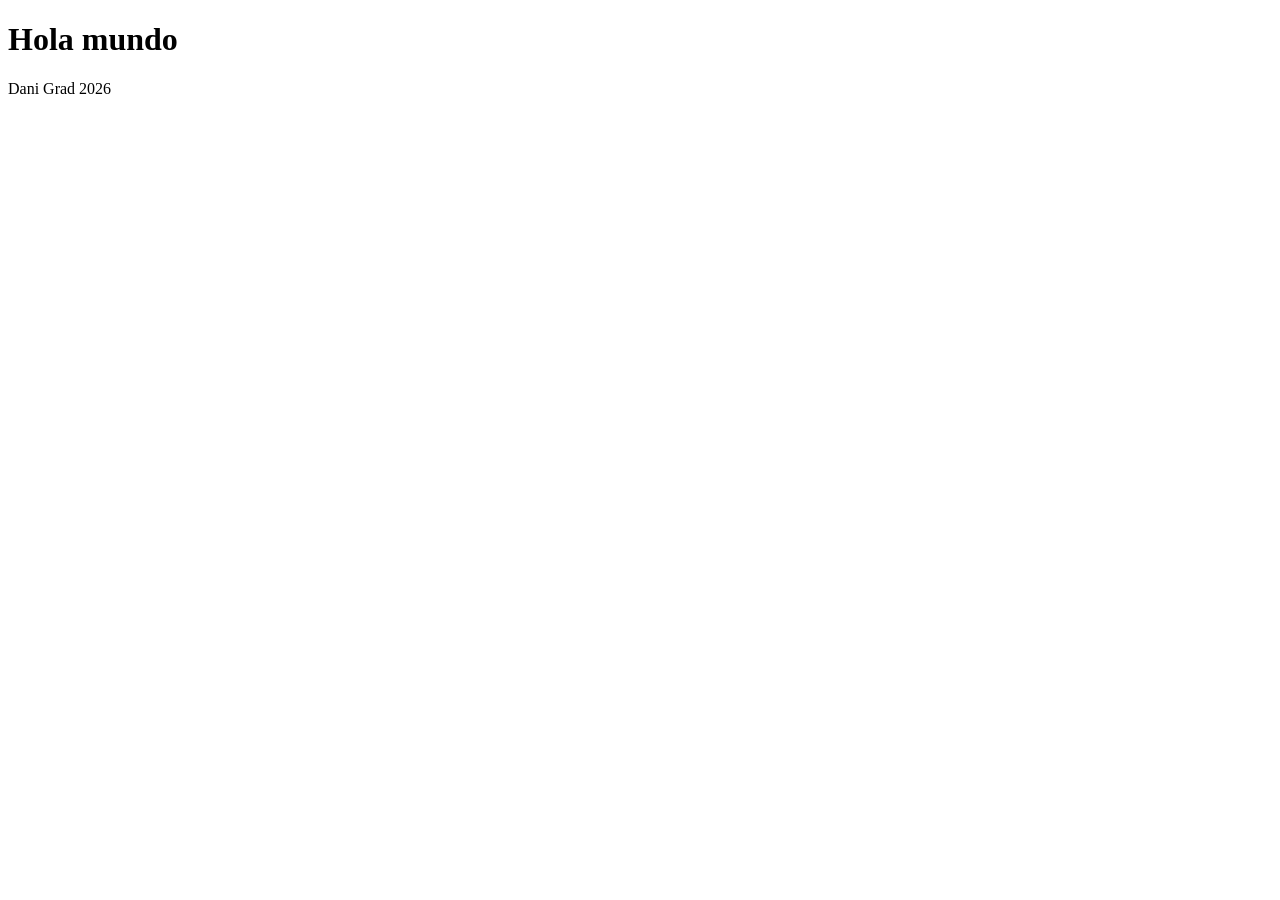
==== index.html @ d1e09cbf "Create index.html" ====
<!DOCTYPE html>
<html lang="es">
<head>
    <meta charset="UTF-8">
    <meta name="viewport" content="width=device-width, initial-scale=1.0">
    <title>Dani Grad 2026</title>
</head>
<body>
    <h1>Hola mundo</h1>
    <p>Dani Grad 2026</p>
</body>
</html>
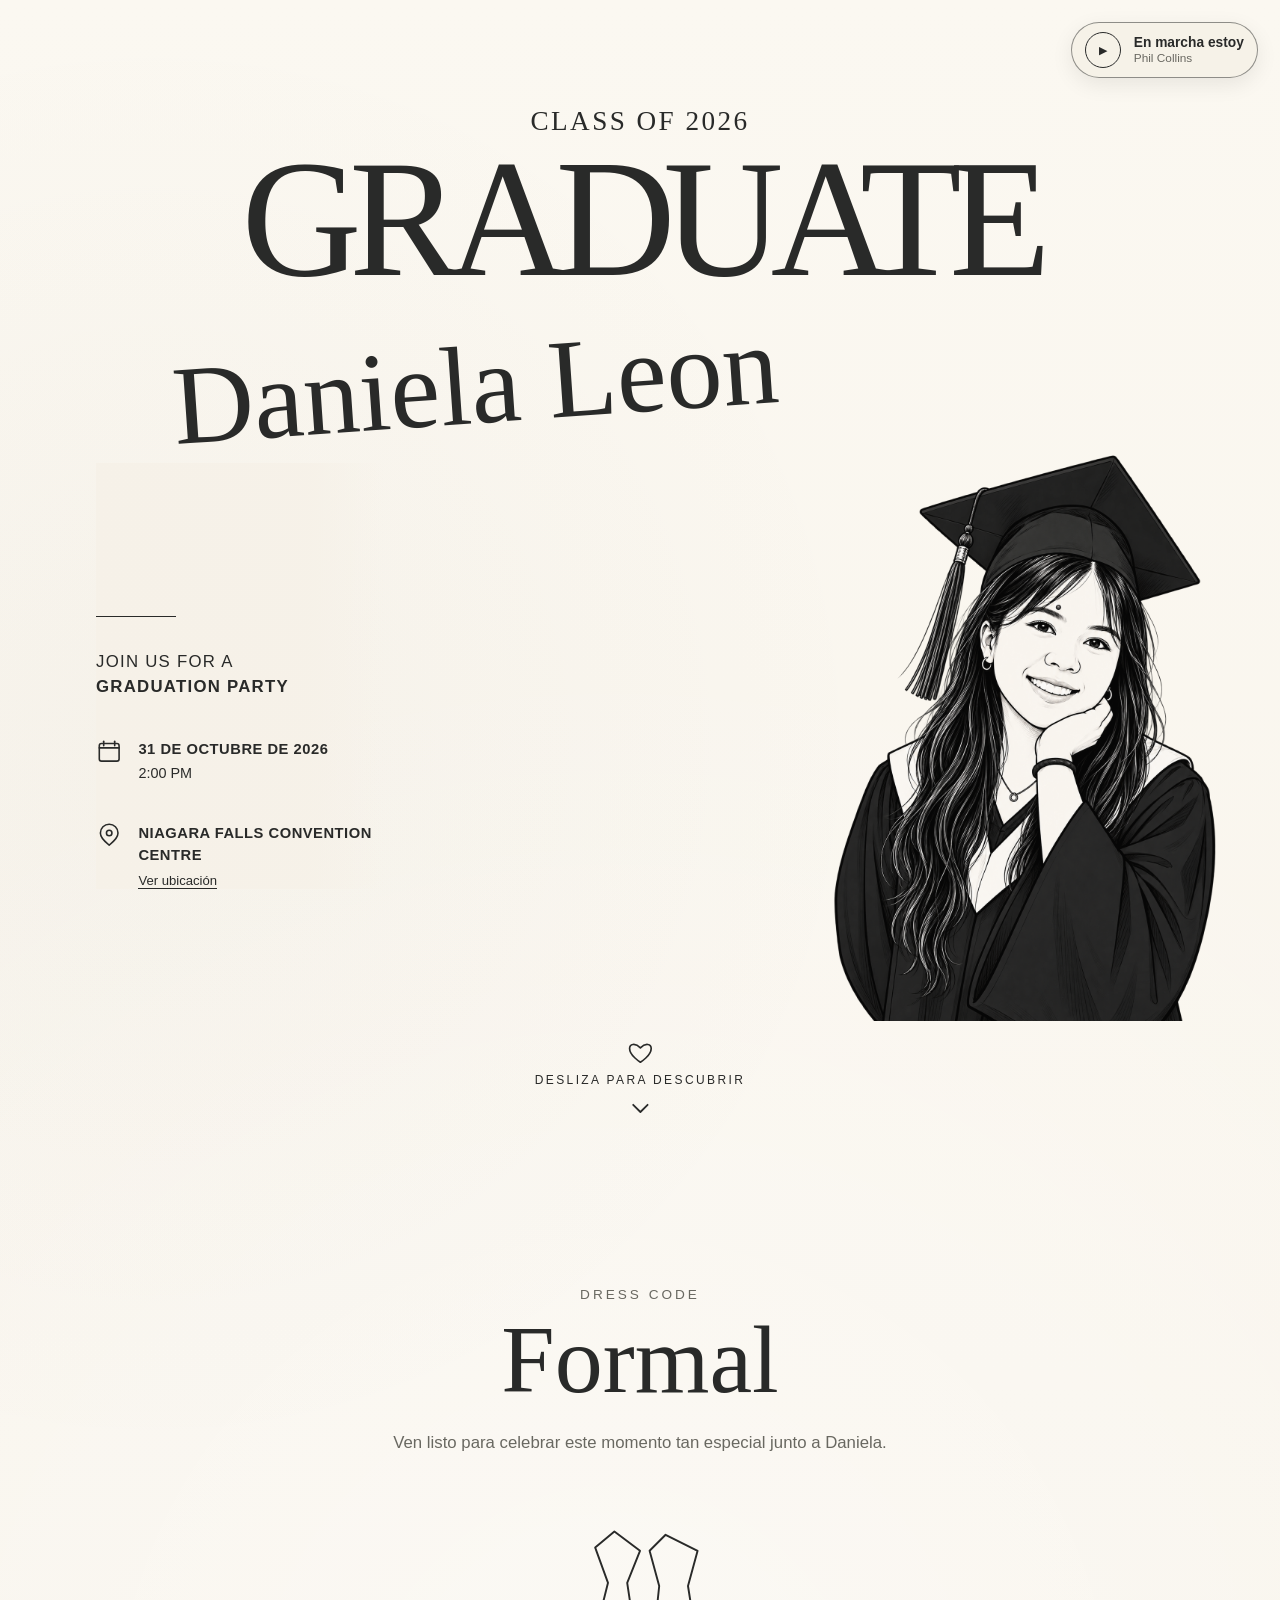
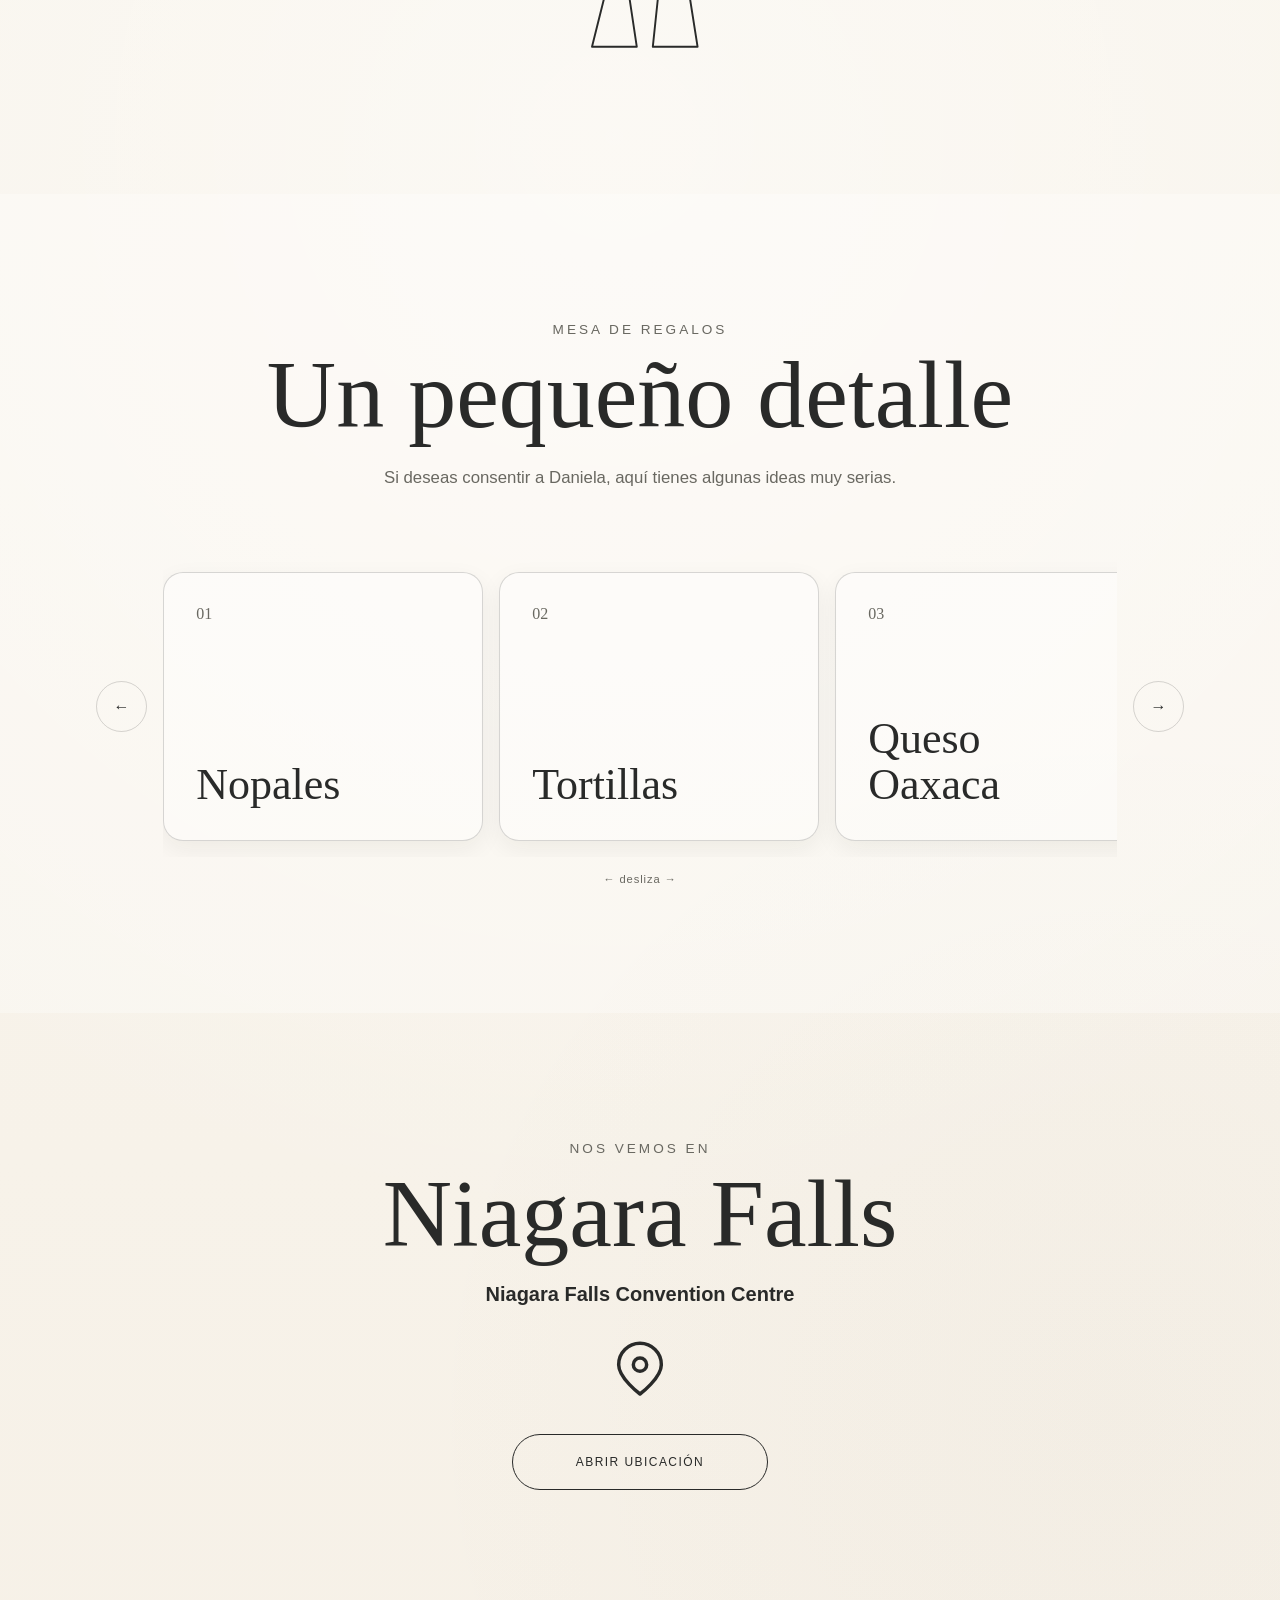
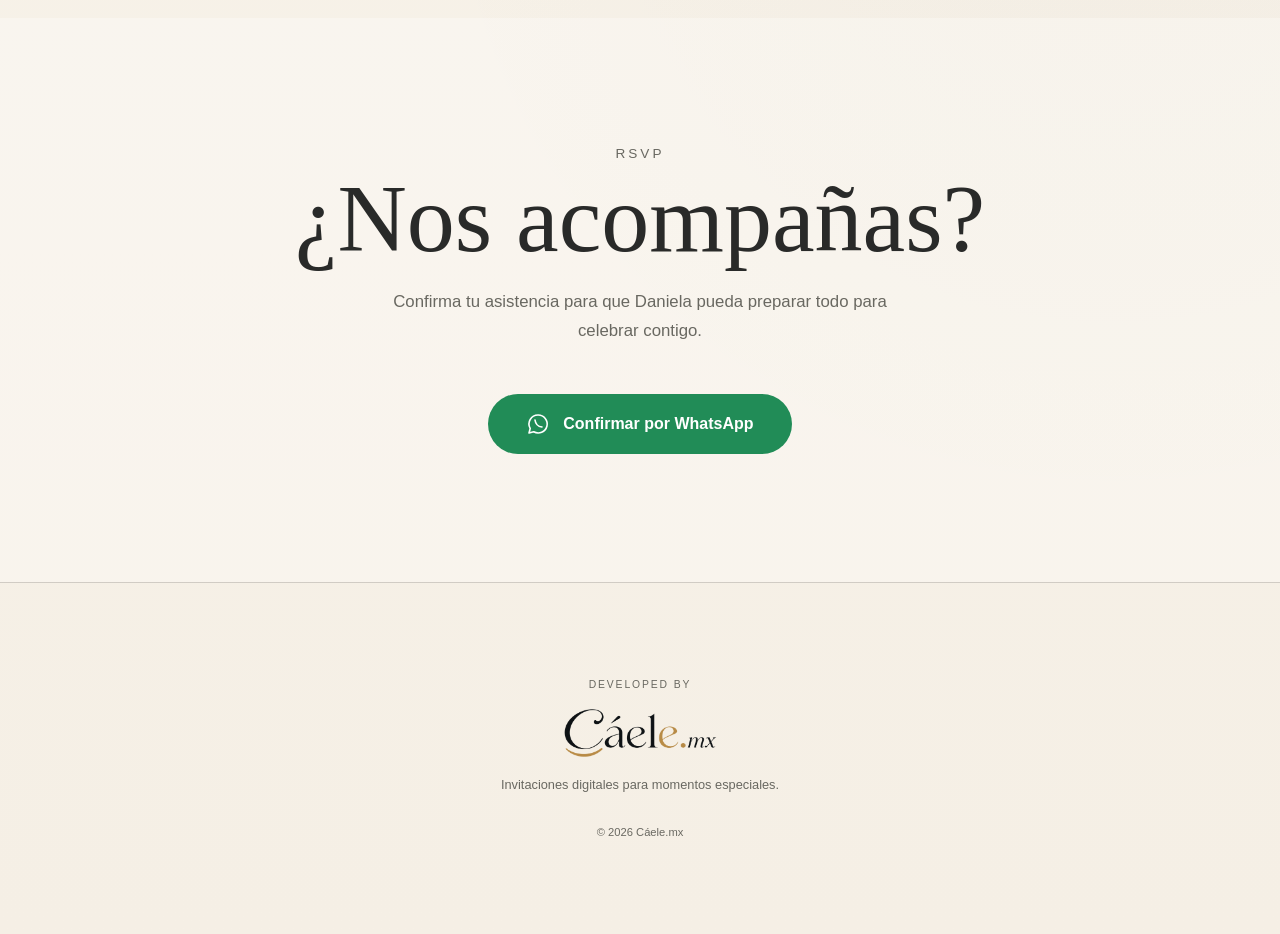
==== commit c3854ee4: "angel.hernandez/set template" ====
--- a/index.html
+++ b/index.html
@@ -1,12 +1,542 @@
-<!DOCTYPE html>
-<html lang="es">
+<!doctype html>
+<html lang="es-MX">
+
 <head>
     <meta charset="UTF-8">
-    <meta name="viewport" content="width=device-width, initial-scale=1.0">
-    <title>Dani Grad 2026</title>
+
+    <meta name="viewport" content="width=device-width, initial-scale=1">
+
+    <title>Graduación Daniela Leon | Class of 2026</title>
+
+    <meta name="description"
+        content="Acompaña a Daniela Leon a celebrar su graduación el 31 de octubre de 2026 en Niagara Falls Convention Centre.">
+
+    <meta name="theme-color" content="#f4efe5">
+
+    <meta name="author" content="Cáele.mx">
+
+    <meta name="robots" content="noindex, nofollow">
+
+    <link rel="icon" type="image/svg+xml" href="./assets/favicon.svg">
+
+    <link rel="stylesheet" href="./css/styles.css">
+
+    <script type="module" src="./js/main.js"></script>
 </head>
+
+
 <body>
-    <h1>Hola mundo</h1>
-    <p>Dani Grad 2026</p>
+
+    <div class="invitation">
+
+
+        <!-- =====================================================
+         MUSIC PLAYER
+    ====================================================== -->
+
+        <audio id="background-music" loop preload="auto">
+            <source src="./assets/audio/en-marcha-estoy.mp3" type="audio/mpeg">
+        </audio>
+
+
+        <button id="music-toggle" class="music-player" type="button" aria-label="Reproducir música"
+            aria-pressed="false">
+
+            <span class="music-player__icon" aria-hidden="true">
+                ▶
+            </span>
+
+            <span class="music-player__content">
+
+                <span class="music-player__title">
+                    En marcha estoy
+                </span>
+
+                <span class="music-player__artist">
+                    Phil Collins
+                </span>
+
+            </span>
+
+        </button>
+
+
+
+        <!-- =====================================================
+         HERO / COVER
+    ====================================================== -->
+
+        <header class="cover">
+
+            <div class="cover__inner">
+
+
+                <!-- CLASS -->
+
+                <p class="cover__eyebrow">
+                    Class of 2026
+                </p>
+
+
+                <!-- GRADUATE -->
+
+                <h1 class="cover__headline">
+                    Graduate
+                </h1>
+
+
+                <!-- NAME -->
+
+                <div class="cover__name">
+                    Daniela Leon
+                </div>
+
+
+                <!-- CONTENT -->
+
+                <div class="cover__composition">
+
+
+                    <!-- EVENT INFORMATION -->
+
+                    <div class="cover__details">
+
+
+                        <div class="cover__intro">
+
+                            <span class="decorative-line" aria-hidden="true"></span>
+
+                            <p>
+                                Join us for a
+                                <strong>
+                                    graduation party
+                                </strong>
+                            </p>
+
+                        </div>
+
+
+                        <div class="event-detail">
+
+                            <svg class="event-detail__icon" viewBox="0 0 24 24" fill="none" aria-hidden="true">
+                                <rect x="3" y="5" width="18" height="16" rx="2" />
+
+                                <path d="M7 3v4" />
+                                <path d="M17 3v4" />
+                                <path d="M3 9h18" />
+                            </svg>
+
+                            <div>
+
+                                <p class="event-detail__primary">
+                                    31 de octubre de 2026
+                                </p>
+
+                                <p class="event-detail__secondary">
+                                    2:00 PM
+                                </p>
+
+                            </div>
+
+                        </div>
+
+
+                        <div class="event-detail">
+
+                            <svg class="event-detail__icon" viewBox="0 0 24 24" fill="none" aria-hidden="true">
+                                <path d="
+                                    M20 10
+                                    c0 5-8 11-8 11
+                                    S4 15 4 10
+                                    a8 8 0 1 1 16 0z
+                                " />
+
+                                <circle cx="12" cy="10" r="2.5" />
+                            </svg>
+
+                            <div>
+
+                                <p class="event-detail__primary">
+                                    Niagara Falls Convention Centre
+                                </p>
+
+                                <a class="event-detail__link" href="https://maps.app.goo.gl/X4abVVeZd3RWrRCF6?g_st=ac"
+                                    target="_blank" rel="noopener noreferrer">
+                                    Ver ubicación
+                                </a>
+
+                            </div>
+
+                        </div>
+
+                    </div>
+
+
+                    <!-- DANIELA -->
+
+                    <div class="cover__portrait">
+
+                        <img src="./assets/images/daniela-sketch.png"
+                            alt="Ilustración de Daniela Leon con toga y birrete de graduación" width="1024"
+                            height="1536" fetchpriority="high" decoding="async">
+
+                    </div>
+
+                </div>
+
+
+                <!-- SCROLL CTA -->
+
+                <a class="scroll-hint" href="#details" aria-label="Descubrir más detalles de la invitación">
+
+                    <svg class="scroll-hint__heart" viewBox="0 0 24 24" fill="none" aria-hidden="true">
+                        <path d="
+                            M12 21
+                            S3 15.5 3 9.5
+                            C3 6 7.5 4.5 12 9
+                            C16.5 4.5 21 6 21 9.5
+                            C21 15.5 12 21 12 21z
+                        " />
+                    </svg>
+
+                    <span>
+                        Desliza para descubrir
+                    </span>
+
+                    <svg class="scroll-hint__arrow" viewBox="0 0 24 24" fill="none" aria-hidden="true">
+                        <path d="M6 9l6 6 6-6" />
+                    </svg>
+
+                </a>
+
+            </div>
+
+        </header>
+
+
+
+        <!-- =====================================================
+         DETAILS
+    ====================================================== -->
+
+        <main id="details">
+
+
+            <!-- =================================================
+             DRESS CODE
+        ================================================== -->
+
+            <section class="section section--dress">
+
+                <div class="section-container">
+
+                    <p class="section__eyebrow">
+                        Dress code
+                    </p>
+
+                    <h2 class="section__title">
+                        Formal
+                    </h2>
+
+                    <p class="section__copy">
+                        Ven listo para celebrar este momento
+                        tan especial junto a Daniela.
+                    </p>
+
+                    <div class="dress-illustration" aria-hidden="true">
+
+                        <svg viewBox="0 0 120 100" fill="none">
+
+                            <path d="
+                                M44 16
+                                L32 26
+                                L40 48
+                                L30 88
+                                H58
+                                L52 48
+                                L60 28
+                                Z
+                            " />
+
+                            <path d="
+                                M76 18
+                                L66 28
+                                L72 50
+                                L68 88
+                                H96
+                                L90 50
+                                L96 28
+                                Z
+                            " />
+
+                        </svg>
+
+                    </div>
+
+                </div>
+
+            </section>
+
+
+
+            <!-- =================================================
+             GIFTS
+        ================================================== -->
+
+            <section class="section section--gifts">
+
+                <div class="section-container">
+
+                    <p class="section__eyebrow">
+                        Mesa de regalos
+                    </p>
+
+                    <h2 class="section__title">
+                        Un pequeño detalle
+                    </h2>
+
+                    <p class="section__copy">
+                        Si deseas consentir a Daniela,
+                        aquí tienes algunas ideas muy serias.
+                    </p>
+
+
+                    <div class="gift-carousel">
+
+
+                        <button class="carousel-button carousel-button--previous" type="button"
+                            aria-label="Ver regalo anterior" data-carousel-previous>
+                            ←
+                        </button>
+
+
+                        <div class="gift-track" data-gift-track tabindex="0" aria-label="Lista de ideas de regalos">
+
+
+                            <article class="gift-card">
+                                <span class="gift-card__number">01</span>
+                                <h3>Nopales</h3>
+                            </article>
+
+
+                            <article class="gift-card">
+                                <span class="gift-card__number">02</span>
+                                <h3>Tortillas</h3>
+                            </article>
+
+
+                            <article class="gift-card">
+                                <span class="gift-card__number">03</span>
+                                <h3>Queso Oaxaca</h3>
+                            </article>
+
+
+                            <article class="gift-card">
+                                <span class="gift-card__number">04</span>
+                                <h3>Longaniza</h3>
+                            </article>
+
+
+                            <article class="gift-card">
+                                <span class="gift-card__number">05</span>
+                                <h3>Un Gansito</h3>
+                            </article>
+
+
+                            <article class="gift-card">
+                                <span class="gift-card__number">06</span>
+                                <h3>Alegrías</h3>
+                            </article>
+
+
+                            <article class="gift-card">
+                                <span class="gift-card__number">07</span>
+                                <h3>Dinero</h3>
+                            </article>
+
+
+                            <article class="gift-card">
+                                <span class="gift-card__number">08</span>
+                                <h3>Una Kindle</h3>
+                            </article>
+
+
+                            <article class="gift-card">
+                                <span class="gift-card__number">09</span>
+                                <h3>
+                                    Unos Crocs pa' ir elegante
+                                    a la graduación
+                                </h3>
+                            </article>
+
+
+                            <article class="gift-card">
+                                <span class="gift-card__number">10</span>
+                                <h3>Más nopales</h3>
+                            </article>
+
+
+                            <article class="gift-card">
+                                <span class="gift-card__number">11</span>
+                                <h3>Más tortillas</h3>
+                            </article>
+
+                        </div>
+
+
+                        <button class="carousel-button carousel-button--next" type="button"
+                            aria-label="Ver siguiente regalo" data-carousel-next>
+                            →
+                        </button>
+
+                    </div>
+
+
+                    <p class="carousel-hint" aria-hidden="true">
+                        ← desliza →
+                    </p>
+
+                </div>
+
+            </section>
+
+
+
+            <!-- =================================================
+             LOCATION
+        ================================================== -->
+
+            <section class="section section--location">
+
+                <div class="section-container">
+
+                    <p class="section__eyebrow">
+                        Nos vemos en
+                    </p>
+
+                    <h2 class="section__title">
+                        Niagara Falls
+                    </h2>
+
+                    <p class="location__venue">
+                        Niagara Falls Convention Centre
+                    </p>
+
+
+                    <svg class="location__pin" viewBox="0 0 24 24" fill="none" aria-hidden="true">
+                        <path d="
+                            M20 10
+                            c0 5-8 11-8 11
+                            S4 15 4 10
+                            a8 8 0 1 1 16 0z
+                        " />
+
+                        <circle cx="12" cy="10" r="2.5" />
+                    </svg>
+
+
+                    <a class="outline-button" href="https://maps.app.goo.gl/X4abVVeZd3RWrRCF6?g_st=ac" target="_blank"
+                        rel="noopener noreferrer">
+                        Abrir ubicación
+                    </a>
+
+                </div>
+
+            </section>
+
+
+
+            <!-- =================================================
+             RSVP
+        ================================================== -->
+
+            <section class="section section--rsvp">
+
+                <div class="section-container">
+
+                    <p class="section__eyebrow">
+                        RSVP
+                    </p>
+
+                    <h2 class="section__title">
+                        ¿Nos acompañas?
+                    </h2>
+
+                    <p class="section__copy">
+                        Confirma tu asistencia para que Daniela
+                        pueda preparar todo para celebrar contigo.
+                    </p>
+
+
+                    <a id="rsvp-link" class="rsvp-button" href="#" target="_blank" rel="noopener noreferrer">
+
+                        <svg viewBox="0 0 24 24" fill="none" aria-hidden="true">
+                            <path d="
+                                M12 3
+                                a9 9 0 0 0-7.8 13.5
+                                L3 21
+                                l4.7-1.2
+                                A9 9 0 1 0 12 3z
+                            " />
+
+                            <path d="M9 8c.5 4 3 6.5 7 7" />
+                        </svg>
+
+                        <span>
+                            Confirmar por WhatsApp
+                        </span>
+
+                    </a>
+
+                </div>
+
+            </section>
+
+        </main>
+
+
+
+        <!-- =====================================================
+         FOOTER
+    ====================================================== -->
+
+        <footer class="footer">
+
+            <div class="footer__inner">
+
+                <p class="footer__developed">
+                    Developed by
+                </p>
+
+
+                <a class="footer__brand" href="https://caele.mx" target="_blank" rel="noopener noreferrer"
+                    aria-label="Visitar Cáele.mx">
+
+                    <img src="./assets/branding/caele-logo.svg" alt="Cáele.mx">
+
+                </a>
+
+
+                <p class="footer__tagline">
+                    Invitaciones digitales
+                    para momentos especiales.
+                </p>
+
+
+                <p class="footer__copyright">
+                    ©
+                    <span data-current-year>
+                        2026
+                    </span>
+                    Cáele.mx
+                </p>
+
+            </div>
+
+        </footer>
+
+    </div>
+
 </body>
+
 </html>
--- a/css/styles.css
+++ b/css/styles.css
@@ -0,0 +1,1698 @@
+/* ==========================================================
+   DANIELA LEON · CLASS OF 2026
+   Invitation by Cáele.mx
+========================================================== */
+
+
+/* ==========================================================
+   1. DESIGN TOKENS
+========================================================== */
+
+:root {
+    color-scheme: light;
+
+    /* Color */
+    --color-paper: #f5efe5;
+    --color-paper-light: #fbf8f1;
+
+    --color-ink: #292a29;
+    --color-muted: #696861;
+
+    --color-line:
+        rgb(41 42 41 / 18%);
+
+    --color-surface:
+        rgb(255 255 255 / 42%);
+
+    --color-whatsapp: #218c57;
+
+    /* Typography */
+    --font-display:
+        "Bodoni 72",
+        Didot,
+        "Bodoni MT",
+        Baskerville,
+        Georgia,
+        serif;
+
+    --font-script:
+        "Snell Roundhand",
+        "Segoe Script",
+        "Brush Script MT",
+        cursive;
+
+    --font-body:
+        Inter,
+        -apple-system,
+        BlinkMacSystemFont,
+        "Segoe UI",
+        Roboto,
+        Helvetica,
+        Arial,
+        sans-serif;
+
+    /* Layout */
+    --content-width: 68rem;
+
+    --page-gutter:
+        clamp(
+            1.15rem,
+            4vw,
+            3rem
+        );
+
+    --section-space:
+        clamp(
+            4.5rem,
+            12vw,
+            8rem
+        );
+
+    /* Decoration */
+    --radius-sm: 0.8rem;
+    --radius-md: 1.25rem;
+
+    /* Motion */
+    --transition-fast:
+        180ms ease;
+}
+
+
+/* ==========================================================
+   2. RESET / BASE
+========================================================== */
+
+*,
+*::before,
+*::after {
+    box-sizing: border-box;
+}
+
+html {
+    scroll-behavior: smooth;
+}
+
+body {
+    margin: 0;
+
+    min-block-size: 100dvh;
+
+    overflow-x: hidden;
+
+    color:
+        var(--color-ink);
+
+    background:
+        var(--color-paper);
+
+    font-family:
+        var(--font-body);
+
+    -webkit-font-smoothing:
+        antialiased;
+
+    text-rendering:
+        optimizeLegibility;
+}
+
+img,
+svg {
+    display: block;
+}
+
+img {
+    max-inline-size: 100%;
+    block-size: auto;
+}
+
+a {
+    color: inherit;
+    text-decoration: none;
+}
+
+button,
+input,
+textarea,
+select {
+    font: inherit;
+}
+
+button {
+    color: inherit;
+}
+
+button,
+a {
+    -webkit-tap-highlight-color:
+        transparent;
+}
+
+h1,
+h2,
+h3,
+p {
+    margin-block-start: 0;
+}
+
+
+/* ==========================================================
+   3. ACCESSIBILITY
+========================================================== */
+
+:focus-visible {
+    outline:
+        0.16rem solid
+        var(--color-ink);
+
+    outline-offset:
+        0.25rem;
+}
+
+
+/* ==========================================================
+   4. PAPER BACKGROUND
+========================================================== */
+
+.invitation {
+    min-block-size: 100dvh;
+
+    background:
+        radial-gradient(
+            circle at 12% 18%,
+            rgb(60 45 25 / 2.5%),
+            transparent 21%
+        ),
+        radial-gradient(
+            circle at 87% 73%,
+            rgb(60 45 25 / 2%),
+            transparent 23%
+        ),
+        radial-gradient(
+            circle at 48% 42%,
+            rgb(255 255 255 / 45%),
+            transparent 45%
+        ),
+        linear-gradient(
+            180deg,
+            var(--color-paper-light),
+            var(--color-paper)
+        );
+}
+
+
+/* ==========================================================
+   5. GLOBAL CONTAINER
+========================================================== */
+
+.section-container {
+    inline-size:
+        min(
+            calc(
+                100% -
+                (var(--page-gutter) * 2)
+            ),
+            var(--content-width)
+        );
+
+    margin-inline: auto;
+
+    text-align: center;
+}
+
+
+/* ==========================================================
+   6. MUSIC PLAYER
+========================================================== */
+
+.music-player {
+    position: fixed;
+
+    inset-block-start:
+        clamp(
+            0.85rem,
+            3vw,
+            1.4rem
+        );
+
+    inset-inline-end:
+        clamp(
+            0.85rem,
+            3vw,
+            1.4rem
+        );
+
+    z-index: 100;
+
+    display: flex;
+    align-items: center;
+
+    gap:
+        clamp(
+            0.55rem,
+            2vw,
+            0.8rem
+        );
+
+    max-inline-size:
+        min(
+            78vw,
+            17rem
+        );
+
+    padding:
+        0.55rem
+        0.8rem;
+
+    color:
+        var(--color-ink);
+
+    background:
+        rgb(246 241 232 / 92%);
+
+    border:
+        0.065rem solid
+        rgb(41 42 41 / 50%);
+
+    border-radius:
+        999rem;
+
+    box-shadow:
+        0 0.4rem 1.3rem
+        rgb(0 0 0 / 8%);
+
+    backdrop-filter:
+        blur(0.8rem);
+
+    -webkit-backdrop-filter:
+        blur(0.8rem);
+
+    cursor: pointer;
+
+    transition:
+        transform var(--transition-fast),
+        background-color var(--transition-fast);
+}
+
+.music-player:hover {
+    transform:
+        translateY(-0.1rem);
+}
+
+.music-player__icon {
+    display: grid;
+    place-items: center;
+
+    flex: 0 0 auto;
+
+    inline-size:
+        clamp(
+            1.8rem,
+            7vw,
+            2.25rem
+        );
+
+    aspect-ratio: 1;
+
+    border:
+        0.065rem solid
+        currentColor;
+
+    border-radius: 50%;
+
+    font-size: 0.7rem;
+}
+
+.music-player__content {
+    display: grid;
+
+    gap: 0.05rem;
+
+    min-inline-size: 0;
+
+    text-align: start;
+}
+
+.music-player__title {
+    overflow: hidden;
+
+    font-size:
+        clamp(
+            0.7rem,
+            2.8vw,
+            0.86rem
+        );
+
+    font-weight: 700;
+
+    white-space: nowrap;
+    text-overflow: ellipsis;
+}
+
+.music-player__artist {
+    color:
+        var(--color-muted);
+
+    font-size:
+        clamp(
+            0.62rem,
+            2.4vw,
+            0.74rem
+        );
+}
+
+
+/* ==========================================================
+   7. COVER
+========================================================== */
+
+.cover {
+    position: relative;
+
+    min-block-size: 100svh;
+
+    overflow: hidden;
+}
+
+.cover__inner {
+    inline-size:
+        min(
+            calc(
+                100% -
+                (var(--page-gutter) * 2)
+            ),
+            var(--content-width)
+        );
+
+    min-block-size: 100svh;
+
+    margin-inline: auto;
+
+    padding-block:
+        clamp(
+            5.25rem,
+            12svh,
+            7rem
+        )
+        clamp(
+            1.5rem,
+            4svh,
+            2.5rem
+        );
+
+    display: flex;
+    flex-direction: column;
+}
+
+
+/* ==========================================================
+   8. CLASS OF 2026
+========================================================== */
+
+.cover__eyebrow {
+    flex: 0 0 auto;
+
+    position: relative;
+
+    z-index: 10;
+
+    margin:
+        0
+        0
+        clamp(
+            0.55rem,
+            2vw,
+            1rem
+        );
+
+    text-align: center;
+    text-transform: uppercase;
+
+    letter-spacing: 0.09em;
+
+    font-family:
+        var(--font-display);
+
+    font-size:
+        clamp(
+            1rem,
+            3.8vw,
+            1.7rem
+        );
+
+    line-height: 1;
+}
+
+
+/* ==========================================================
+   9. GRADUATE
+========================================================== */
+
+.cover__headline {
+    flex: 0 0 auto;
+
+    position: relative;
+
+    z-index: 10;
+
+    inline-size: fit-content;
+    max-inline-size: 100%;
+
+    margin:
+        0
+        auto;
+
+    color:
+        var(--color-ink);
+
+    font-family:
+        var(--font-display);
+
+    font-size:
+        clamp(
+            3.3rem,
+            15.8vw,
+            10rem
+        );
+
+    font-weight: 400;
+
+    line-height: 0.82;
+
+    letter-spacing: -0.075em;
+
+    text-align: center;
+    text-transform: uppercase;
+
+    white-space: nowrap;
+}
+
+
+/* ==========================================================
+   10. DANIELA LEON
+========================================================== */
+
+.cover__name {
+    flex: 0 0 auto;
+
+    position: relative;
+
+    z-index: 12;
+
+    inline-size: fit-content;
+
+    margin-block-start:
+        clamp(
+            1.4rem,
+            5vw,
+            2.8rem
+        );
+
+    margin-inline-start:
+        clamp(
+            0rem,
+            2vw,
+            2rem
+        );
+
+    color:
+        var(--color-ink);
+
+    font-family:
+        var(--font-script);
+
+    font-size:
+        clamp(
+            3rem,
+            12.5vw,
+            7rem
+        );
+
+    font-weight: 400;
+
+    line-height: 0.95;
+
+    transform:
+        rotate(-4deg);
+}
+
+
+/* ==========================================================
+   11. MAIN COVER COMPOSITION
+
+   This is the important part.
+
+   Date/location live on the left.
+   Daniela lives on the right.
+
+   Both share one responsive composition area.
+========================================================== */
+
+.cover__composition {
+    position: relative;
+
+    flex: 1 1 auto;
+
+    min-block-size:
+        clamp(
+            28rem,
+            58svh,
+            43rem
+        );
+
+    margin-block-start:
+        clamp(
+            0.5rem,
+            2vw,
+            1.5rem
+        );
+}
+
+
+/* ==========================================================
+   12. PORTRAIT
+========================================================== */
+
+.cover__portrait {
+    position: absolute;
+
+    z-index: 2;
+
+    inset-block:
+        clamp(
+            -1rem,
+            -2vw,
+            0rem
+        )
+        0;
+
+    /*
+     * Key rule:
+     *
+     * Portrait begins on the right side instead of
+     * expanding across the whole cover.
+     */
+
+    inset-inline-start:
+        38%;
+
+    inset-inline-end:
+        clamp(
+            -4rem,
+            -9vw,
+            -1.5rem
+        );
+
+    display: flex;
+
+    align-items: flex-end;
+    justify-content: flex-end;
+
+    pointer-events: none;
+}
+
+.cover__portrait img {
+    inline-size: auto;
+
+    max-inline-size: 100%;
+    max-block-size: 100%;
+
+    block-size: auto;
+
+    object-fit: contain;
+
+    object-position:
+        bottom right;
+
+    filter:
+        contrast(0.97)
+        sepia(0.03);
+}
+
+
+/* ==========================================================
+   13. EVENT INFORMATION
+========================================================== */
+
+.cover__details {
+    position: relative;
+
+    z-index: 8;
+
+    inline-size:
+        min(
+            38%,
+            18rem
+        );
+
+    min-inline-size:
+        8.8rem;
+
+    display: grid;
+
+    align-content: center;
+
+    gap:
+        clamp(
+            1.25rem,
+            4vw,
+            2.4rem
+        );
+
+    padding-block-start:
+        clamp(
+            7rem,
+            16svh,
+            11rem
+        );
+
+    /*
+     * Very subtle paper fade.
+
+     * If a strand of hair visually approaches the text,
+     * the text remains readable without creating a card.
+     */
+
+    background:
+        linear-gradient(
+            to right,
+            rgb(246 241 232 / 98%) 0%,
+            rgb(246 241 232 / 90%) 74%,
+            transparent 100%
+        );
+}
+
+
+/* ==========================================================
+   14. JOIN US
+========================================================== */
+
+.cover__intro {
+    max-inline-size:
+        14rem;
+}
+
+.decorative-line {
+    display: block;
+
+    inline-size:
+        clamp(
+            3.6rem,
+            11vw,
+            5rem
+        );
+
+    block-size:
+        0.065rem;
+
+    margin-block-end:
+        clamp(
+            1.25rem,
+            4vw,
+            2rem
+        );
+
+    background:
+        var(--color-ink);
+}
+
+.cover__intro p {
+    margin: 0;
+
+    text-transform: uppercase;
+
+    letter-spacing: 0.075em;
+
+    font-size:
+        clamp(
+            0.72rem,
+            2.3vw,
+            1.05rem
+        );
+
+    line-height: 1.5;
+}
+
+.cover__intro strong {
+    display: block;
+}
+
+
+/* ==========================================================
+   15. DATE / LOCATION
+========================================================== */
+
+.event-detail {
+    display: grid;
+
+    grid-template-columns:
+        auto
+        minmax(0, 1fr);
+
+    align-items: start;
+
+    gap:
+        clamp(
+            0.55rem,
+            2vw,
+            1rem
+        );
+
+    text-align: start;
+}
+
+.event-detail__icon {
+    inline-size:
+        clamp(
+            1.2rem,
+            4vw,
+            1.65rem
+        );
+
+    flex: 0 0 auto;
+
+    stroke:
+        var(--color-ink);
+
+    stroke-width: 1.45;
+
+    stroke-linecap: round;
+    stroke-linejoin: round;
+}
+
+.event-detail p {
+    margin: 0;
+}
+
+.event-detail__primary {
+    font-size:
+        clamp(
+            0.65rem,
+            2vw,
+            0.92rem
+        );
+
+    font-weight: 700;
+
+    line-height: 1.5;
+
+    text-transform: uppercase;
+
+    letter-spacing: 0.035em;
+
+    overflow-wrap: anywhere;
+}
+
+.event-detail__secondary {
+    margin-block-start:
+        0.2rem !important;
+
+    font-size:
+        clamp(
+            0.68rem,
+            2vw,
+            0.9rem
+        );
+
+    line-height: 1.45;
+}
+
+.event-detail__link {
+    display: inline-block;
+
+    margin-block-start:
+        0.4rem;
+
+    border-block-end:
+        0.065rem solid
+        currentColor;
+
+    font-size:
+        clamp(
+            0.63rem,
+            1.8vw,
+            0.82rem
+        );
+}
+
+
+/* ==========================================================
+   16. SCROLL INDICATOR
+========================================================== */
+
+.scroll-hint {
+    flex: 0 0 auto;
+
+    display: grid;
+
+    place-items: center;
+
+    gap: 0.45rem;
+
+    margin-block-start:
+        clamp(
+            0.5rem,
+            2vw,
+            1rem
+        );
+
+    text-transform: uppercase;
+
+    letter-spacing: 0.2em;
+
+    text-align: center;
+
+    font-size:
+        clamp(
+            0.58rem,
+            1.8vw,
+            0.75rem
+        );
+}
+
+.scroll-hint__heart {
+    inline-size:
+        clamp(
+            1.4rem,
+            5vw,
+            1.8rem
+        );
+
+    stroke: currentColor;
+
+    stroke-width: 1.4;
+
+    stroke-linejoin: round;
+}
+
+.scroll-hint__arrow {
+    inline-size:
+        clamp(
+            1.4rem,
+            5vw,
+            1.8rem
+        );
+
+    stroke: currentColor;
+
+    stroke-width: 1.5;
+
+    stroke-linecap: round;
+    stroke-linejoin: round;
+
+    animation:
+        hint-bounce
+        1.8s
+        ease-in-out
+        infinite;
+}
+
+@keyframes hint-bounce {
+
+    0%,
+    100% {
+        transform:
+            translateY(0);
+    }
+
+    50% {
+        transform:
+            translateY(0.35rem);
+    }
+
+}
+
+
+/* ==========================================================
+   17. GENERIC SECTIONS
+========================================================== */
+
+.section {
+    position: relative;
+
+    padding-block:
+        var(--section-space);
+}
+
+.section:nth-child(even) {
+    background:
+        rgb(255 255 255 / 28%);
+}
+
+.section__eyebrow {
+    margin:
+        0
+        0
+        0.75rem;
+
+    color:
+        var(--color-muted);
+
+    text-transform: uppercase;
+
+    letter-spacing: 0.22em;
+
+    font-size:
+        clamp(
+            0.68rem,
+            2vw,
+            0.85rem
+        );
+}
+
+.section__title {
+    margin: 0;
+
+    font-family:
+        var(--font-display);
+
+    font-size:
+        clamp(
+            3rem,
+            10vw,
+            6rem
+        );
+
+    font-weight: 400;
+
+    line-height: 0.95;
+}
+
+.section__copy {
+    max-inline-size:
+        34rem;
+
+    margin:
+        1.5rem
+        auto
+        0;
+
+    color:
+        var(--color-muted);
+
+    font-size:
+        clamp(
+            0.9rem,
+            2.5vw,
+            1.05rem
+        );
+
+    line-height: 1.7;
+}
+
+
+/* ==========================================================
+   18. DRESS CODE
+========================================================== */
+
+.dress-illustration {
+    inline-size:
+        min(
+            100%,
+            12rem
+        );
+
+    margin:
+        3rem
+        auto
+        0;
+}
+
+.dress-illustration svg {
+    inline-size: 100%;
+
+    stroke:
+        var(--color-ink);
+
+    stroke-width: 1.2;
+
+    stroke-linecap: round;
+    stroke-linejoin: round;
+}
+
+
+/* ==========================================================
+   19. GIFT CAROUSEL
+========================================================== */
+
+.gift-carousel {
+    margin-block-start:
+        clamp(
+            2.5rem,
+            7vw,
+            4rem
+        );
+
+    display: grid;
+
+    grid-template-columns:
+        auto
+        minmax(0, 1fr)
+        auto;
+
+    align-items: center;
+
+    gap:
+        clamp(
+            0.5rem,
+            2vw,
+            1rem
+        );
+}
+
+.gift-track {
+    display: grid;
+
+    grid-auto-flow: column;
+
+    grid-auto-columns:
+        min(
+            78%,
+            18rem
+        );
+
+    gap: 1rem;
+
+    overflow-x: auto;
+
+    padding-block: 1rem;
+
+    overscroll-behavior-inline:
+        contain;
+
+    scroll-behavior: smooth;
+
+    scroll-snap-type:
+        inline mandatory;
+
+    scrollbar-width:
+        none;
+}
+
+.gift-track::-webkit-scrollbar {
+    display: none;
+}
+
+.gift-card {
+    scroll-snap-align: center;
+
+    min-block-size:
+        clamp(
+            12rem,
+            45vw,
+            16rem
+        );
+
+    padding:
+        clamp(
+            1.25rem,
+            5vw,
+            2rem
+        );
+
+    display: flex;
+
+    flex-direction: column;
+
+    justify-content:
+        space-between;
+
+    text-align: start;
+
+    background:
+        var(--color-surface);
+
+    border:
+        0.065rem solid
+        var(--color-line);
+
+    border-radius:
+        var(--radius-md);
+
+    box-shadow:
+        0 0.5rem 1.5rem
+        rgb(35 30 20 / 6%);
+}
+
+.gift-card__number {
+    color:
+        var(--color-muted);
+
+    font-family:
+        var(--font-display);
+
+    font-size: 1rem;
+}
+
+.gift-card h3 {
+    margin: 0;
+
+    font-family:
+        var(--font-display);
+
+    font-size:
+        clamp(
+            1.8rem,
+            7vw,
+            2.75rem
+        );
+
+    font-weight: 400;
+
+    line-height: 1.05;
+}
+
+.carousel-button {
+    display: grid;
+
+    place-items: center;
+
+    inline-size:
+        clamp(
+            2.6rem,
+            8vw,
+            3.2rem
+        );
+
+    aspect-ratio: 1;
+
+    color:
+        var(--color-ink);
+
+    background:
+        transparent;
+
+    border:
+        0.065rem solid
+        var(--color-line);
+
+    border-radius: 50%;
+
+    cursor: pointer;
+
+    transition:
+        transform var(--transition-fast),
+        color var(--transition-fast),
+        background-color var(--transition-fast);
+}
+
+.carousel-button:hover {
+    color:
+        var(--color-paper);
+
+    background:
+        var(--color-ink);
+
+    transform:
+        scale(1.04);
+}
+
+.carousel-hint {
+    margin:
+        1rem
+        0
+        0;
+
+    color:
+        var(--color-muted);
+
+    font-size: 0.7rem;
+
+    letter-spacing: 0.08em;
+}
+
+
+/* ==========================================================
+   20. LOCATION
+========================================================== */
+
+.location__venue {
+    margin:
+        1.5rem
+        auto
+        0;
+
+    font-size:
+        clamp(
+            1rem,
+            3vw,
+            1.25rem
+        );
+
+    font-weight: 600;
+}
+
+.location__pin {
+    inline-size:
+        clamp(
+            3rem,
+            10vw,
+            4rem
+        );
+
+    margin:
+        2rem
+        auto;
+
+    stroke: currentColor;
+
+    stroke-width: 1.3;
+
+    stroke-linecap: round;
+    stroke-linejoin: round;
+}
+
+.outline-button {
+    display: inline-flex;
+
+    align-items: center;
+    justify-content: center;
+
+    min-inline-size:
+        min(
+            100%,
+            16rem
+        );
+
+    min-block-size: 3.5rem;
+
+    padding-inline: 1.5rem;
+
+    border:
+        0.065rem solid
+        currentColor;
+
+    border-radius: 999rem;
+
+    text-transform: uppercase;
+
+    letter-spacing: 0.12em;
+
+    font-size: 0.75rem;
+
+    transition:
+        color var(--transition-fast),
+        background-color var(--transition-fast);
+}
+
+.outline-button:hover {
+    color:
+        var(--color-paper);
+
+    background:
+        var(--color-ink);
+}
+
+
+/* ==========================================================
+   21. RSVP
+========================================================== */
+
+.rsvp-button {
+    margin-block-start:
+        clamp(
+            2rem,
+            6vw,
+            3rem
+        );
+
+    display: inline-flex;
+
+    align-items: center;
+    justify-content: center;
+
+    gap: 0.8rem;
+
+    min-inline-size:
+        min(
+            100%,
+            19rem
+        );
+
+    min-block-size: 3.75rem;
+
+    padding-inline: 1.5rem;
+
+    color: #fff;
+
+    background:
+        var(--color-whatsapp);
+
+    border-radius: 999rem;
+
+    font-weight: 700;
+
+    transition:
+        transform var(--transition-fast),
+        box-shadow var(--transition-fast);
+}
+
+.rsvp-button:hover {
+    transform:
+        translateY(-0.15rem);
+
+    box-shadow:
+        0 0.7rem 1.7rem
+        rgb(31 143 85 / 22%);
+}
+
+.rsvp-button svg {
+    inline-size: 1.5rem;
+
+    stroke: currentColor;
+
+    stroke-width: 1.6;
+
+    stroke-linecap: round;
+    stroke-linejoin: round;
+}
+
+
+/* ==========================================================
+   22. FOOTER
+========================================================== */
+
+.footer {
+    padding-block:
+        clamp(
+            3.5rem,
+            10vw,
+            6rem
+        );
+
+    border-block-start:
+        0.065rem solid
+        var(--color-line);
+}
+
+.footer__inner {
+    inline-size:
+        min(
+            calc(
+                100% -
+                (var(--page-gutter) * 2)
+            ),
+            var(--content-width)
+        );
+
+    margin-inline: auto;
+
+    display: grid;
+
+    justify-items: center;
+
+    gap: 1rem;
+
+    text-align: center;
+}
+
+.footer__developed {
+    margin: 0;
+
+    color:
+        var(--color-muted);
+
+    text-transform: uppercase;
+
+    letter-spacing: 0.18em;
+
+    font-size: 0.65rem;
+}
+
+.footer__brand {
+    display: inline-flex;
+
+    inline-size:
+        clamp(
+            7rem,
+            25vw,
+            10rem
+        );
+
+    transition:
+        transform var(--transition-fast);
+}
+
+.footer__brand:hover {
+    transform:
+        scale(1.03);
+}
+
+.footer__brand img {
+    inline-size: 100%;
+}
+
+.footer__tagline {
+    max-inline-size: 20rem;
+
+    margin: 0;
+
+    color:
+        var(--color-muted);
+
+    font-size: 0.8rem;
+
+    line-height: 1.5;
+}
+
+.footer__copyright {
+    margin:
+        1rem
+        0
+        0;
+
+    color:
+        var(--color-muted);
+
+    font-size: 0.7rem;
+}
+
+
+/* ==========================================================
+   23. SMALL PHONES
+========================================================== */
+
+@media (max-width: 28rem) {
+
+    .cover__headline {
+        font-size:
+            clamp(
+                3.1rem,
+                15vw,
+                4.3rem
+            );
+    }
+
+    .cover__name {
+        font-size:
+            clamp(
+                2.8rem,
+                11.5vw,
+                4rem
+            );
+    }
+
+    .cover__composition {
+        min-block-size:
+            clamp(
+                28rem,
+                58svh,
+                34rem
+            );
+    }
+
+    .cover__details {
+        inline-size: 40%;
+
+        min-inline-size: 8rem;
+
+        padding-block-start:
+            clamp(
+                6rem,
+                14svh,
+                8rem
+            );
+    }
+
+    .cover__portrait {
+        inset-inline-start: 39%;
+
+        inset-inline-end: -11%;
+    }
+
+    .gift-carousel {
+        grid-template-columns: 1fr;
+    }
+
+    .carousel-button {
+        display: none;
+    }
+
+}
+
+
+/* ==========================================================
+   24. TABLET / DESKTOP
+========================================================== */
+
+@media (min-width: 52rem) {
+
+    .cover__headline {
+        font-size:
+            clamp(
+                7rem,
+                15vw,
+                12rem
+            );
+    }
+
+    .cover__name {
+        margin-inline-start: 5%;
+    }
+
+    .cover__composition {
+        min-block-size:
+            clamp(
+                34rem,
+                62svh,
+                46rem
+            );
+    }
+
+    .cover__details {
+        inline-size:
+            min(
+                31%,
+                18rem
+            );
+
+        padding-block-start:
+            clamp(
+                8rem,
+                17svh,
+                12rem
+            );
+    }
+
+    .cover__portrait {
+        inset-inline-start: 35%;
+
+        inset-inline-end:
+            clamp(
+                -2rem,
+                -3vw,
+                0rem
+            );
+    }
+
+    .gift-track {
+        grid-auto-columns:
+            min(
+                38%,
+                20rem
+            );
+    }
+
+}
+
+
+/* ==========================================================
+   25. LARGE DESKTOP
+========================================================== */
+
+@media (min-width: 75rem) {
+
+    .cover__headline {
+        font-size:
+            clamp(
+                9rem,
+                13vw,
+                13rem
+            );
+    }
+
+    .cover__name {
+        margin-inline-start: 7%;
+    }
+
+    .cover__portrait {
+        inset-inline-start: 38%;
+    }
+
+}
+
+
+/* ==========================================================
+   26. SHORT LANDSCAPE SCREENS
+========================================================== */
+
+@media
+    (min-width: 52rem)
+    and (max-height: 46rem) {
+
+    .cover__inner {
+        padding-block-start: 4.5rem;
+    }
+
+    .cover__headline {
+        font-size:
+            clamp(
+                5.5rem,
+                12vw,
+                8rem
+            );
+    }
+
+    .cover__name {
+        margin-block-start: 1rem;
+    }
+
+    .cover__composition {
+        min-block-size:
+            clamp(
+                24rem,
+                55svh,
+                32rem
+            );
+    }
+
+    .cover__details {
+        padding-block-start:
+            clamp(
+                4rem,
+                10svh,
+                6rem
+            );
+
+        gap: 1rem;
+    }
+
+}
+
+
+/* ==========================================================
+   27. REDUCED MOTION
+========================================================== */
+
+@media (prefers-reduced-motion: reduce) {
+
+    html {
+        scroll-behavior: auto;
+    }
+
+    *,
+    *::before,
+    *::after {
+        animation-duration:
+            0.01ms !important;
+
+        animation-iteration-count:
+            1 !important;
+
+        transition-duration:
+            0.01ms !important;
+
+        scroll-behavior:
+            auto !important;
+    }
+
+}
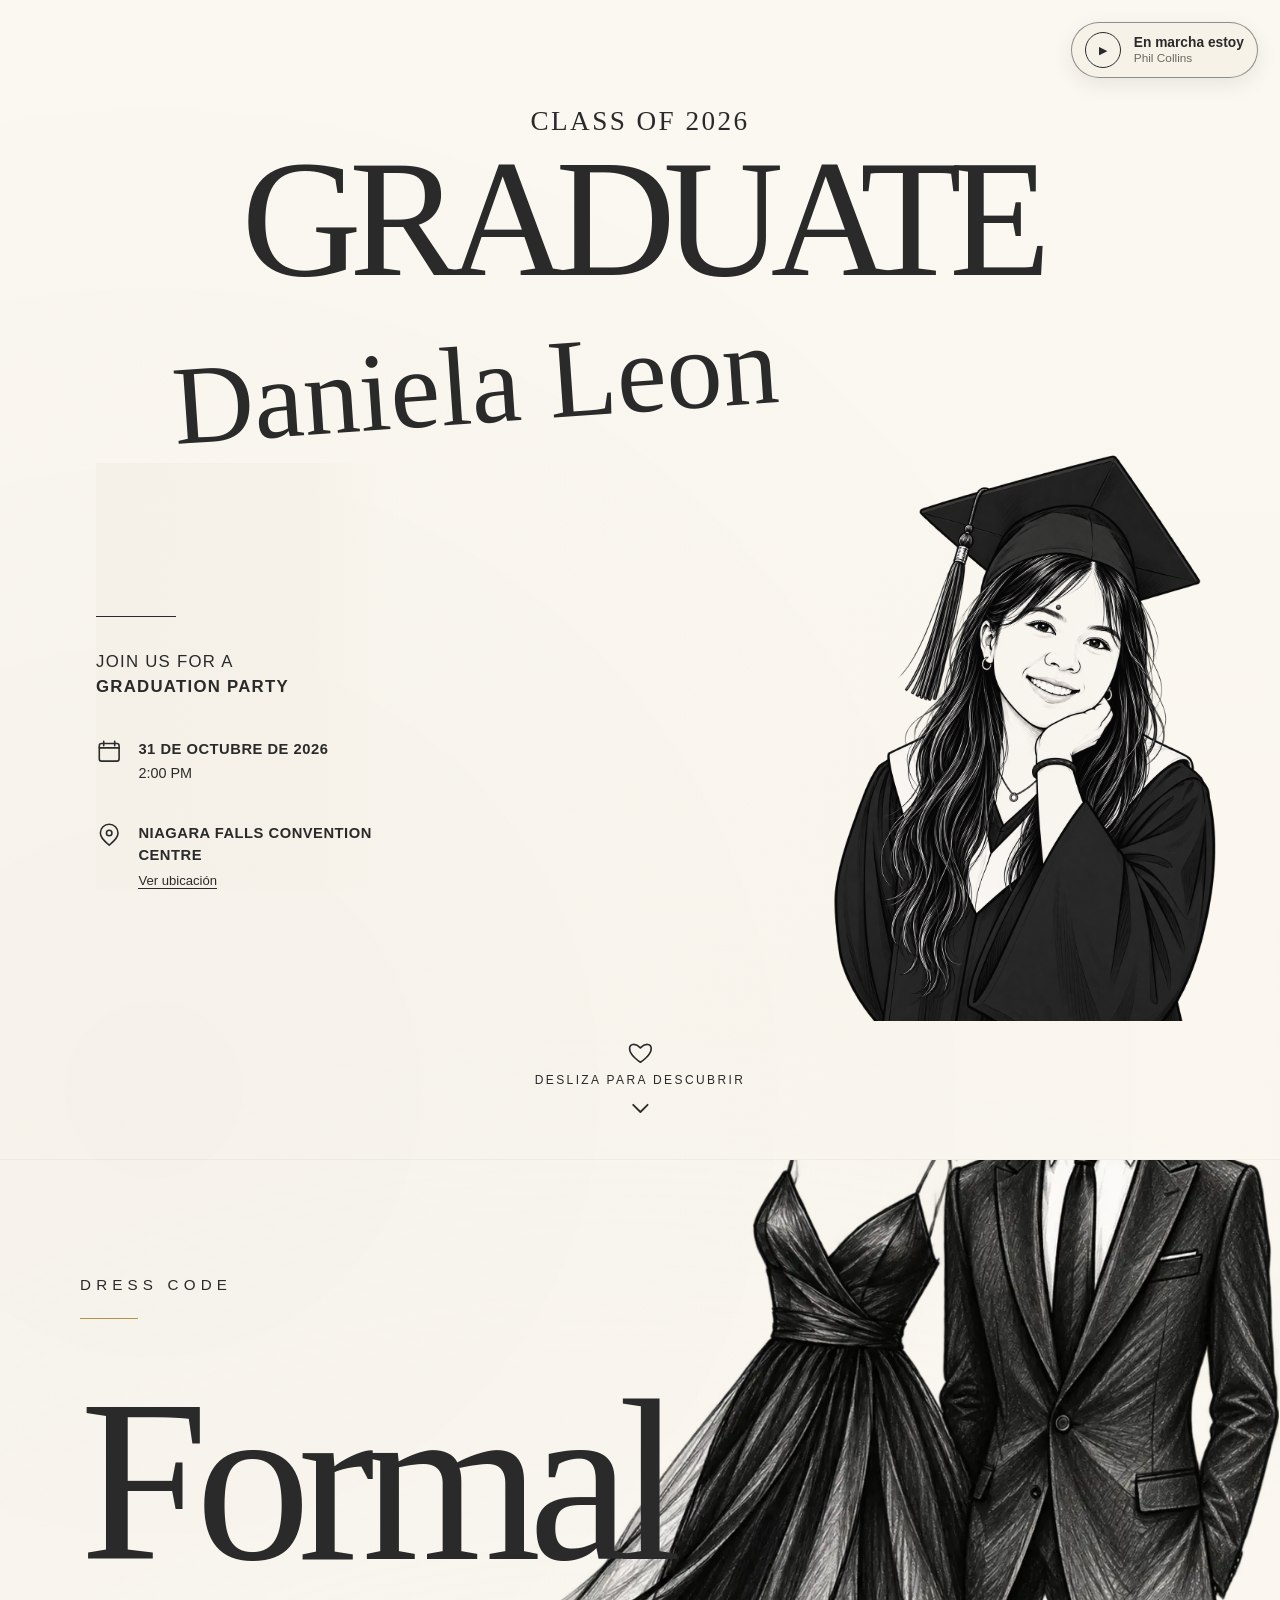
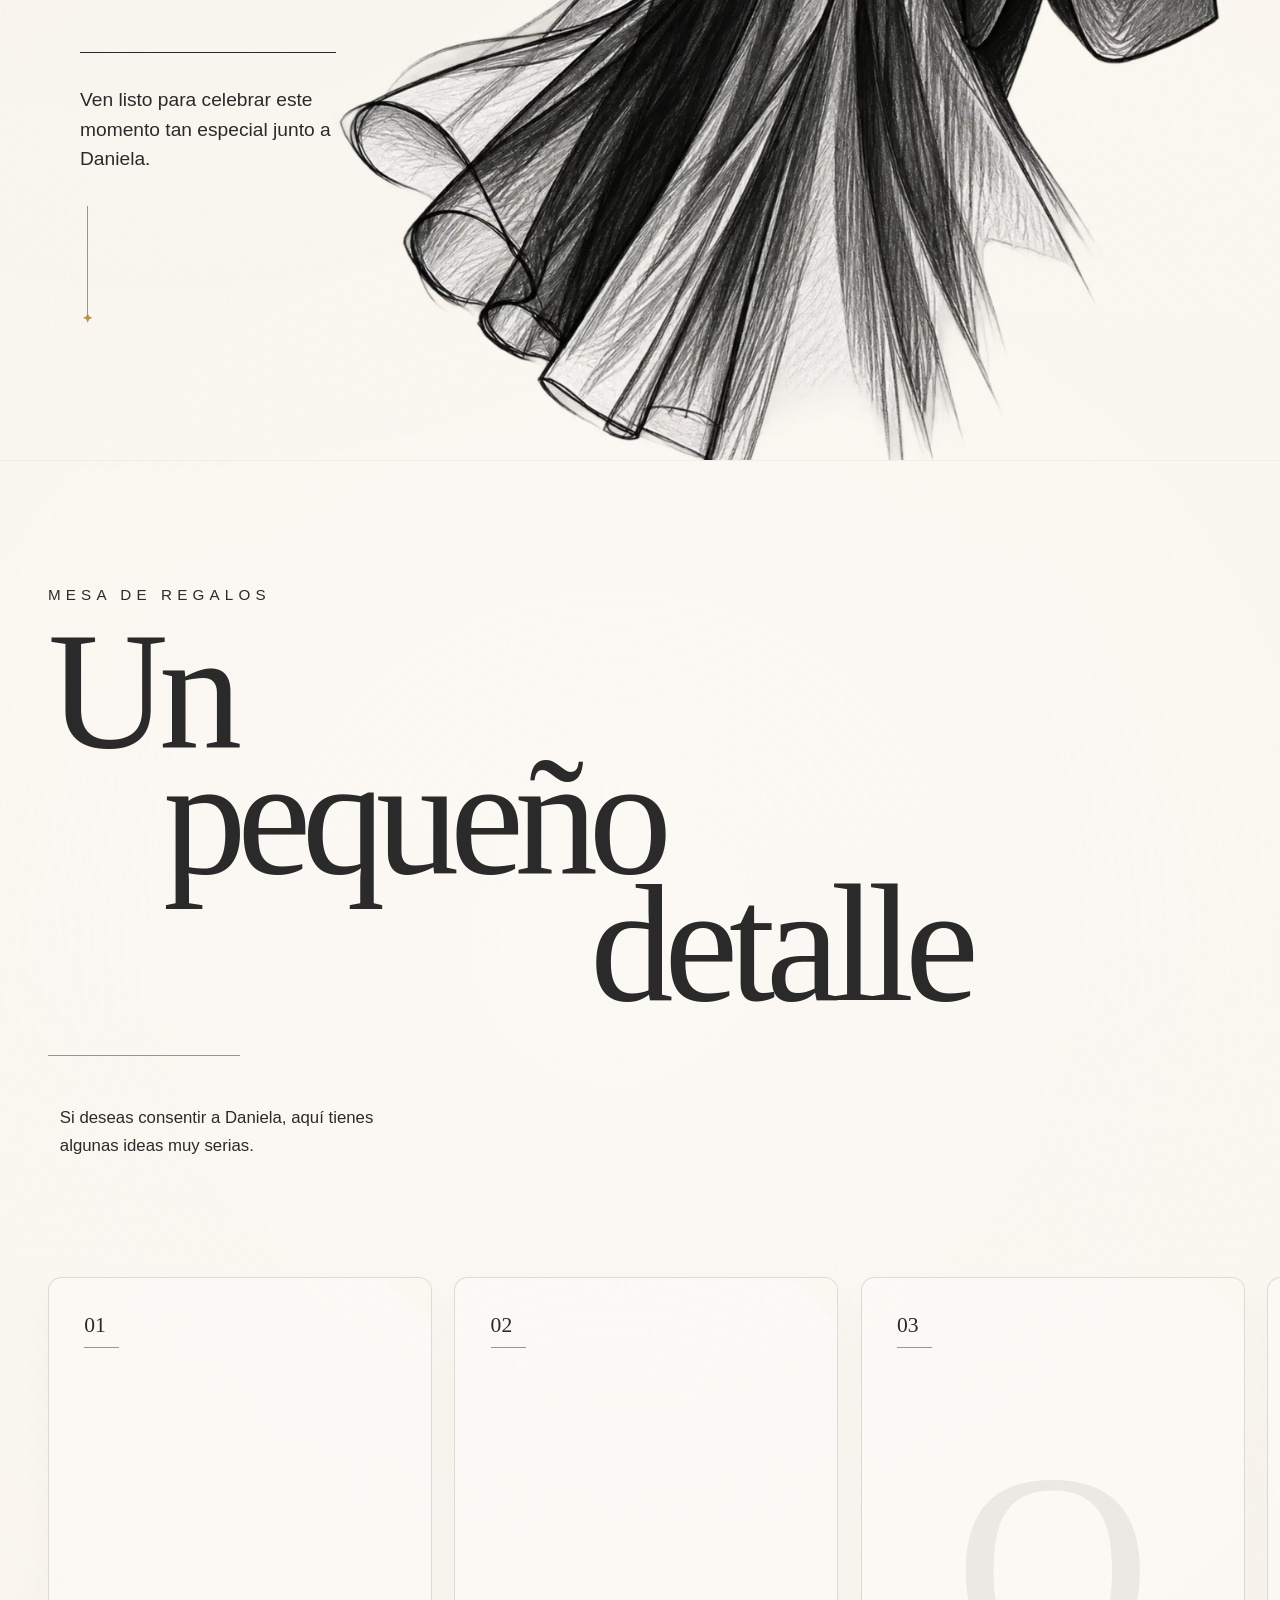
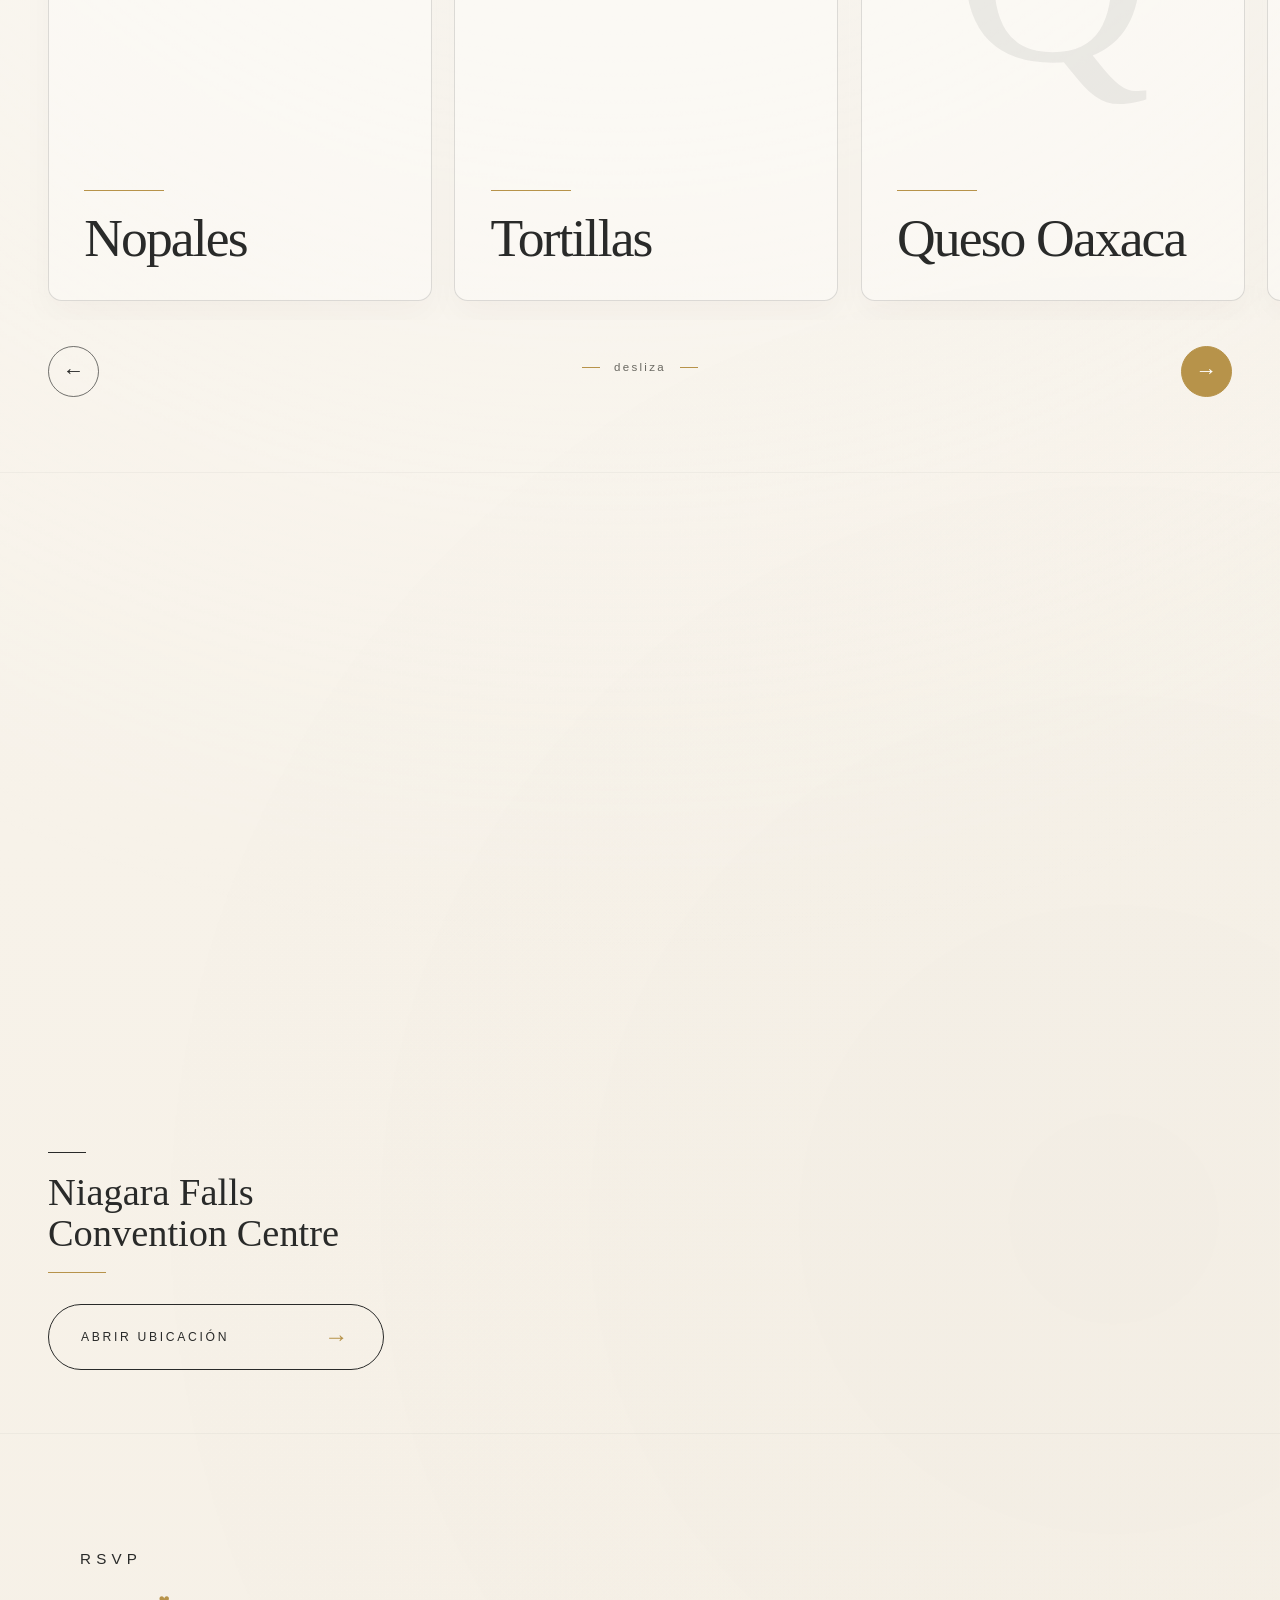
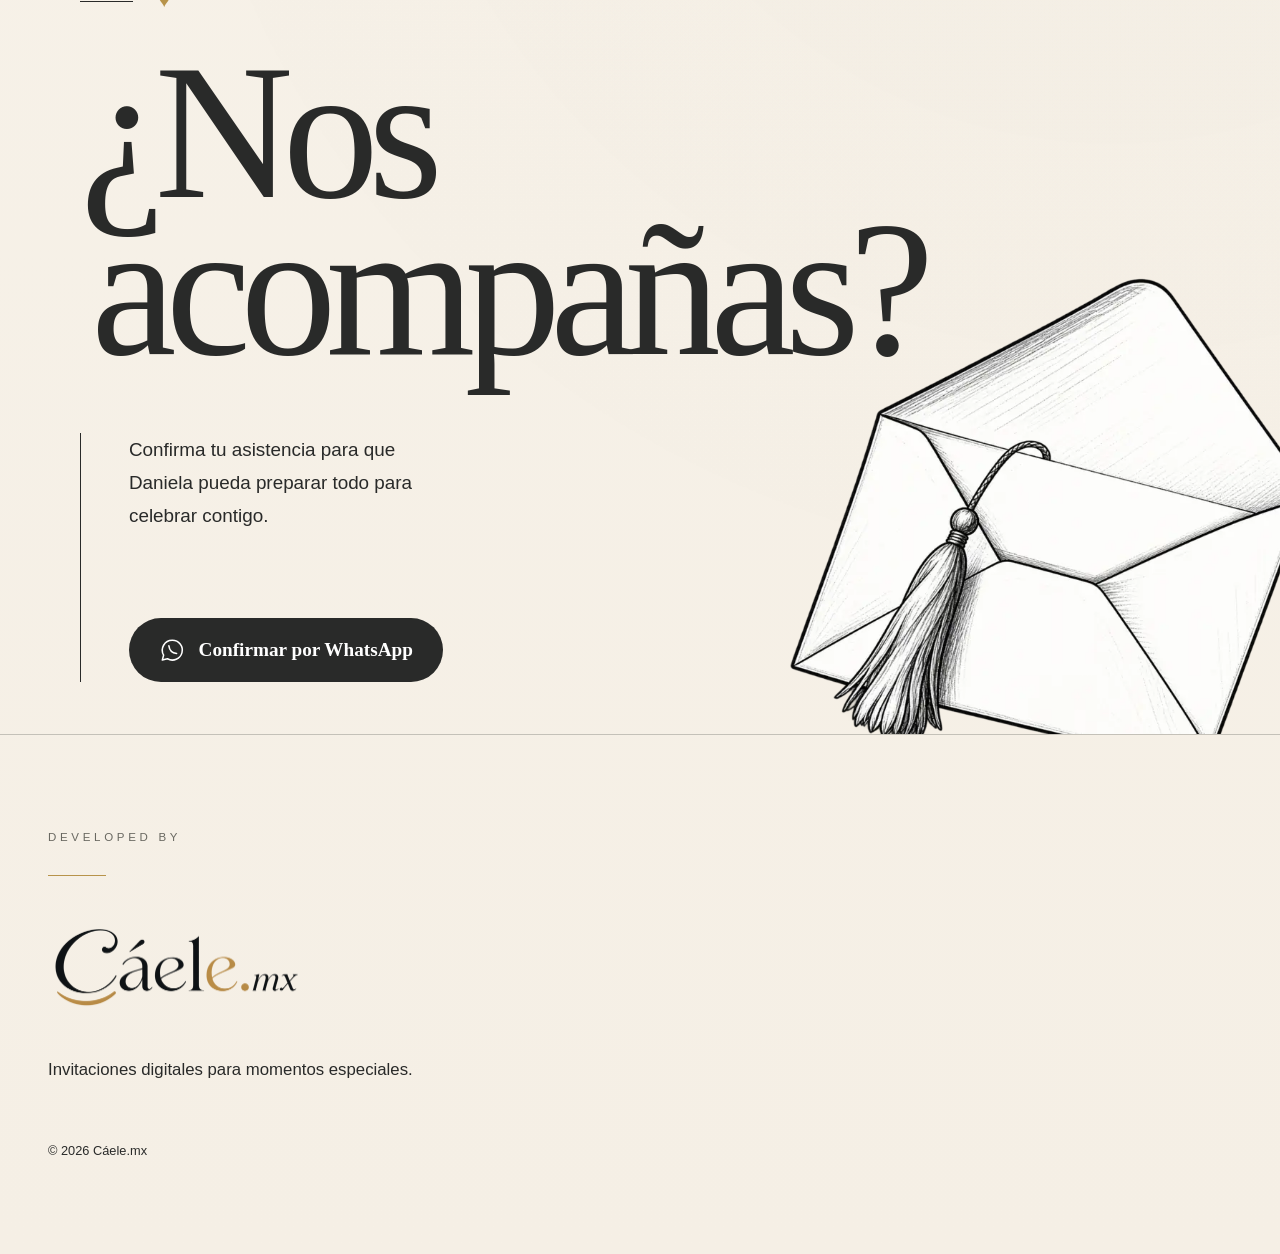
==== commit 7b4d9b7b: "feat: extend editorial design through invitation" ====
--- a/index.html
+++ b/index.html
@@ -3,540 +3,226 @@
 
 <head>
     <meta charset="UTF-8">
-
     <meta name="viewport" content="width=device-width, initial-scale=1">
-
     <title>Graduación Daniela Leon | Class of 2026</title>
-
     <meta name="description"
         content="Acompaña a Daniela Leon a celebrar su graduación el 31 de octubre de 2026 en Niagara Falls Convention Centre.">
-
     <meta name="theme-color" content="#f4efe5">
-
     <meta name="author" content="Cáele.mx">
-
     <meta name="robots" content="noindex, nofollow">
-
     <link rel="icon" type="image/svg+xml" href="./assets/favicon.svg">
-
     <link rel="stylesheet" href="./css/styles.css">
-
     <script type="module" src="./js/main.js"></script>
 </head>
 
-
 <body>
-
     <div class="invitation">
-
-
-        <!-- =====================================================
-         MUSIC PLAYER
-    ====================================================== -->
-
         <audio id="background-music" loop preload="auto">
             <source src="./assets/audio/en-marcha-estoy.mp3" type="audio/mpeg">
         </audio>
 
-
         <button id="music-toggle" class="music-player" type="button" aria-label="Reproducir música"
             aria-pressed="false">
-
-            <span class="music-player__icon" aria-hidden="true">
-                ▶
+            <span class="music-player__icon" aria-hidden="true">▶</span>
+            <span class="music-player__content">
+                <span class="music-player__title">En marcha estoy</span>
+                <span class="music-player__artist">Phil Collins</span>
             </span>
-
-            <span class="music-player__content">
-
-                <span class="music-player__title">
-                    En marcha estoy
-                </span>
-
-                <span class="music-player__artist">
-                    Phil Collins
-                </span>
-
-            </span>
-
         </button>
 
-
-
-        <!-- =====================================================
-         HERO / COVER
-    ====================================================== -->
-
         <header class="cover">
-
             <div class="cover__inner">
-
-
-                <!-- CLASS -->
-
-                <p class="cover__eyebrow">
-                    Class of 2026
-                </p>
-
-
-                <!-- GRADUATE -->
-
-                <h1 class="cover__headline">
-                    Graduate
-                </h1>
-
-
-                <!-- NAME -->
-
-                <div class="cover__name">
-                    Daniela Leon
-                </div>
-
-
-                <!-- CONTENT -->
+                <p class="cover__eyebrow">Class of 2026</p>
+                <h1 class="cover__headline">Graduate</h1>
+                <div class="cover__name">Daniela Leon</div>
 
                 <div class="cover__composition">
-
-
-                    <!-- EVENT INFORMATION -->
-
                     <div class="cover__details">
-
-
                         <div class="cover__intro">
-
                             <span class="decorative-line" aria-hidden="true"></span>
-
-                            <p>
-                                Join us for a
-                                <strong>
-                                    graduation party
-                                </strong>
-                            </p>
-
-                        </div>
-
+                            <p>Join us for a <strong>graduation party</strong></p>
+                        </div>
 
                         <div class="event-detail">
-
                             <svg class="event-detail__icon" viewBox="0 0 24 24" fill="none" aria-hidden="true">
                                 <rect x="3" y="5" width="18" height="16" rx="2" />
-
-                                <path d="M7 3v4" />
-                                <path d="M17 3v4" />
-                                <path d="M3 9h18" />
+                                <path d="M7 3v4M17 3v4M3 9h18" />
                             </svg>
-
                             <div>
-
-                                <p class="event-detail__primary">
-                                    31 de octubre de 2026
-                                </p>
-
-                                <p class="event-detail__secondary">
-                                    2:00 PM
-                                </p>
-
+                                <p class="event-detail__primary">31 de octubre de 2026</p>
+                                <p class="event-detail__secondary">2:00 PM</p>
                             </div>
-
-                        </div>
-
+                        </div>
 
                         <div class="event-detail">
-
                             <svg class="event-detail__icon" viewBox="0 0 24 24" fill="none" aria-hidden="true">
-                                <path d="
-                                    M20 10
-                                    c0 5-8 11-8 11
-                                    S4 15 4 10
-                                    a8 8 0 1 1 16 0z
-                                " />
-
+                                <path d="M20 10c0 5-8 11-8 11S4 15 4 10a8 8 0 1 1 16 0z" />
                                 <circle cx="12" cy="10" r="2.5" />
                             </svg>
-
                             <div>
-
-                                <p class="event-detail__primary">
-                                    Niagara Falls Convention Centre
-                                </p>
-
-                                <a class="event-detail__link" href="https://maps.app.goo.gl/X4abVVeZd3RWrRCF6?g_st=ac"
-                                    target="_blank" rel="noopener noreferrer">
-                                    Ver ubicación
-                                </a>
-
+                                <p class="event-detail__primary">Niagara Falls Convention Centre</p>
+                                <a class="event-detail__link"
+                                    href="https://maps.app.goo.gl/X4abVVeZd3RWrRCF6?g_st=ac" target="_blank"
+                                    rel="noopener noreferrer">Ver ubicación</a>
                             </div>
-
-                        </div>
-
-                    </div>
-
-
-                    <!-- DANIELA -->
+                        </div>
+                    </div>
 
                     <div class="cover__portrait">
-
                         <img src="./assets/images/daniela-sketch.png"
                             alt="Ilustración de Daniela Leon con toga y birrete de graduación" width="1024"
                             height="1536" fetchpriority="high" decoding="async">
-
-                    </div>
-
-                </div>
-
-
-                <!-- SCROLL CTA -->
+                    </div>
+                </div>
 
                 <a class="scroll-hint" href="#details" aria-label="Descubrir más detalles de la invitación">
-
                     <svg class="scroll-hint__heart" viewBox="0 0 24 24" fill="none" aria-hidden="true">
-                        <path d="
-                            M12 21
-                            S3 15.5 3 9.5
-                            C3 6 7.5 4.5 12 9
-                            C16.5 4.5 21 6 21 9.5
-                            C21 15.5 12 21 12 21z
-                        " />
+                        <path d="M12 21S3 15.5 3 9.5C3 6 7.5 4.5 12 9C16.5 4.5 21 6 21 9.5C21 15.5 12 21 12 21z" />
                     </svg>
-
-                    <span>
-                        Desliza para descubrir
-                    </span>
-
+                    <span>Desliza para descubrir</span>
                     <svg class="scroll-hint__arrow" viewBox="0 0 24 24" fill="none" aria-hidden="true">
                         <path d="M6 9l6 6 6-6" />
                     </svg>
-
                 </a>
-
             </div>
-
         </header>
 
-
-
-        <!-- =====================================================
-         DETAILS
-    ====================================================== -->
-
         <main id="details">
-
-
-            <!-- =================================================
-             DRESS CODE
-        ================================================== -->
-
-            <section class="section section--dress">
-
-                <div class="section-container">
-
-                    <p class="section__eyebrow">
-                        Dress code
-                    </p>
-
-                    <h2 class="section__title">
-                        Formal
-                    </h2>
-
-                    <p class="section__copy">
-                        Ven listo para celebrar este momento
-                        tan especial junto a Daniela.
-                    </p>
-
-                    <div class="dress-illustration" aria-hidden="true">
-
-                        <svg viewBox="0 0 120 100" fill="none">
-
-                            <path d="
-                                M44 16
-                                L32 26
-                                L40 48
-                                L30 88
-                                H58
-                                L52 48
-                                L60 28
-                                Z
-                            " />
-
-                            <path d="
-                                M76 18
-                                L66 28
-                                L72 50
-                                L68 88
-                                H96
-                                L90 50
-                                L96 28
-                                Z
-                            " />
-
-                        </svg>
-
-                    </div>
-
-                </div>
-
-            </section>
-
-
-
-            <!-- =================================================
-             GIFTS
-        ================================================== -->
-
-            <section class="section section--gifts">
-
-                <div class="section-container">
-
-                    <p class="section__eyebrow">
-                        Mesa de regalos
-                    </p>
-
-                    <h2 class="section__title">
-                        Un pequeño detalle
-                    </h2>
-
-                    <p class="section__copy">
-                        Si deseas consentir a Daniela,
-                        aquí tienes algunas ideas muy serias.
-                    </p>
-
-
-                    <div class="gift-carousel">
-
-
+            <section class="editorial-section editorial-section--dress" aria-labelledby="dress-title">
+                <div class="editorial-shell dress-layout">
+                    <div class="editorial-heading" data-reveal>
+                        <p class="editorial-kicker">Dress code</p>
+                        <span class="gold-rule" aria-hidden="true"></span>
+                        <h2 id="dress-title" class="display-title display-title--dress">Formal</h2>
+                    </div>
+
+                    <div class="editorial-copy-block" data-reveal>
+                        <span class="ink-rule" aria-hidden="true"></span>
+                        <p>Ven listo para celebrar este momento tan especial junto a Daniela.</p>
+                        <span class="gold-drop" aria-hidden="true"></span>
+                    </div>
+
+                    <img class="dress-art" src="./assets/illustrations/dress-formal.webp" alt="" width="1143"
+                        height="1200" loading="lazy" decoding="async" data-reveal>
+                </div>
+            </section>
+
+            <section class="editorial-section editorial-section--gifts" aria-labelledby="gifts-title">
+                <div class="editorial-shell gifts-layout">
+                    <div class="gifts-heading" data-reveal>
+                        <p class="editorial-kicker">Mesa de regalos</p>
+                        <h2 id="gifts-title" class="display-title display-title--gifts">
+                            <span>Un</span><span>pequeño</span><span>detalle</span>
+                        </h2>
+                        <span class="gold-rule gold-rule--wide" aria-hidden="true"></span>
+                        <p class="gifts-intro">Si deseas consentir a Daniela, aquí tienes algunas ideas muy serias.</p>
+                    </div>
+
+                    <div class="gift-carousel" data-reveal>
                         <button class="carousel-button carousel-button--previous" type="button"
-                            aria-label="Ver regalo anterior" data-carousel-previous>
-                            ←
-                        </button>
-
+                            aria-label="Ver regalo anterior" data-carousel-previous>←</button>
 
                         <div class="gift-track" data-gift-track tabindex="0" aria-label="Lista de ideas de regalos">
-
-
-                            <article class="gift-card">
+                            <article class="gift-card gift-card--illustrated">
                                 <span class="gift-card__number">01</span>
+                                <img class="gift-card__art" src="./assets/illustrations/gift-nopales.webp" alt=""
+                                    width="846" height="900" loading="lazy" decoding="async">
+                                <span class="gift-card__line" aria-hidden="true"></span>
                                 <h3>Nopales</h3>
                             </article>
-
-
-                            <article class="gift-card">
+                            <article class="gift-card gift-card--illustrated">
                                 <span class="gift-card__number">02</span>
+                                <img class="gift-card__art gift-card__art--wide"
+                                    src="./assets/illustrations/gift-tortillas.webp" alt="" width="900" height="600"
+                                    loading="lazy" decoding="async">
+                                <span class="gift-card__line" aria-hidden="true"></span>
                                 <h3>Tortillas</h3>
                             </article>
-
-
-                            <article class="gift-card">
-                                <span class="gift-card__number">03</span>
-                                <h3>Queso Oaxaca</h3>
-                            </article>
-
-
-                            <article class="gift-card">
-                                <span class="gift-card__number">04</span>
-                                <h3>Longaniza</h3>
-                            </article>
-
-
-                            <article class="gift-card">
-                                <span class="gift-card__number">05</span>
-                                <h3>Un Gansito</h3>
-                            </article>
-
-
-                            <article class="gift-card">
-                                <span class="gift-card__number">06</span>
-                                <h3>Alegrías</h3>
-                            </article>
-
-
-                            <article class="gift-card">
-                                <span class="gift-card__number">07</span>
-                                <h3>Dinero</h3>
-                            </article>
-
-
-                            <article class="gift-card">
-                                <span class="gift-card__number">08</span>
-                                <h3>Una Kindle</h3>
-                            </article>
-
-
-                            <article class="gift-card">
-                                <span class="gift-card__number">09</span>
-                                <h3>
-                                    Unos Crocs pa' ir elegante
-                                    a la graduación
-                                </h3>
-                            </article>
-
-
-                            <article class="gift-card">
-                                <span class="gift-card__number">10</span>
-                                <h3>Más nopales</h3>
-                            </article>
-
-
-                            <article class="gift-card">
-                                <span class="gift-card__number">11</span>
-                                <h3>Más tortillas</h3>
-                            </article>
-
-                        </div>
-
+                            <article class="gift-card"><span class="gift-card__number">03</span><span class="gift-card__monogram">Q</span><span class="gift-card__line" aria-hidden="true"></span><h3>Queso Oaxaca</h3></article>
+                            <article class="gift-card"><span class="gift-card__number">04</span><span class="gift-card__monogram">L</span><span class="gift-card__line" aria-hidden="true"></span><h3>Longaniza</h3></article>
+                            <article class="gift-card"><span class="gift-card__number">05</span><span class="gift-card__monogram">G</span><span class="gift-card__line" aria-hidden="true"></span><h3>Un Gansito</h3></article>
+                            <article class="gift-card"><span class="gift-card__number">06</span><span class="gift-card__monogram">A</span><span class="gift-card__line" aria-hidden="true"></span><h3>Alegrías</h3></article>
+                            <article class="gift-card"><span class="gift-card__number">07</span><span class="gift-card__monogram">$</span><span class="gift-card__line" aria-hidden="true"></span><h3>Dinero</h3></article>
+                            <article class="gift-card"><span class="gift-card__number">08</span><span class="gift-card__monogram">K</span><span class="gift-card__line" aria-hidden="true"></span><h3>Una Kindle</h3></article>
+                            <article class="gift-card"><span class="gift-card__number">09</span><span class="gift-card__monogram">C</span><span class="gift-card__line" aria-hidden="true"></span><h3>Unos Crocs pa' ir elegante a la graduación</h3></article>
+                            <article class="gift-card"><span class="gift-card__number">10</span><span class="gift-card__monogram">N</span><span class="gift-card__line" aria-hidden="true"></span><h3>Más nopales</h3></article>
+                            <article class="gift-card"><span class="gift-card__number">11</span><span class="gift-card__monogram">T</span><span class="gift-card__line" aria-hidden="true"></span><h3>Más tortillas</h3></article>
+                        </div>
 
                         <button class="carousel-button carousel-button--next" type="button"
-                            aria-label="Ver siguiente regalo" data-carousel-next>
-                            →
-                        </button>
-
-                    </div>
-
-
-                    <p class="carousel-hint" aria-hidden="true">
-                        ← desliza →
-                    </p>
-
-                </div>
-
-            </section>
-
-
-
-            <!-- =================================================
-             LOCATION
-        ================================================== -->
-
-            <section class="section section--location">
-
-                <div class="section-container">
-
-                    <p class="section__eyebrow">
-                        Nos vemos en
-                    </p>
-
-                    <h2 class="section__title">
-                        Niagara Falls
-                    </h2>
-
-                    <p class="location__venue">
-                        Niagara Falls Convention Centre
-                    </p>
-
-
-                    <svg class="location__pin" viewBox="0 0 24 24" fill="none" aria-hidden="true">
-                        <path d="
-                            M20 10
-                            c0 5-8 11-8 11
-                            S4 15 4 10
-                            a8 8 0 1 1 16 0z
-                        " />
-
-                        <circle cx="12" cy="10" r="2.5" />
-                    </svg>
-
-
-                    <a class="outline-button" href="https://maps.app.goo.gl/X4abVVeZd3RWrRCF6?g_st=ac" target="_blank"
-                        rel="noopener noreferrer">
-                        Abrir ubicación
-                    </a>
-
-                </div>
-
-            </section>
-
-
-
-            <!-- =================================================
-             RSVP
-        ================================================== -->
-
-            <section class="section section--rsvp">
-
-                <div class="section-container">
-
-                    <p class="section__eyebrow">
-                        RSVP
-                    </p>
-
-                    <h2 class="section__title">
-                        ¿Nos acompañas?
-                    </h2>
-
-                    <p class="section__copy">
-                        Confirma tu asistencia para que Daniela
-                        pueda preparar todo para celebrar contigo.
-                    </p>
-
-
-                    <a id="rsvp-link" class="rsvp-button" href="#" target="_blank" rel="noopener noreferrer">
-
-                        <svg viewBox="0 0 24 24" fill="none" aria-hidden="true">
-                            <path d="
-                                M12 3
-                                a9 9 0 0 0-7.8 13.5
-                                L3 21
-                                l4.7-1.2
-                                A9 9 0 1 0 12 3z
-                            " />
-
-                            <path d="M9 8c.5 4 3 6.5 7 7" />
-                        </svg>
-
-                        <span>
-                            Confirmar por WhatsApp
-                        </span>
-
-                    </a>
-
-                </div>
-
-            </section>
-
+                            aria-label="Ver siguiente regalo" data-carousel-next>→</button>
+                    </div>
+                    <p class="carousel-hint" aria-hidden="true"><span></span>desliza<span></span></p>
+                </div>
+            </section>
+
+            <section class="editorial-section editorial-section--location" aria-labelledby="location-title">
+                <div class="editorial-shell location-layout">
+                    <div class="location-heading" data-reveal>
+                        <p class="editorial-kicker">Nos vemos en</p>
+                        <span class="location-ornament" aria-hidden="true"></span>
+                        <h2 id="location-title" class="display-title display-title--location">
+                            <span>Niagara</span><span>Falls</span>
+                        </h2>
+                    </div>
+
+                    <img class="location-art" src="./assets/illustrations/niagara-location.webp"
+                        alt="Ilustración de las Cataratas del Niágara y el Niagara Falls Convention Centre"
+                        width="1400" height="933" loading="lazy" decoding="async" data-reveal>
+
+                    <div class="location-actions" data-reveal>
+                        <span class="ink-rule ink-rule--short" aria-hidden="true"></span>
+                        <p>Niagara Falls<br>Convention Centre</p>
+                        <span class="gold-rule" aria-hidden="true"></span>
+                        <a class="outline-button" href="https://maps.app.goo.gl/X4abVVeZd3RWrRCF6?g_st=ac"
+                            target="_blank" rel="noopener noreferrer">
+                            <span>Abrir ubicación</span><span aria-hidden="true">→</span>
+                        </a>
+                    </div>
+                </div>
+            </section>
+
+            <section class="editorial-section editorial-section--rsvp" aria-labelledby="rsvp-title">
+                <div class="editorial-shell rsvp-layout">
+                    <div class="rsvp-heading" data-reveal>
+                        <p class="editorial-kicker">RSVP</p>
+                        <div class="rsvp-accent" aria-hidden="true"><span></span><span>♥</span></div>
+                        <h2 id="rsvp-title" class="display-title display-title--rsvp">
+                            <span>¿Nos</span><span>acompañas?</span>
+                        </h2>
+                    </div>
+
+                    <div class="rsvp-copy" data-reveal>
+                        <p>Confirma tu asistencia para que Daniela pueda preparar todo para celebrar contigo.</p>
+                        <a id="rsvp-link" class="rsvp-button" href="#" target="_blank"
+                            rel="noopener noreferrer">
+                            <svg viewBox="0 0 24 24" fill="none" aria-hidden="true">
+                                <path d="M12 3a9 9 0 0 0-7.8 13.5L3 21l4.7-1.2A9 9 0 1 0 12 3z" />
+                                <path d="M9 8c.5 4 3 6.5 7 7" />
+                            </svg>
+                            <span>Confirmar por WhatsApp</span>
+                        </a>
+                    </div>
+
+                    <img class="rsvp-art" src="./assets/illustrations/rsvp-envelope.webp" alt="" width="1000"
+                        height="667" loading="lazy" decoding="async" data-reveal>
+                </div>
+            </section>
         </main>
 
-
-
-        <!-- =====================================================
-         FOOTER
-    ====================================================== -->
-
-        <footer class="footer">
-
-            <div class="footer__inner">
-
-                <p class="footer__developed">
-                    Developed by
-                </p>
-
-
+        <footer class="footer footer--editorial">
+            <div class="footer__inner" data-reveal>
+                <p class="footer__developed">Developed by</p>
+                <span class="gold-rule" aria-hidden="true"></span>
                 <a class="footer__brand" href="https://caele.mx" target="_blank" rel="noopener noreferrer"
                     aria-label="Visitar Cáele.mx">
-
                     <img src="./assets/branding/caele-logo.svg" alt="Cáele.mx">
-
                 </a>
-
-
-                <p class="footer__tagline">
-                    Invitaciones digitales
-                    para momentos especiales.
-                </p>
-
-
-                <p class="footer__copyright">
-                    ©
-                    <span data-current-year>
-                        2026
-                    </span>
-                    Cáele.mx
-                </p>
-
+                <p class="footer__tagline">Invitaciones digitales para momentos especiales.</p>
+                <p class="footer__copyright">© <span data-current-year>2026</span> Cáele.mx</p>
             </div>
-
         </footer>
-
     </div>
-
 </body>
 
-</html>+</html>
--- a/css/styles.css
+++ b/css/styles.css
@@ -1695,4 +1695,705 @@
             auto !important;
     }
 
-}+}
+
+
+/* ==========================================================
+   V0.0.2 · EDITORIAL CONTINUATION
+   The cover remains untouched. The following rules carry its
+   asymmetric print language through every remaining section.
+========================================================== */
+
+:root {
+    --color-gold: #b7934a;
+    --editorial-width: 78rem;
+}
+
+main {
+    overflow: hidden;
+}
+
+.editorial-section {
+    position: relative;
+    min-block-size: 100svh;
+    overflow: hidden;
+    border-block-start: 0.0625rem solid rgb(41 42 41 / 4%);
+}
+
+.editorial-shell {
+    position: relative;
+    inline-size: min(calc(100% - (var(--page-gutter) * 2)), var(--editorial-width));
+    min-block-size: inherit;
+    margin-inline: auto;
+}
+
+.editorial-kicker {
+    margin: 0;
+    font-size: clamp(0.72rem, 2.9vw, 0.95rem);
+    font-weight: 500;
+    letter-spacing: 0.34em;
+    line-height: 1;
+    text-transform: uppercase;
+}
+
+.display-title {
+    margin: 0;
+    font-family: var(--font-display);
+    font-weight: 400;
+    letter-spacing: -0.055em;
+    line-height: 0.78;
+}
+
+.gold-rule {
+    display: block;
+    inline-size: 3.6rem;
+    block-size: 0.0625rem;
+    background: var(--color-gold);
+}
+
+.gold-rule--wide {
+    inline-size: min(38%, 12rem);
+}
+
+.ink-rule {
+    display: block;
+    inline-size: min(100%, 18rem);
+    block-size: 0.0625rem;
+    background: var(--color-ink);
+}
+
+.ink-rule--short {
+    inline-size: 2.4rem;
+}
+
+
+/* Dress code */
+
+.editorial-section--dress {
+    min-block-size: max(100svh, 52rem);
+}
+
+.dress-layout {
+    padding-block: clamp(6rem, 13svh, 8.5rem) 0;
+}
+
+.editorial-heading {
+    position: relative;
+    z-index: 2;
+}
+
+.editorial-heading .gold-rule {
+    margin-block: 1.6rem clamp(2.8rem, 7vw, 4.6rem);
+}
+
+.display-title--dress {
+    font-size: clamp(6.8rem, 29vw, 14rem);
+    white-space: nowrap;
+}
+
+.editorial-copy-block {
+    position: relative;
+    z-index: 3;
+    inline-size: min(46%, 15rem);
+    margin-block-start: clamp(4rem, 11svh, 7rem);
+}
+
+.editorial-copy-block p {
+    margin: 2rem 0 0;
+    font-size: clamp(0.92rem, 3.7vw, 1.2rem);
+    line-height: 1.55;
+}
+
+.gold-drop {
+    position: relative;
+    display: block;
+    inline-size: 0.0625rem;
+    block-size: 7rem;
+    margin: 2rem 0 0 0.45rem;
+    background: var(--color-gold);
+}
+
+.gold-drop::after {
+    position: absolute;
+    inset-block-end: -0.28rem;
+    inset-inline-start: 50%;
+    inline-size: 0.6rem;
+    aspect-ratio: 1;
+    content: "";
+    background: var(--color-gold);
+    clip-path: polygon(50% 0, 66% 35%, 100% 50%, 66% 65%, 50% 100%, 34% 65%, 0 50%, 34% 35%);
+    transform: translateX(-50%);
+}
+
+.dress-art {
+    position: absolute;
+    z-index: 1;
+    inset-inline-end: clamp(-8rem, -21vw, -2rem);
+    inset-block-end: clamp(-2rem, -3svh, 0rem);
+    inline-size: clamp(31rem, 111vw, 58rem);
+    max-inline-size: none;
+    pointer-events: none;
+    user-select: none;
+}
+
+
+/* Gifts */
+
+.editorial-section--gifts {
+    min-block-size: auto;
+    padding-block: clamp(6.5rem, 14svh, 9rem) clamp(5rem, 11svh, 8rem);
+}
+
+.gifts-layout {
+    min-block-size: 0;
+}
+
+.gifts-heading {
+    position: relative;
+    z-index: 2;
+}
+
+.display-title--gifts {
+    display: grid;
+    margin-block-start: 1.6rem;
+    font-size: clamp(4.8rem, 21.5vw, 10rem);
+    line-height: 0.76;
+}
+
+.display-title--gifts span:nth-child(2) {
+    margin-inline-start: 12%;
+}
+
+.display-title--gifts span:nth-child(3) {
+    justify-self: end;
+    margin-inline-end: 4%;
+}
+
+.gifts-heading .gold-rule {
+    margin-block: clamp(2rem, 6vw, 3rem);
+}
+
+.gifts-intro {
+    inline-size: min(76%, 23rem);
+    margin: 0;
+    font-size: clamp(0.9rem, 3.5vw, 1.05rem);
+    line-height: 1.65;
+}
+
+.gift-carousel {
+    position: relative;
+    display: block;
+    grid-template-columns: none;
+    align-items: initial;
+    gap: 0;
+    margin-block-start: clamp(4.5rem, 12vw, 7rem);
+}
+
+.gift-track {
+    display: grid;
+    grid-auto-flow: column;
+    grid-auto-columns: min(74vw, 25rem);
+    gap: clamp(0.9rem, 3vw, 1.4rem);
+    overflow-x: auto;
+    padding: 0.35rem max(var(--page-gutter), calc((100vw - var(--editorial-width)) / 2)) 1.2rem;
+    margin-inline: calc((100vw - 100%) / -2);
+    scroll-behavior: smooth;
+    scroll-padding-inline: var(--page-gutter);
+    scroll-snap-type: inline mandatory;
+    scrollbar-width: none;
+}
+
+.gift-track::-webkit-scrollbar {
+    display: none;
+}
+
+.gift-card {
+    position: relative;
+    display: flex;
+    flex-direction: column;
+    justify-content: flex-start;
+    min-block-size: clamp(29rem, 123vw, 39rem);
+    overflow: hidden;
+    padding: clamp(1.4rem, 5vw, 2.2rem);
+    background: rgb(255 255 255 / 31%);
+    border: 0.0625rem solid rgb(41 42 41 / 15%);
+    border-radius: 0.85rem;
+    box-shadow: 0 0.9rem 2rem rgb(49 38 22 / 3%);
+    scroll-snap-align: start;
+}
+
+.gift-card::after {
+    position: absolute;
+    inset-block-start: -0.0625rem;
+    inset-inline-end: -0.0625rem;
+    inline-size: 3rem;
+    aspect-ratio: 1;
+    content: "";
+    background: var(--color-paper-light);
+    border-block-end: 0.0625rem solid rgb(41 42 41 / 15%);
+    border-inline-start: 0.0625rem solid rgb(41 42 41 / 15%);
+    clip-path: polygon(100% 0, 100% 100%, 0 0);
+}
+
+.gift-card__number {
+    position: relative;
+    z-index: 2;
+    display: inline-flex;
+    align-items: end;
+    inline-size: 2.2rem;
+    padding-block-end: 0.55rem;
+    font-family: var(--font-display);
+    font-size: 1.35rem;
+    color: var(--color-ink);
+    border-block-end: 0.0625rem solid var(--color-gold);
+}
+
+.gift-card__art {
+    position: relative;
+    z-index: 1;
+    inline-size: 82%;
+    max-block-size: 17rem;
+    margin: auto auto 1.2rem;
+    object-fit: contain;
+}
+
+.gift-card__art--wide {
+    inline-size: 96%;
+}
+
+.gift-card__monogram {
+    display: grid;
+    place-items: center;
+    flex: 1;
+    color: rgb(41 42 41 / 8%);
+    font-family: var(--font-display);
+    font-size: clamp(10rem, 44vw, 17rem);
+    line-height: 1;
+}
+
+.gift-card__line {
+    inline-size: 5rem;
+    block-size: 0.0625rem;
+    margin-block-end: 1.4rem;
+    background: var(--color-gold);
+}
+
+.gift-card h3 {
+    max-inline-size: 100%;
+    margin: 0;
+    font-family: var(--font-display);
+    font-size: clamp(2.15rem, 9vw, 3.35rem);
+    font-weight: 400;
+    letter-spacing: -0.035em;
+    line-height: 0.96;
+}
+
+.carousel-button {
+    position: absolute;
+    z-index: 4;
+    inset-block-end: -4.8rem;
+    display: grid;
+    place-items: center;
+    inline-size: 3.2rem;
+    aspect-ratio: 1;
+    padding: 0;
+    color: var(--color-ink);
+    background: transparent;
+    border: 0.0625rem solid rgb(41 42 41 / 65%);
+    border-radius: 50%;
+    font-size: 1.35rem;
+    cursor: pointer;
+    transition: color var(--transition-fast), background-color var(--transition-fast), transform var(--transition-fast);
+}
+
+.carousel-button:hover {
+    transform: translateY(-0.12rem);
+}
+
+.carousel-button--previous {
+    inset-inline-start: 0;
+}
+
+.carousel-button--next {
+    inset-inline-end: 0;
+    color: white;
+    background: var(--color-gold);
+    border-color: var(--color-gold);
+}
+
+.carousel-hint {
+    display: flex;
+    align-items: center;
+    justify-content: center;
+    gap: 0.85rem;
+    margin: 2.55rem 0 0;
+    color: var(--color-muted);
+    font-size: 0.72rem;
+    letter-spacing: 0.2em;
+}
+
+.carousel-hint span {
+    inline-size: 1.15rem;
+    block-size: 0.0625rem;
+    background: var(--color-gold);
+}
+
+
+/* Location */
+
+.editorial-section--location {
+    min-block-size: max(100svh, 58rem);
+}
+
+.location-layout {
+    padding-block: clamp(6.5rem, 14svh, 9rem) clamp(4rem, 9svh, 6rem);
+}
+
+.location-heading {
+    position: relative;
+    z-index: 3;
+}
+
+.location-ornament {
+    display: block;
+    inline-size: 0.0625rem;
+    block-size: clamp(6.5rem, 18vw, 9.5rem);
+    margin: 2rem 0 1.3rem 0.45rem;
+    background: var(--color-ink);
+}
+
+.location-ornament::before {
+    display: block;
+    inline-size: 0.55rem;
+    aspect-ratio: 1;
+    content: "";
+    background: var(--color-gold);
+    border-radius: 50%;
+    transform: translate(-45%, -45%);
+}
+
+.display-title--location {
+    display: grid;
+    font-size: clamp(7.2rem, 29vw, 14rem);
+}
+
+.location-art {
+    position: absolute;
+    z-index: 1;
+    inset-inline-start: clamp(3rem, 16vw, 9rem);
+    inset-block-start: clamp(21rem, 42svh, 27rem);
+    inline-size: clamp(37rem, 142vw, 78rem);
+    max-inline-size: none;
+    pointer-events: none;
+    user-select: none;
+}
+
+.location-actions {
+    position: absolute;
+    z-index: 4;
+    inset-inline-start: 0;
+    inset-block-end: clamp(3.2rem, 7svh, 5rem);
+    display: grid;
+    gap: 1.2rem;
+    inline-size: min(76%, 23rem);
+}
+
+.location-actions p {
+    margin: 0;
+    font-family: var(--font-display);
+    font-size: clamp(1.55rem, 6.4vw, 2.4rem);
+    line-height: 1.05;
+}
+
+.outline-button {
+    display: flex;
+    align-items: center;
+    justify-content: space-between;
+    inline-size: min(100%, 21rem);
+    min-block-size: 4.15rem;
+    margin-block-start: 0.7rem;
+    padding-inline: clamp(1.4rem, 5vw, 2rem);
+    border: 0.0625rem solid var(--color-ink);
+    border-radius: 999rem;
+    font-size: 0.76rem;
+    letter-spacing: 0.22em;
+    text-transform: uppercase;
+    transition: color var(--transition-fast), background-color var(--transition-fast), transform var(--transition-fast);
+}
+
+.outline-button:hover {
+    color: var(--color-paper-light);
+    background: var(--color-ink);
+    transform: translateY(-0.12rem);
+}
+
+.outline-button span:last-child {
+    color: var(--color-gold);
+    font-size: 1.5rem;
+}
+
+
+/* RSVP */
+
+.editorial-section--rsvp {
+    min-block-size: max(100svh, 55rem);
+}
+
+.rsvp-layout {
+    padding-block: clamp(6rem, 13svh, 8rem) 0;
+}
+
+.rsvp-heading {
+    position: relative;
+    z-index: 3;
+}
+
+.rsvp-accent {
+    display: flex;
+    align-items: center;
+    gap: 1.6rem;
+    margin-block: 1.5rem 2.6rem;
+}
+
+.rsvp-accent span:first-child {
+    inline-size: 3.3rem;
+    block-size: 0.0625rem;
+    background: var(--color-ink);
+}
+
+.rsvp-accent span:last-child {
+    color: var(--color-gold);
+    font-size: 1.2rem;
+}
+
+.display-title--rsvp {
+    display: grid;
+    font-size: clamp(5.5rem, 23vw, 11.5rem);
+    line-height: 0.82;
+}
+
+.display-title--rsvp span:last-child {
+    margin-inline-start: 1%;
+}
+
+.rsvp-copy {
+    position: relative;
+    z-index: 4;
+    inline-size: min(74%, 22rem);
+    margin-block-start: clamp(3rem, 9svh, 5.5rem);
+    padding-inline-start: clamp(1.8rem, 7vw, 3rem);
+    border-inline-start: 0.0625rem solid var(--color-ink);
+}
+
+.rsvp-copy p {
+    margin: 0 0 2.4rem;
+    font-size: clamp(0.98rem, 3.9vw, 1.18rem);
+    line-height: 1.75;
+}
+
+.rsvp-button {
+    display: inline-flex;
+    align-items: center;
+    justify-content: center;
+    gap: 0.8rem;
+    min-block-size: 4rem;
+    padding-inline: clamp(1.25rem, 4.5vw, 1.9rem);
+    color: white;
+    background: var(--color-ink);
+    border-radius: 999rem;
+    font-family: var(--font-display);
+    font-size: clamp(1rem, 4.3vw, 1.2rem);
+    transition: transform var(--transition-fast), background-color var(--transition-fast);
+}
+
+.rsvp-button:hover {
+    background: #111;
+    transform: translateY(-0.12rem);
+}
+
+.rsvp-button svg {
+    inline-size: 1.65rem;
+    stroke: currentColor;
+    stroke-linecap: round;
+    stroke-linejoin: round;
+    stroke-width: 1.4;
+}
+
+.rsvp-art {
+    position: absolute;
+    z-index: 1;
+    inset-inline-start: clamp(9rem, 37vw, 22rem);
+    inset-block-end: clamp(-1.5rem, -2svh, 0rem);
+    inline-size: clamp(35rem, 125vw, 64rem);
+    max-inline-size: none;
+    pointer-events: none;
+    user-select: none;
+}
+
+
+/* Footer */
+
+.footer--editorial {
+    position: relative;
+    padding: 0;
+    background: transparent;
+    border-block-start: 0.0625rem solid rgb(41 42 41 / 24%);
+}
+
+.footer--editorial .footer__inner {
+    display: grid;
+    justify-items: start;
+    inline-size: min(calc(100% - (var(--page-gutter) * 2)), var(--editorial-width));
+    margin-inline: auto;
+    padding-block: clamp(4rem, 10vw, 6rem);
+    text-align: start;
+}
+
+.footer--editorial .footer__developed {
+    margin: 0 0 1rem;
+    font-size: 0.72rem;
+    font-weight: 500;
+    letter-spacing: 0.32em;
+    text-transform: uppercase;
+}
+
+.footer--editorial .gold-rule {
+    margin-block-end: 2rem;
+}
+
+.footer--editorial .footer__brand {
+    inline-size: min(57vw, 16rem);
+    margin: 0;
+}
+
+.footer--editorial .footer__tagline {
+    max-inline-size: 30rem;
+    margin: 2rem 0 0;
+    color: var(--color-ink);
+    font-size: clamp(0.9rem, 3.5vw, 1.05rem);
+}
+
+.footer--editorial .footer__copyright {
+    margin: 2.8rem 0 0;
+    color: var(--color-ink);
+    font-size: 0.8rem;
+}
+
+
+/* Progressive reveal */
+
+.reveal-ready [data-reveal] {
+    opacity: 0;
+    transform: translateY(1.6rem);
+    transition: opacity 800ms ease, transform 900ms cubic-bezier(0.22, 1, 0.36, 1);
+}
+
+.reveal-ready [data-reveal].is-visible {
+    opacity: 1;
+    transform: none;
+}
+
+
+/* Tablet and desktop */
+
+@media (min-width: 48rem) {
+    .editorial-section--dress {
+        min-block-size: max(100svh, 56rem);
+    }
+
+    .display-title--dress {
+        font-size: clamp(10rem, 18vw, 15rem);
+    }
+
+    .editorial-copy-block {
+        inline-size: 16rem;
+        margin-block-start: 5rem;
+    }
+
+    .dress-art {
+        inset-inline-end: -5rem;
+        inline-size: min(74vw, 61rem);
+    }
+
+    .gift-track {
+        grid-auto-columns: min(36vw, 25rem);
+    }
+
+    .display-title--gifts {
+        max-inline-size: 60rem;
+        font-size: clamp(7.5rem, 13vw, 11rem);
+    }
+
+    .gifts-intro {
+        margin-inline-start: 1%;
+    }
+
+    .editorial-section--location {
+        min-block-size: max(100svh, 60rem);
+    }
+
+    .display-title--location {
+        font-size: clamp(10rem, 17vw, 15rem);
+    }
+
+    .location-art {
+        inset-inline-start: 23%;
+        inset-block-start: 24%;
+        inline-size: min(91vw, 78rem);
+    }
+
+    .location-actions {
+        inline-size: 24rem;
+    }
+
+    .display-title--rsvp {
+        font-size: clamp(8.5rem, 15vw, 12.5rem);
+    }
+
+    .rsvp-copy {
+        inline-size: 24rem;
+        margin-block-start: 4rem;
+    }
+
+    .rsvp-art {
+        inset-inline-start: 42%;
+        inline-size: min(68vw, 63rem);
+    }
+}
+
+@media (min-width: 68rem) {
+    .dress-layout,
+    .location-layout,
+    .rsvp-layout {
+        padding-inline: 2rem;
+    }
+
+    .editorial-heading {
+        inline-size: 82%;
+    }
+
+    .dress-art {
+        inset-inline-end: -4%;
+    }
+
+    .gift-track {
+        grid-auto-columns: min(31vw, 24rem);
+    }
+
+    .location-art {
+        inset-inline-start: 31%;
+        inline-size: min(69vw, 76rem);
+    }
+
+    .rsvp-art {
+        inset-inline-start: 46%;
+        inline-size: min(56vw, 61rem);
+    }
+}
+
+@media (prefers-reduced-motion: reduce) {
+    .reveal-ready [data-reveal] {
+        opacity: 1;
+        transform: none;
+    }
+}
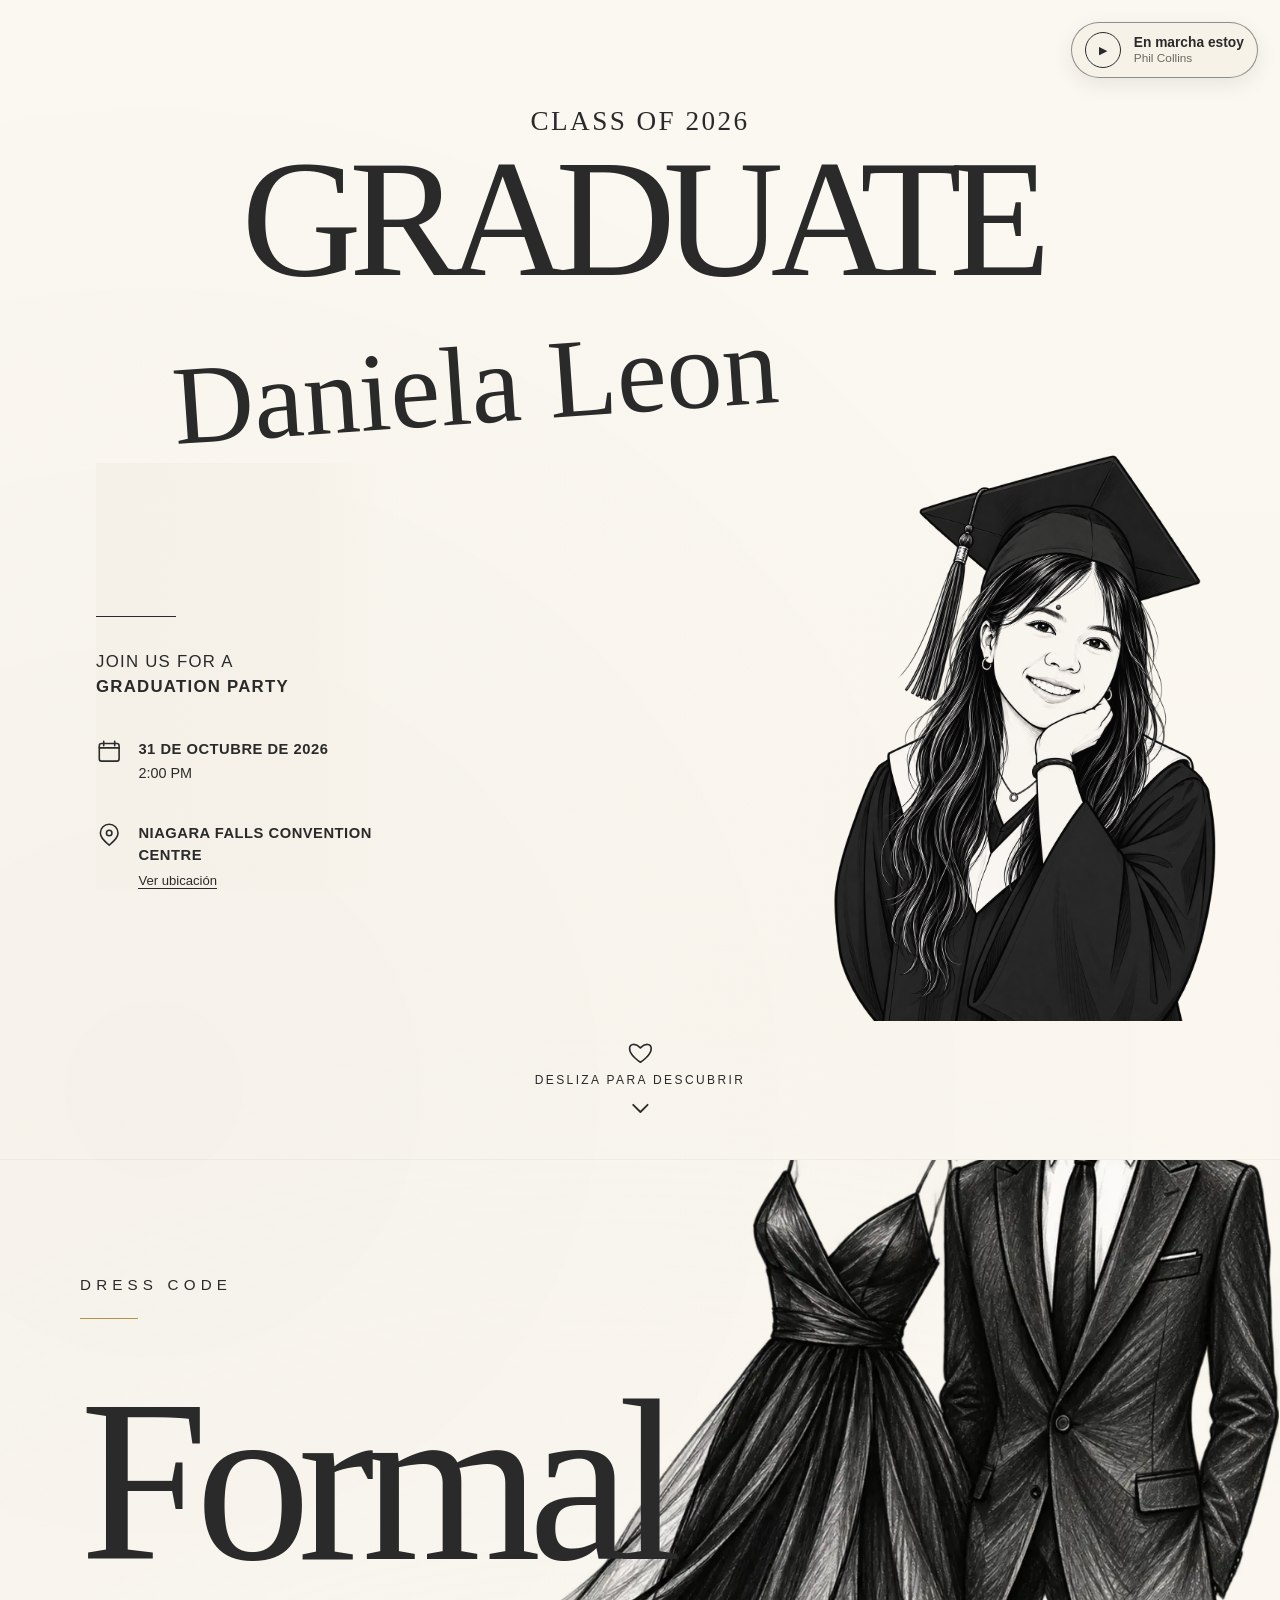
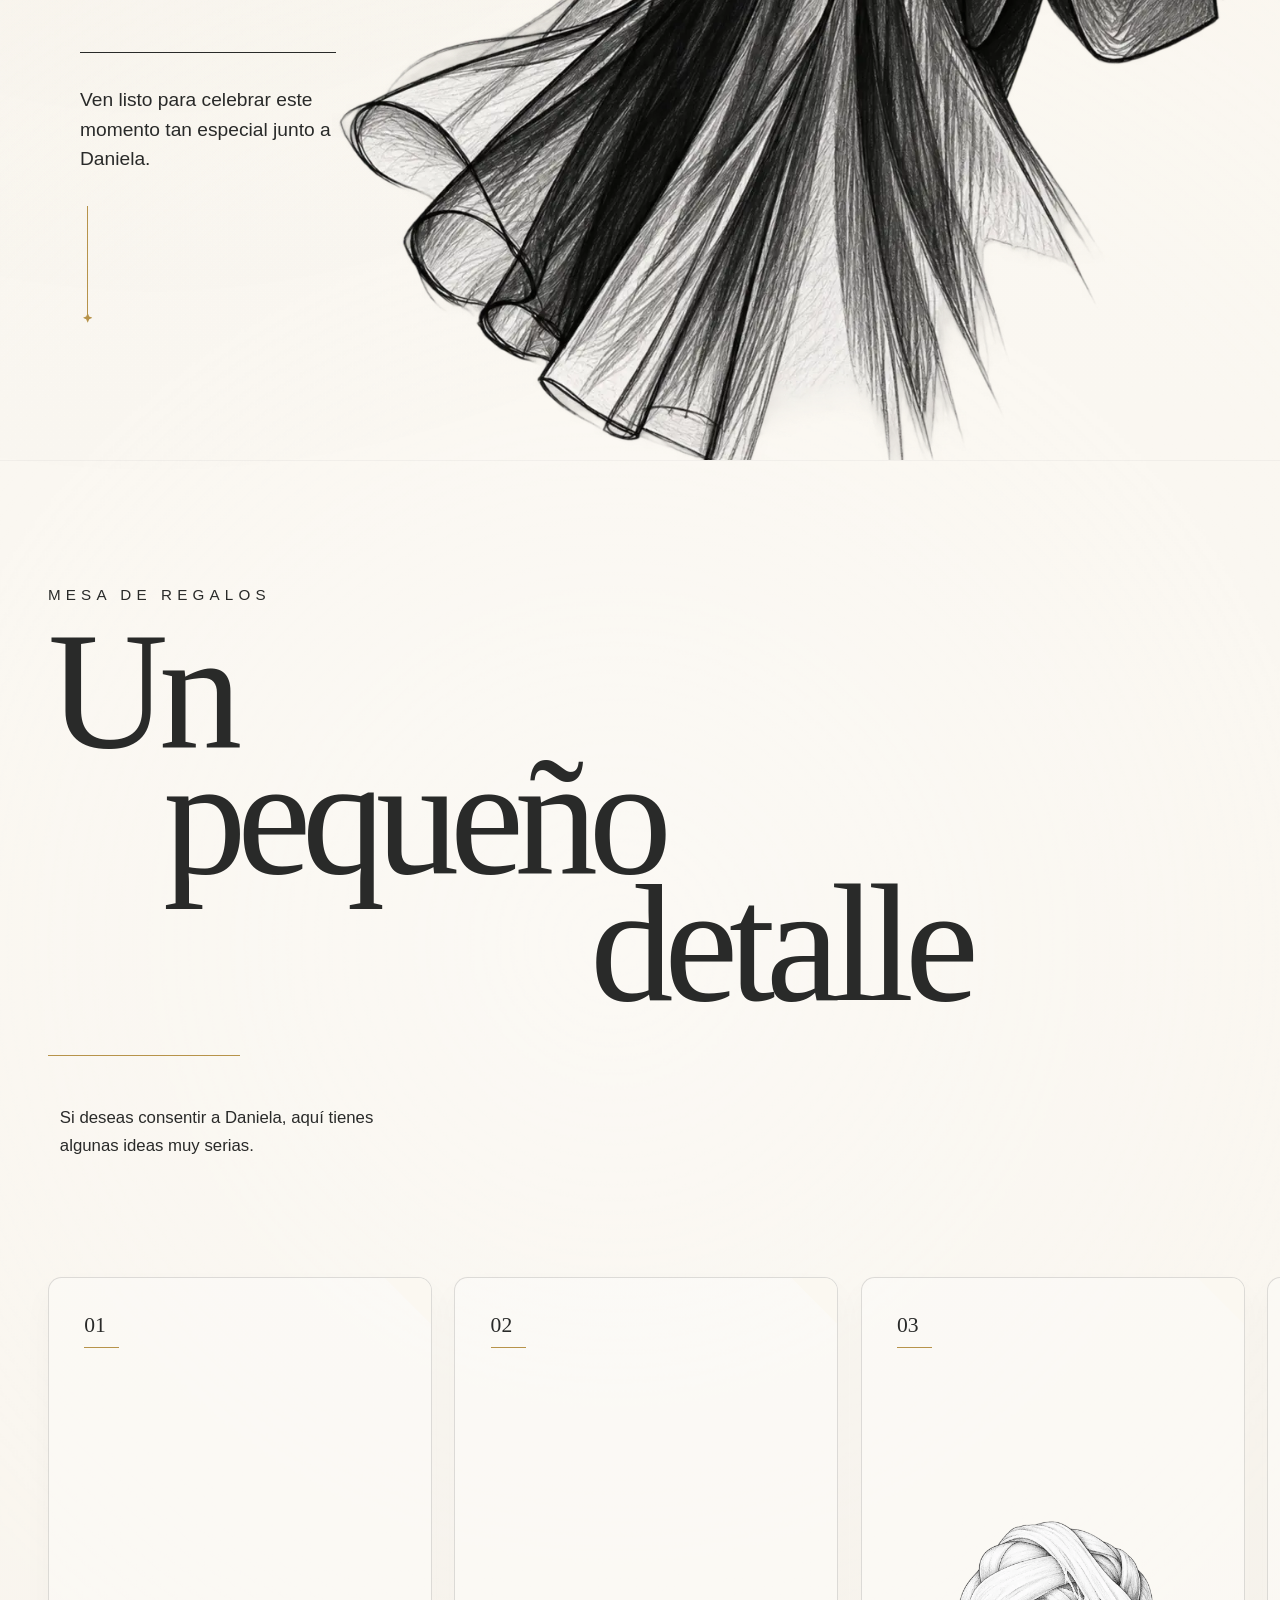
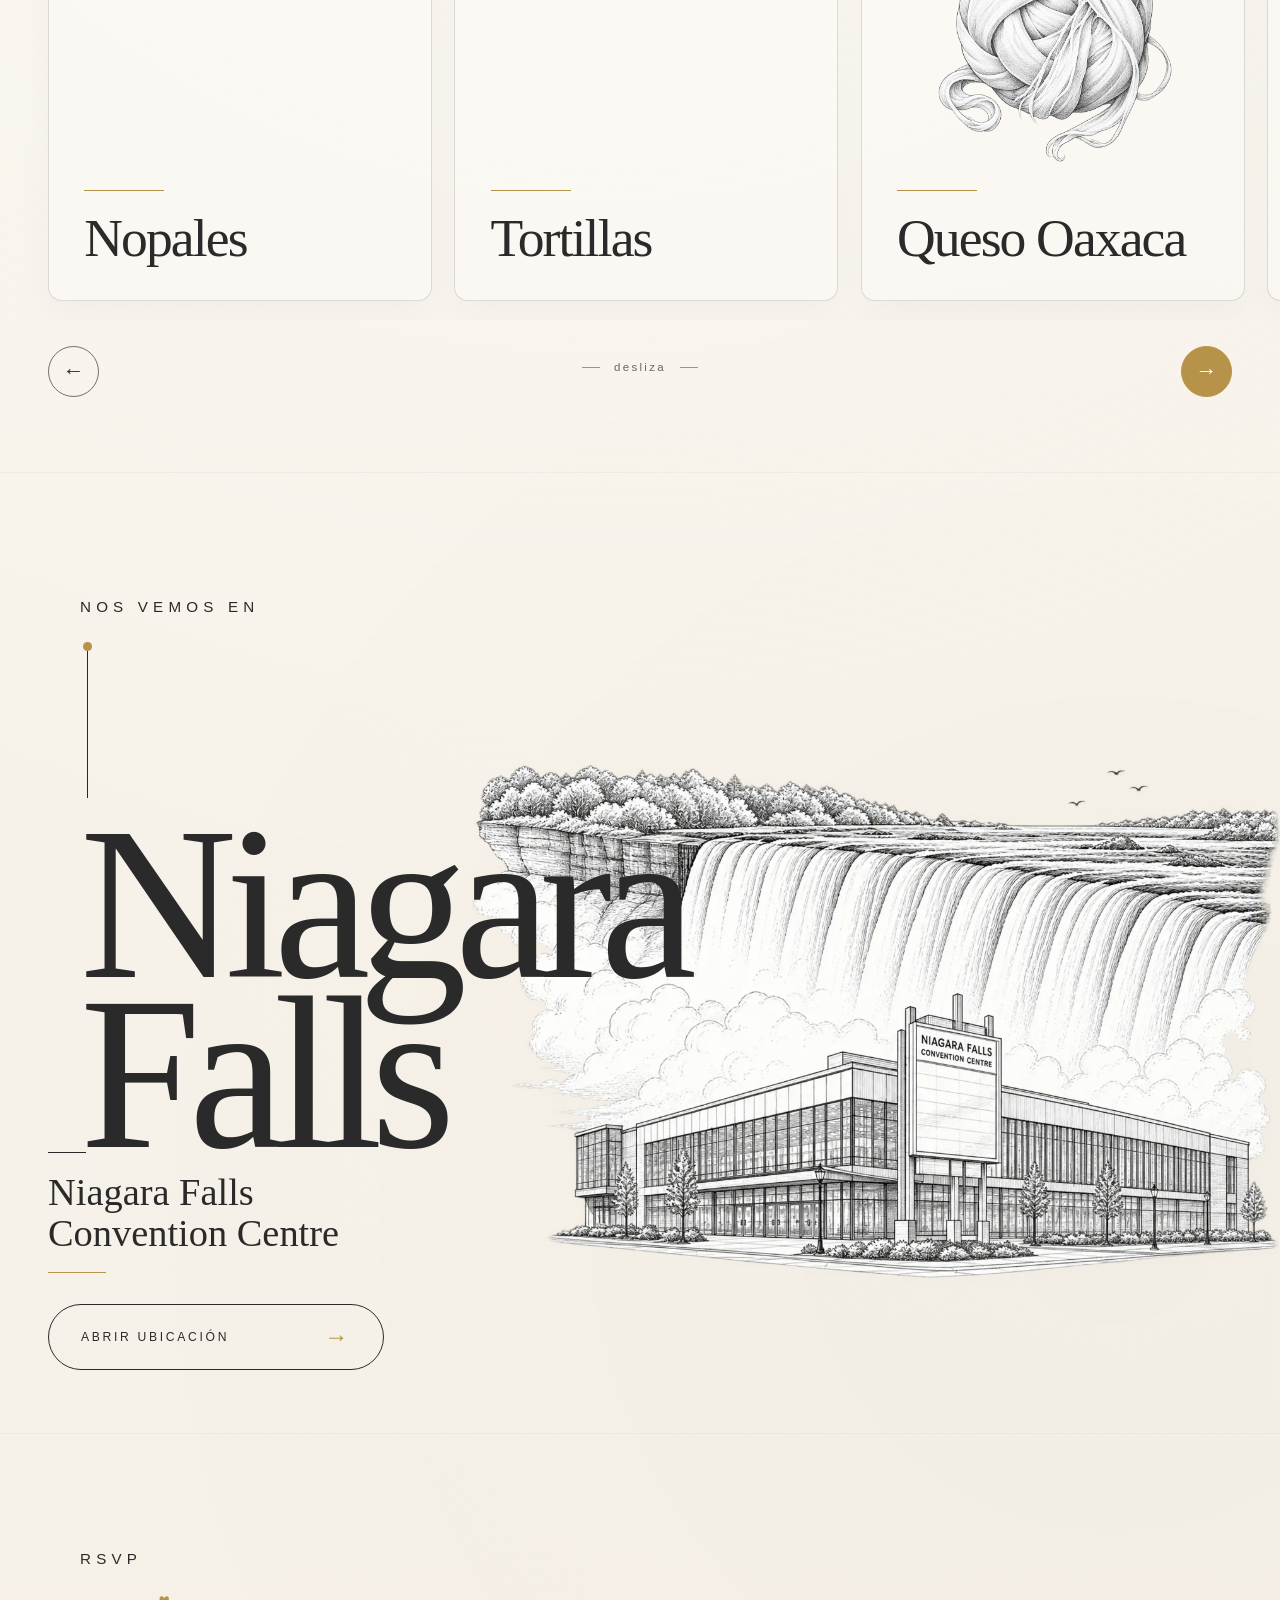
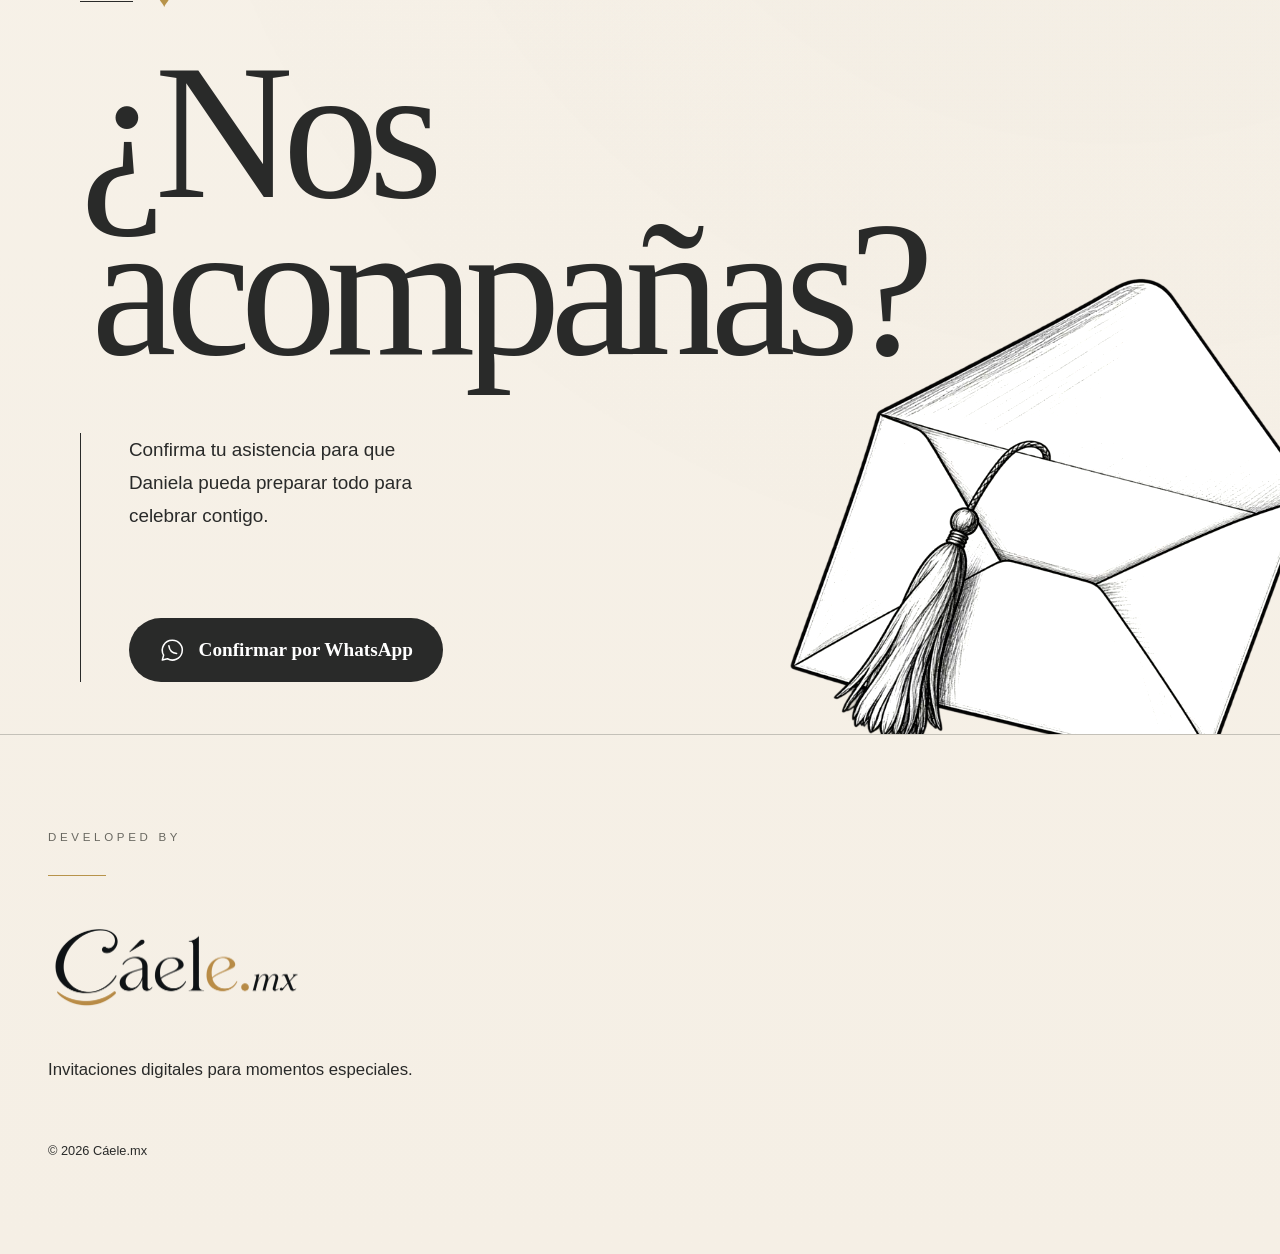
==== commit 1dfec5f7: "fix: complete gift carousel and mobile RSVP art" ====
--- a/index.html
+++ b/index.html
@@ -138,15 +138,70 @@
                                 <span class="gift-card__line" aria-hidden="true"></span>
                                 <h3>Tortillas</h3>
                             </article>
-                            <article class="gift-card"><span class="gift-card__number">03</span><span class="gift-card__monogram">Q</span><span class="gift-card__line" aria-hidden="true"></span><h3>Queso Oaxaca</h3></article>
-                            <article class="gift-card"><span class="gift-card__number">04</span><span class="gift-card__monogram">L</span><span class="gift-card__line" aria-hidden="true"></span><h3>Longaniza</h3></article>
-                            <article class="gift-card"><span class="gift-card__number">05</span><span class="gift-card__monogram">G</span><span class="gift-card__line" aria-hidden="true"></span><h3>Un Gansito</h3></article>
-                            <article class="gift-card"><span class="gift-card__number">06</span><span class="gift-card__monogram">A</span><span class="gift-card__line" aria-hidden="true"></span><h3>Alegrías</h3></article>
-                            <article class="gift-card"><span class="gift-card__number">07</span><span class="gift-card__monogram">$</span><span class="gift-card__line" aria-hidden="true"></span><h3>Dinero</h3></article>
-                            <article class="gift-card"><span class="gift-card__number">08</span><span class="gift-card__monogram">K</span><span class="gift-card__line" aria-hidden="true"></span><h3>Una Kindle</h3></article>
-                            <article class="gift-card"><span class="gift-card__number">09</span><span class="gift-card__monogram">C</span><span class="gift-card__line" aria-hidden="true"></span><h3>Unos Crocs pa' ir elegante a la graduación</h3></article>
-                            <article class="gift-card"><span class="gift-card__number">10</span><span class="gift-card__monogram">N</span><span class="gift-card__line" aria-hidden="true"></span><h3>Más nopales</h3></article>
-                            <article class="gift-card"><span class="gift-card__number">11</span><span class="gift-card__monogram">T</span><span class="gift-card__line" aria-hidden="true"></span><h3>Más tortillas</h3></article>
+                            <article class="gift-card gift-card--illustrated">
+                                <span class="gift-card__number">03</span>
+                                <img class="gift-card__art" src="./assets/illustrations/gift-queso-oaxaca.webp" alt=""
+                                    width="857" height="900" loading="lazy" decoding="async">
+                                <span class="gift-card__line" aria-hidden="true"></span>
+                                <h3>Queso Oaxaca</h3>
+                            </article>
+                            <article class="gift-card gift-card--illustrated">
+                                <span class="gift-card__number">04</span>
+                                <img class="gift-card__art" src="./assets/illustrations/gift-longaniza.webp" alt=""
+                                    width="878" height="900" loading="lazy" decoding="async">
+                                <span class="gift-card__line" aria-hidden="true"></span>
+                                <h3>Longaniza</h3>
+                            </article>
+                            <article class="gift-card gift-card--illustrated">
+                                <span class="gift-card__number">05</span>
+                                <img class="gift-card__art" src="./assets/illustrations/gift-gansito.webp" alt=""
+                                    width="866" height="900" loading="lazy" decoding="async">
+                                <span class="gift-card__line" aria-hidden="true"></span>
+                                <h3>Un Gansito</h3>
+                            </article>
+                            <article class="gift-card gift-card--illustrated">
+                                <span class="gift-card__number">06</span>
+                                <img class="gift-card__art" src="./assets/illustrations/gift-alegrias.webp" alt=""
+                                    width="804" height="900" loading="lazy" decoding="async">
+                                <span class="gift-card__line" aria-hidden="true"></span>
+                                <h3>Alegrías</h3>
+                            </article>
+                            <article class="gift-card gift-card--illustrated">
+                                <span class="gift-card__number">07</span>
+                                <img class="gift-card__art" src="./assets/illustrations/gift-dinero.webp" alt=""
+                                    width="857" height="900" loading="lazy" decoding="async">
+                                <span class="gift-card__line" aria-hidden="true"></span>
+                                <h3>Dinero</h3>
+                            </article>
+                            <article class="gift-card gift-card--illustrated">
+                                <span class="gift-card__number">08</span>
+                                <img class="gift-card__art" src="./assets/illustrations/gift-kindle.webp" alt=""
+                                    width="750" height="900" loading="lazy" decoding="async">
+                                <span class="gift-card__line" aria-hidden="true"></span>
+                                <h3>Una Kindle</h3>
+                            </article>
+                            <article class="gift-card gift-card--illustrated">
+                                <span class="gift-card__number">09</span>
+                                <img class="gift-card__art" src="./assets/illustrations/gift-crocs.webp" alt=""
+                                    width="857" height="900" loading="lazy" decoding="async">
+                                <span class="gift-card__line" aria-hidden="true"></span>
+                                <h3>Unos Crocs pa' ir elegante a la graduación</h3>
+                            </article>
+                            <article class="gift-card gift-card--illustrated">
+                                <span class="gift-card__number">10</span>
+                                <img class="gift-card__art" src="./assets/illustrations/gift-nopales.webp" alt=""
+                                    width="846" height="900" loading="lazy" decoding="async">
+                                <span class="gift-card__line" aria-hidden="true"></span>
+                                <h3>Más nopales</h3>
+                            </article>
+                            <article class="gift-card gift-card--illustrated">
+                                <span class="gift-card__number">11</span>
+                                <img class="gift-card__art gift-card__art--wide"
+                                    src="./assets/illustrations/gift-tortillas.webp" alt="" width="900" height="600"
+                                    loading="lazy" decoding="async">
+                                <span class="gift-card__line" aria-hidden="true"></span>
+                                <h3>Más tortillas</h3>
+                            </article>
                         </div>
 
                         <button class="carousel-button carousel-button--next" type="button"
--- a/css/styles.css
+++ b/css/styles.css
@@ -2226,8 +2226,17 @@
     inset-block-end: clamp(-1.5rem, -2svh, 0rem);
     inline-size: clamp(35rem, 125vw, 64rem);
     max-inline-size: none;
+    filter: contrast(1.16);
     pointer-events: none;
     user-select: none;
+}
+
+@media (max-width: 47.999rem) {
+    .rsvp-art {
+        inset-inline-start: clamp(-8rem, -22vw, -4rem);
+        inset-block-end: -0.35rem;
+        inline-size: clamp(34rem, 138vw, 44rem);
+    }
 }
 
 
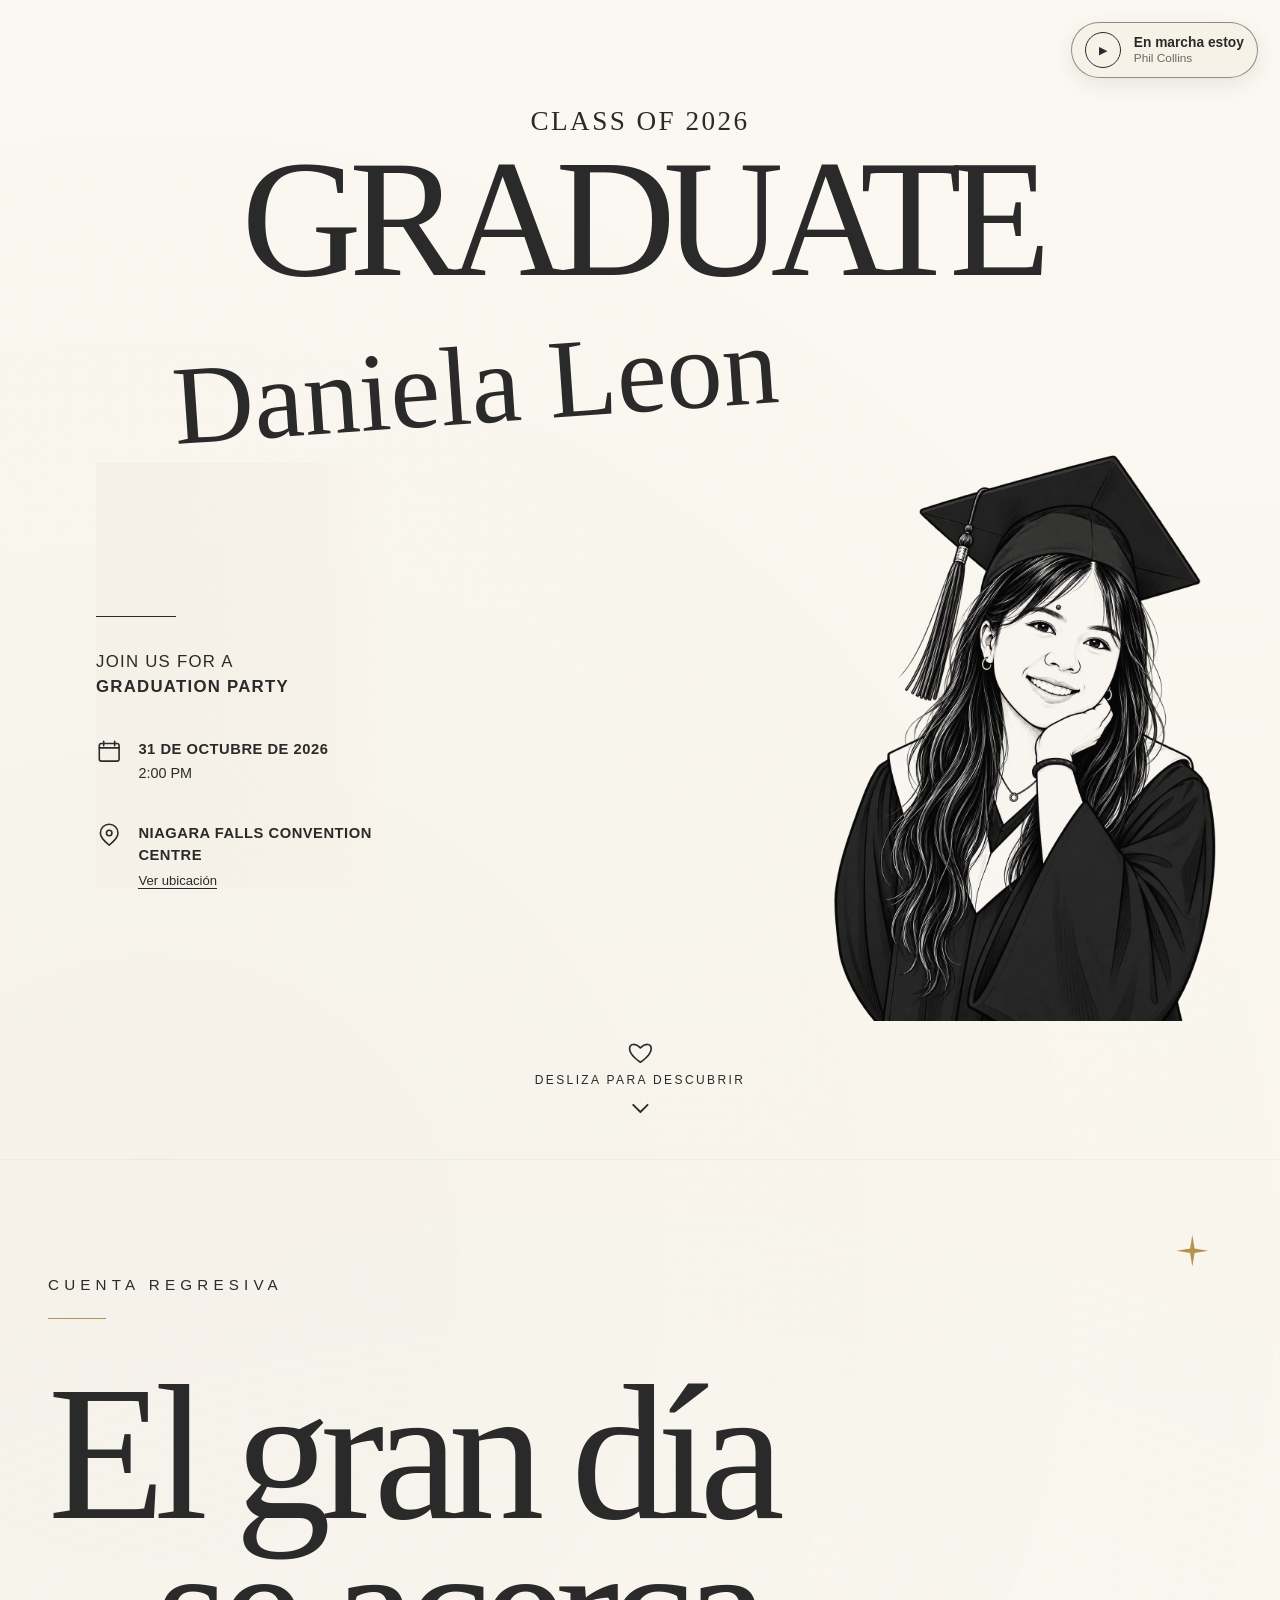
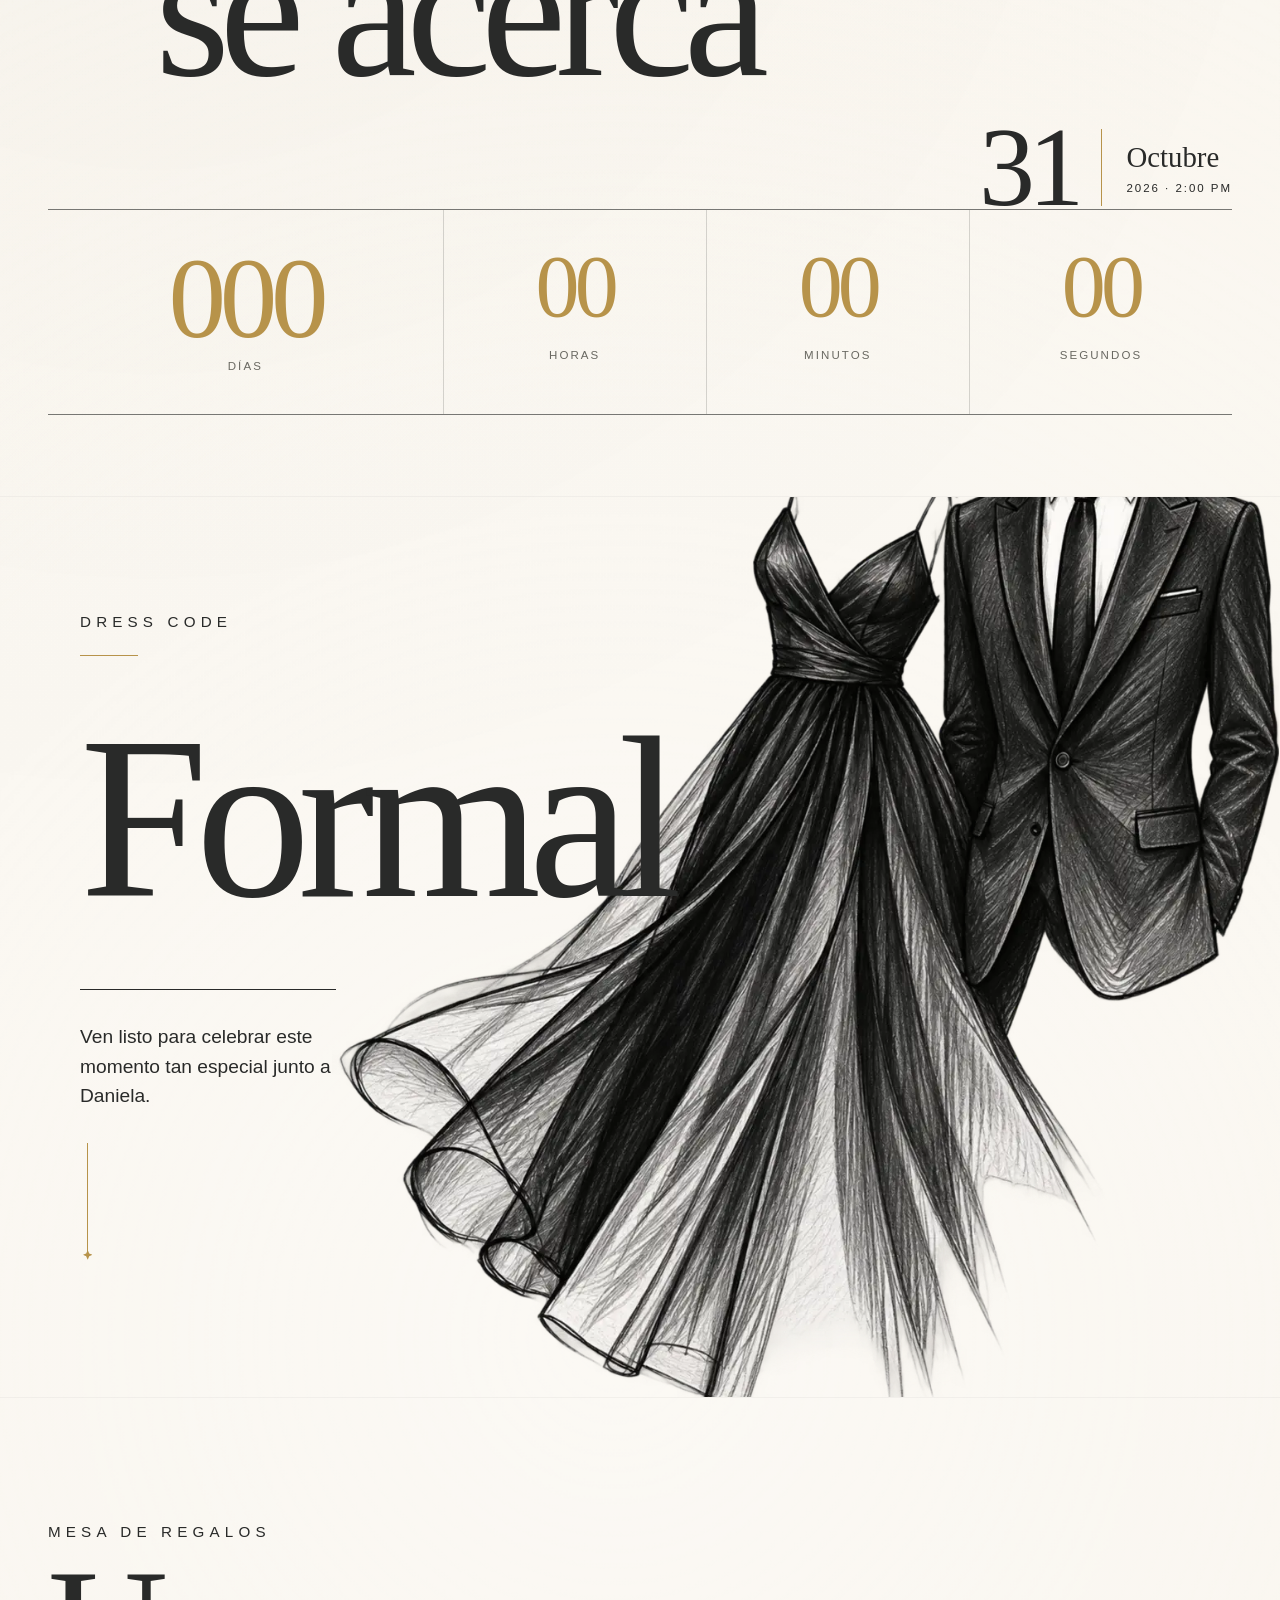
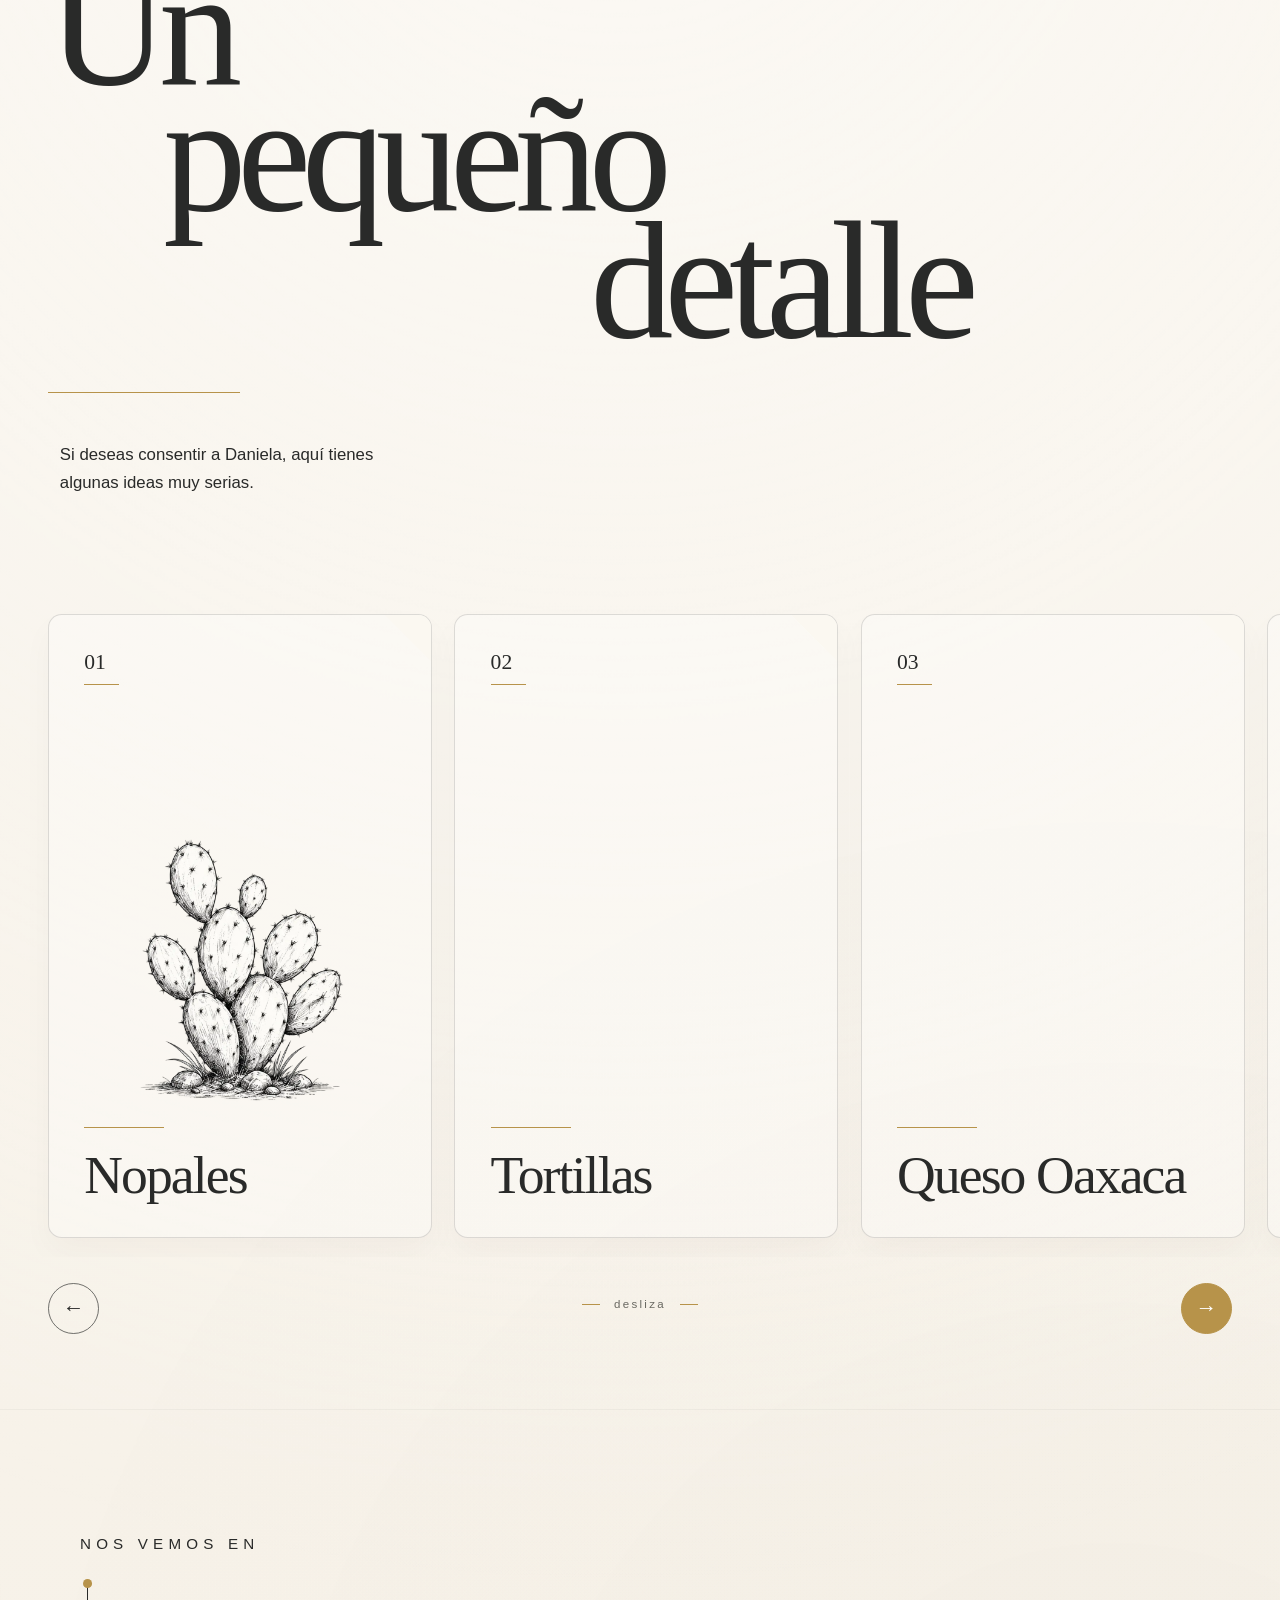
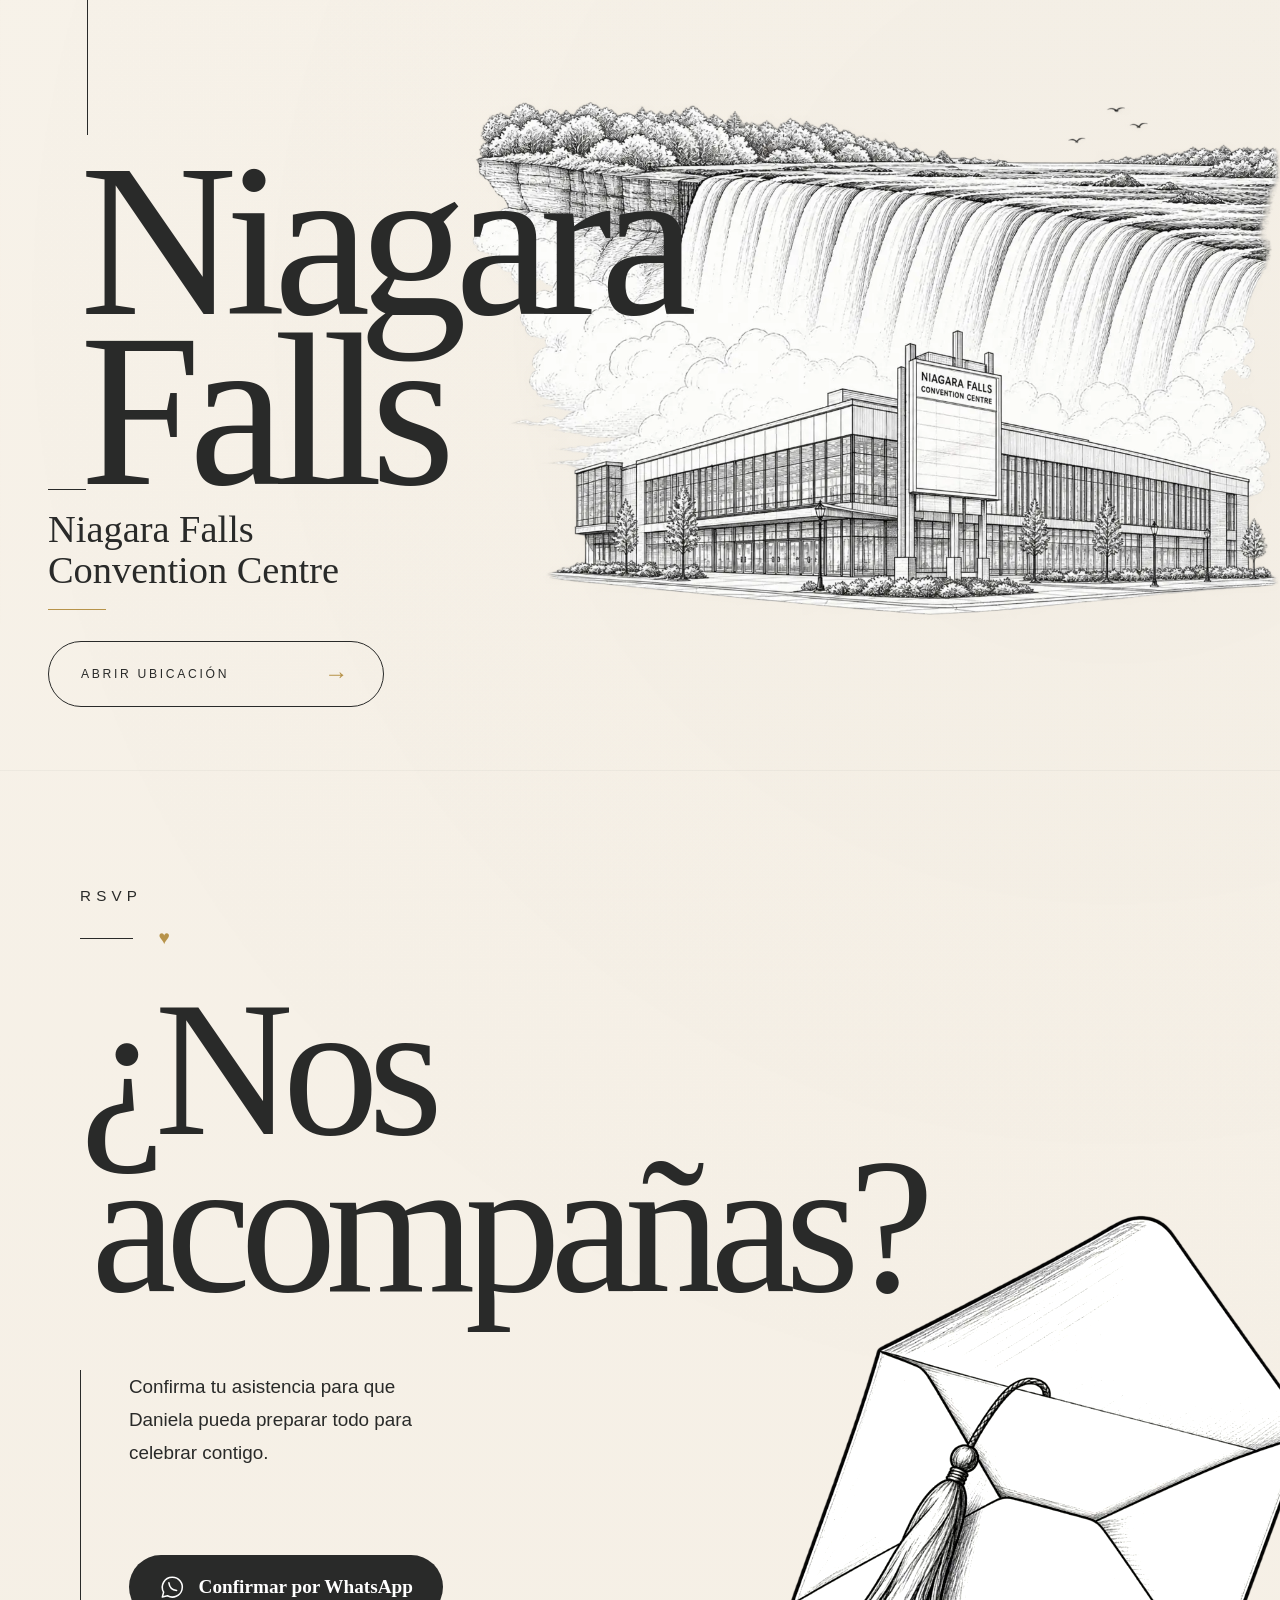
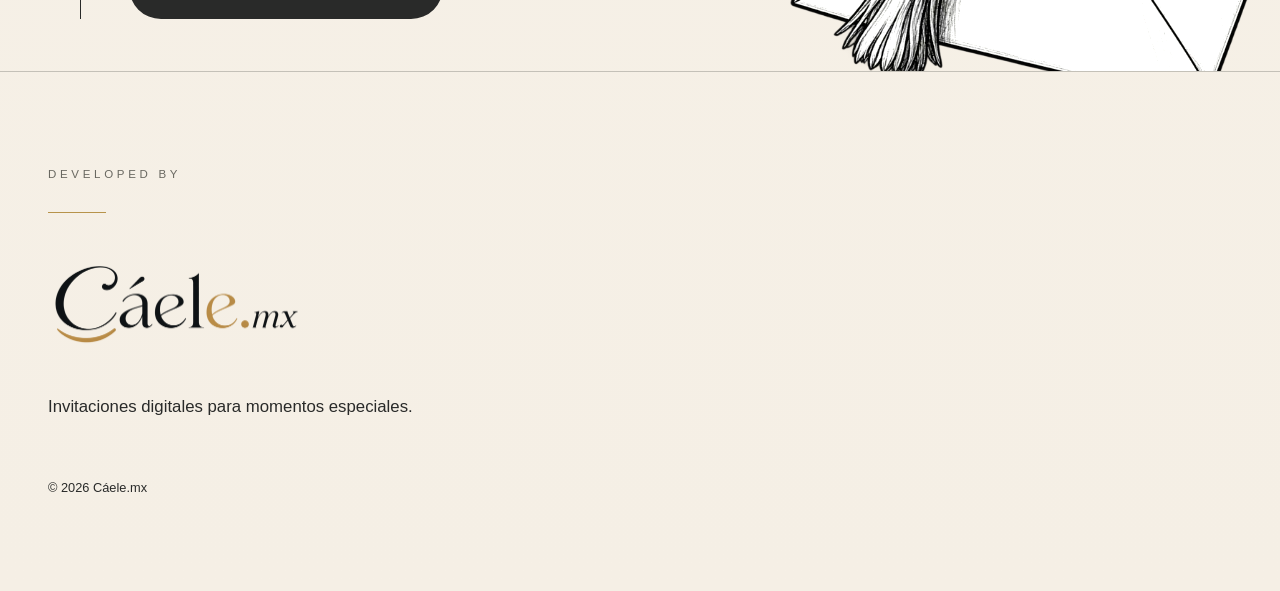
==== commit 9b442caa: "feat: add editorial event countdown" ====
--- a/index.html
+++ b/index.html
@@ -88,6 +88,50 @@
         </header>
 
         <main id="details">
+            <section class="editorial-section editorial-section--countdown" aria-labelledby="countdown-title">
+                <div class="editorial-shell countdown-layout">
+                    <div class="countdown-heading" data-reveal>
+                        <p class="editorial-kicker">Cuenta regresiva</p>
+                        <span class="gold-rule" aria-hidden="true"></span>
+                        <h2 id="countdown-title" class="display-title display-title--countdown">
+                            <span>El gran día</span><span>se acerca</span>
+                        </h2>
+                    </div>
+
+                    <div class="countdown-date-lockup" data-reveal>
+                        <span class="countdown-date-lockup__day">31</span>
+                        <span class="countdown-date-lockup__rule" aria-hidden="true"></span>
+                        <span class="countdown-date-lockup__detail">
+                            <strong>Octubre</strong>
+                            <span>2026 · 2:00 PM</span>
+                        </span>
+                    </div>
+
+                    <div class="countdown-clock" data-countdown data-reveal role="timer"
+                        aria-label="Cuenta regresiva para la graduación de Daniela">
+                        <div class="countdown-unit countdown-unit--days">
+                            <span class="countdown-unit__value" data-countdown-days>000</span>
+                            <span class="countdown-unit__label">Días</span>
+                        </div>
+                        <div class="countdown-unit">
+                            <span class="countdown-unit__value" data-countdown-hours>00</span>
+                            <span class="countdown-unit__label">Horas</span>
+                        </div>
+                        <div class="countdown-unit">
+                            <span class="countdown-unit__value" data-countdown-minutes>00</span>
+                            <span class="countdown-unit__label">Minutos</span>
+                        </div>
+                        <div class="countdown-unit">
+                            <span class="countdown-unit__value" data-countdown-seconds>00</span>
+                            <span class="countdown-unit__label">Segundos</span>
+                        </div>
+                    </div>
+
+                    <p class="sr-only" data-countdown-status aria-live="polite"></p>
+                    <span class="countdown-ornament" aria-hidden="true"></span>
+                </div>
+            </section>
+
             <section class="editorial-section editorial-section--dress" aria-labelledby="dress-title">
                 <div class="editorial-shell dress-layout">
                     <div class="editorial-heading" data-reveal>
--- a/css/styles.css
+++ b/css/styles.css
@@ -1767,6 +1767,160 @@
 }
 
 
+/* Countdown */
+
+.editorial-section--countdown {
+    min-block-size: max(100svh, 52rem);
+}
+
+.countdown-layout {
+    display: flex;
+    flex-direction: column;
+    padding-block: clamp(6rem, 13svh, 8.5rem) clamp(4.5rem, 9svh, 6rem);
+}
+
+.countdown-heading {
+    position: relative;
+    z-index: 2;
+}
+
+.countdown-heading .gold-rule {
+    margin-block: 1.6rem clamp(2.4rem, 6vw, 3.5rem);
+}
+
+.display-title--countdown {
+    display: grid;
+    font-size: clamp(4.6rem, 19vw, 9.5rem);
+    line-height: 0.82;
+}
+
+.display-title--countdown span:last-child {
+    margin-inline-start: 11%;
+}
+
+.countdown-date-lockup {
+    position: relative;
+    z-index: 2;
+    display: grid;
+    grid-template-columns: auto 0.0625rem auto;
+    align-items: center;
+    gap: clamp(1rem, 4vw, 1.5rem);
+    align-self: end;
+    margin-block-start: clamp(3rem, 8svh, 5rem);
+}
+
+.countdown-date-lockup__day {
+    font-family: var(--font-display);
+    font-size: clamp(4.6rem, 19vw, 7rem);
+    letter-spacing: -0.06em;
+    line-height: 0.75;
+}
+
+.countdown-date-lockup__rule {
+    inline-size: 0.0625rem;
+    block-size: 4.8rem;
+    background: var(--color-gold);
+}
+
+.countdown-date-lockup__detail {
+    display: grid;
+    gap: 0.5rem;
+    font-size: 0.72rem;
+    letter-spacing: 0.17em;
+    text-transform: uppercase;
+}
+
+.countdown-date-lockup__detail strong {
+    font-family: var(--font-display);
+    font-size: clamp(1.35rem, 5.4vw, 1.8rem);
+    font-weight: 400;
+    letter-spacing: 0;
+    text-transform: none;
+}
+
+.countdown-clock {
+    position: relative;
+    z-index: 2;
+    display: grid;
+    grid-template-columns: repeat(3, 1fr);
+    margin-block-start: auto;
+    border-block: 0.0625rem solid rgb(41 42 41 / 62%);
+}
+
+.countdown-unit {
+    display: grid;
+    justify-items: center;
+    gap: 0.65rem;
+    min-inline-size: 0;
+    padding: 1.4rem 0.35rem 1.25rem;
+    border-inline-start: 0.0625rem solid rgb(41 42 41 / 18%);
+}
+
+.countdown-unit--days {
+    grid-column: 1 / -1;
+    grid-template-columns: 1fr auto;
+    align-items: end;
+    justify-items: start;
+    padding: 1.35rem 0 1rem;
+    border-inline-start: 0;
+    border-block-end: 0.0625rem solid rgb(41 42 41 / 18%);
+}
+
+.countdown-unit:nth-child(2) {
+    border-inline-start: 0;
+}
+
+.countdown-unit__value {
+    font-family: var(--font-display);
+    font-size: clamp(3.2rem, 15vw, 5.5rem);
+    font-variant-numeric: tabular-nums;
+    letter-spacing: -0.055em;
+    line-height: 0.8;
+}
+
+.countdown-unit--days .countdown-unit__value {
+    font-size: clamp(7.2rem, 34vw, 12rem);
+}
+
+.countdown-unit__label {
+    color: var(--color-muted);
+    font-size: clamp(0.58rem, 2.4vw, 0.72rem);
+    letter-spacing: 0.18em;
+    text-transform: uppercase;
+}
+
+.countdown-unit--days .countdown-unit__label {
+    padding-block-end: 0.55rem;
+}
+
+.countdown-clock.is-complete .countdown-unit__value {
+    color: var(--color-gold);
+}
+
+.countdown-ornament {
+    position: absolute;
+    z-index: 1;
+    inset-block-start: 8%;
+    inset-inline-end: 2%;
+    inline-size: clamp(1.2rem, 5vw, 2rem);
+    aspect-ratio: 1;
+    background: var(--color-gold);
+    clip-path: polygon(50% 0, 57% 43%, 100% 50%, 57% 57%, 50% 100%, 43% 57%, 0 50%, 43% 43%);
+}
+
+.sr-only {
+    position: absolute;
+    inline-size: 0.0625rem;
+    block-size: 0.0625rem;
+    overflow: hidden;
+    padding: 0;
+    margin: -0.0625rem;
+    clip: rect(0, 0, 0, 0);
+    white-space: nowrap;
+    border: 0;
+}
+
+
 /* Dress code */
 
 .editorial-section--dress {
@@ -2306,6 +2460,47 @@
 /* Tablet and desktop */
 
 @media (min-width: 48rem) {
+    .display-title--countdown {
+        max-inline-size: 61rem;
+        font-size: clamp(7.8rem, 15vw, 12rem);
+    }
+
+    .countdown-date-lockup {
+        margin-block-start: clamp(2rem, 4svh, 3.5rem);
+    }
+
+    .countdown-clock {
+        grid-template-columns: 1.5fr repeat(3, 1fr);
+    }
+
+    .countdown-unit,
+    .countdown-unit--days {
+        grid-column: auto;
+        grid-template-columns: none;
+        align-items: initial;
+        justify-items: center;
+        gap: 1rem;
+        padding: clamp(1.8rem, 4vw, 2.6rem) 1rem;
+        border-block-end: 0;
+        border-inline-start: 0.0625rem solid rgb(41 42 41 / 18%);
+    }
+
+    .countdown-unit--days {
+        border-inline-start: 0;
+    }
+
+    .countdown-unit:nth-child(2) {
+        border-inline-start: 0.0625rem solid rgb(41 42 41 / 18%);
+    }
+
+    .countdown-unit--days .countdown-unit__value {
+        font-size: clamp(5.8rem, 9vw, 8.5rem);
+    }
+
+    .countdown-unit--days .countdown-unit__label {
+        padding-block-end: 0;
+    }
+
     .editorial-section--dress {
         min-block-size: max(100svh, 56rem);
     }
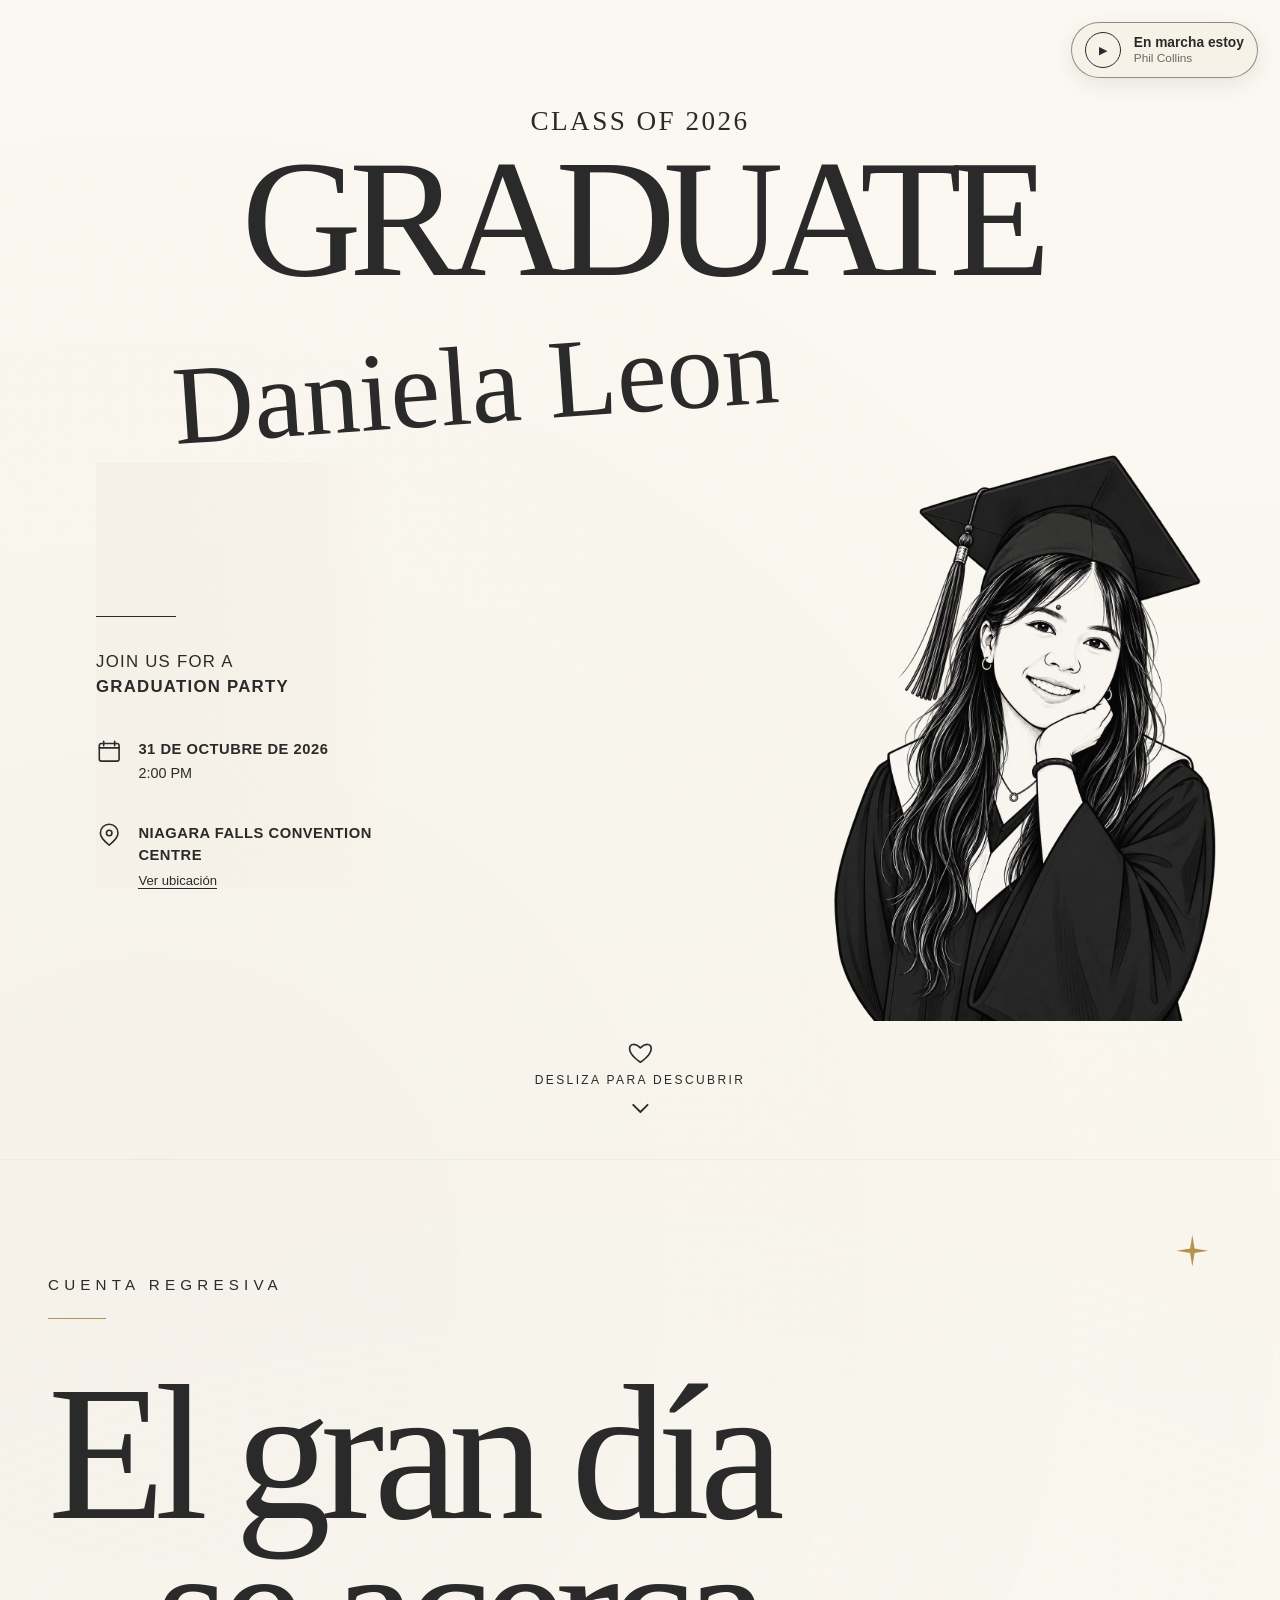
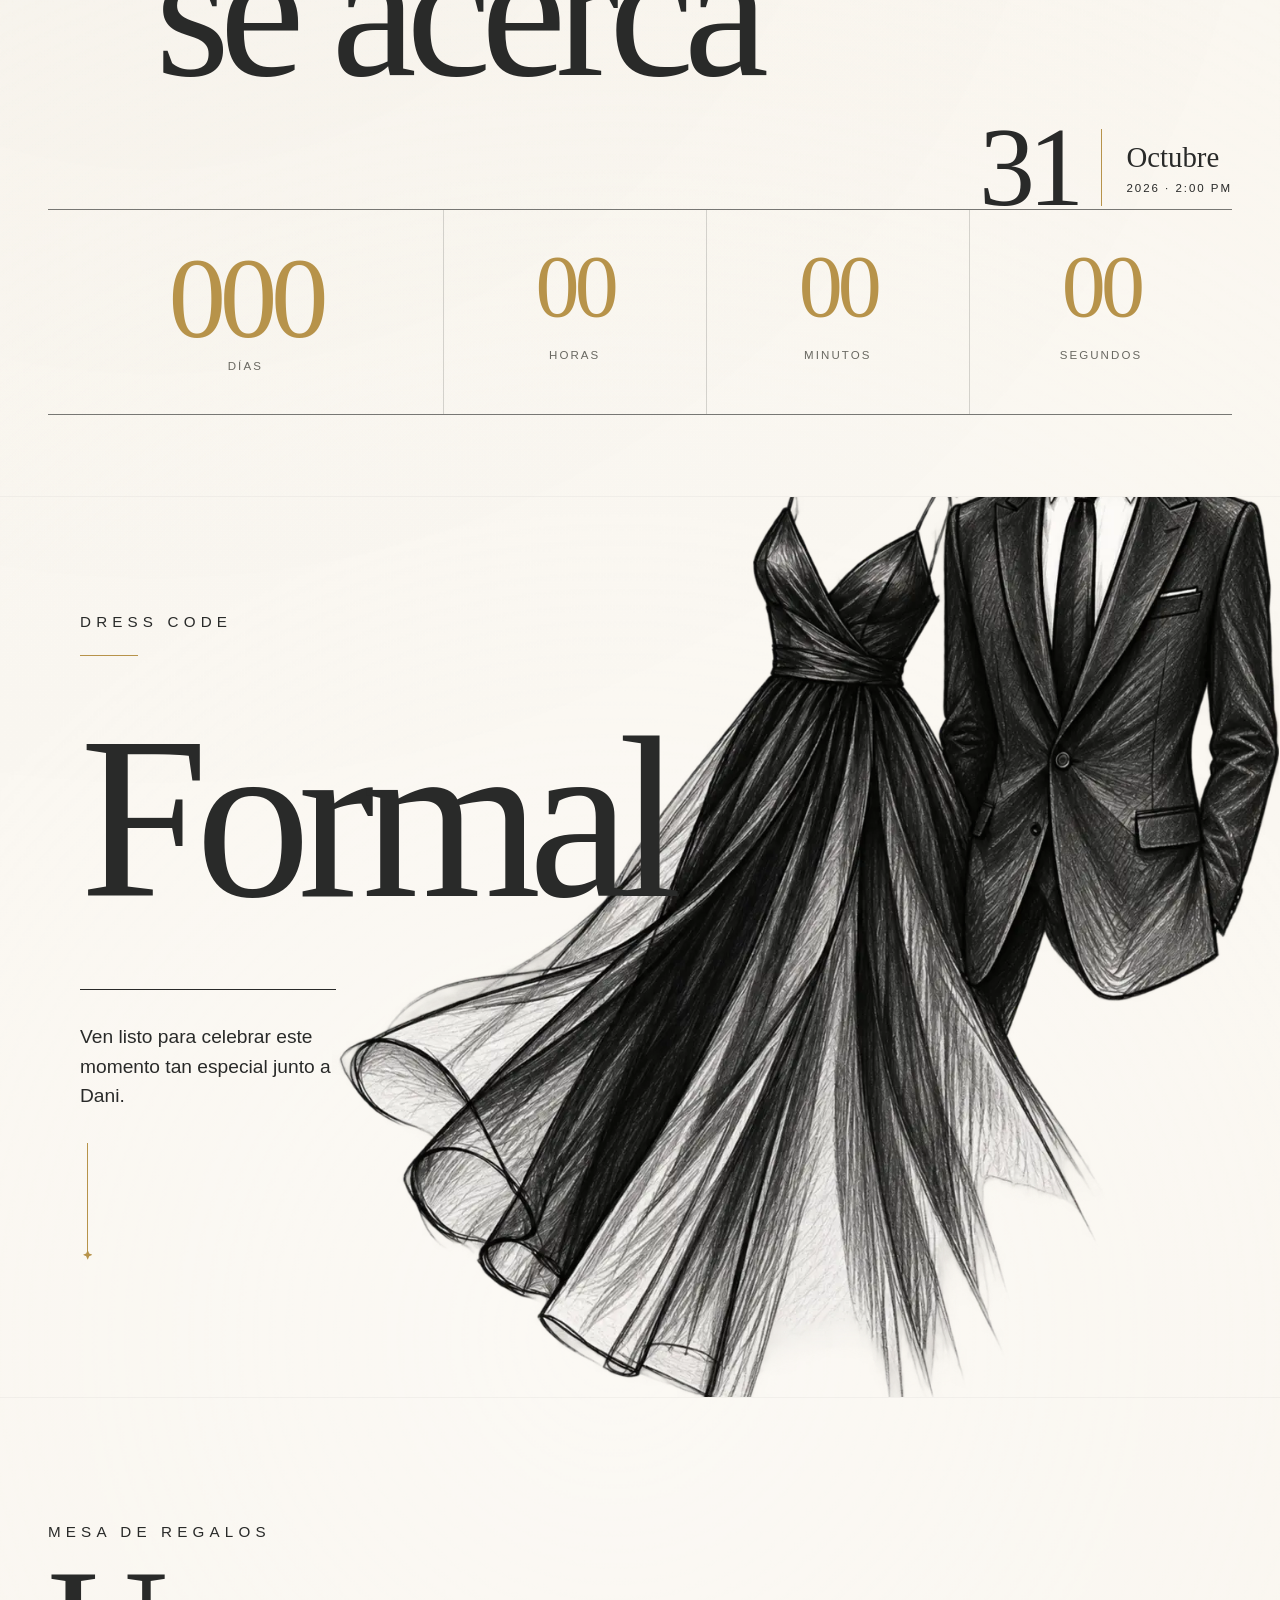
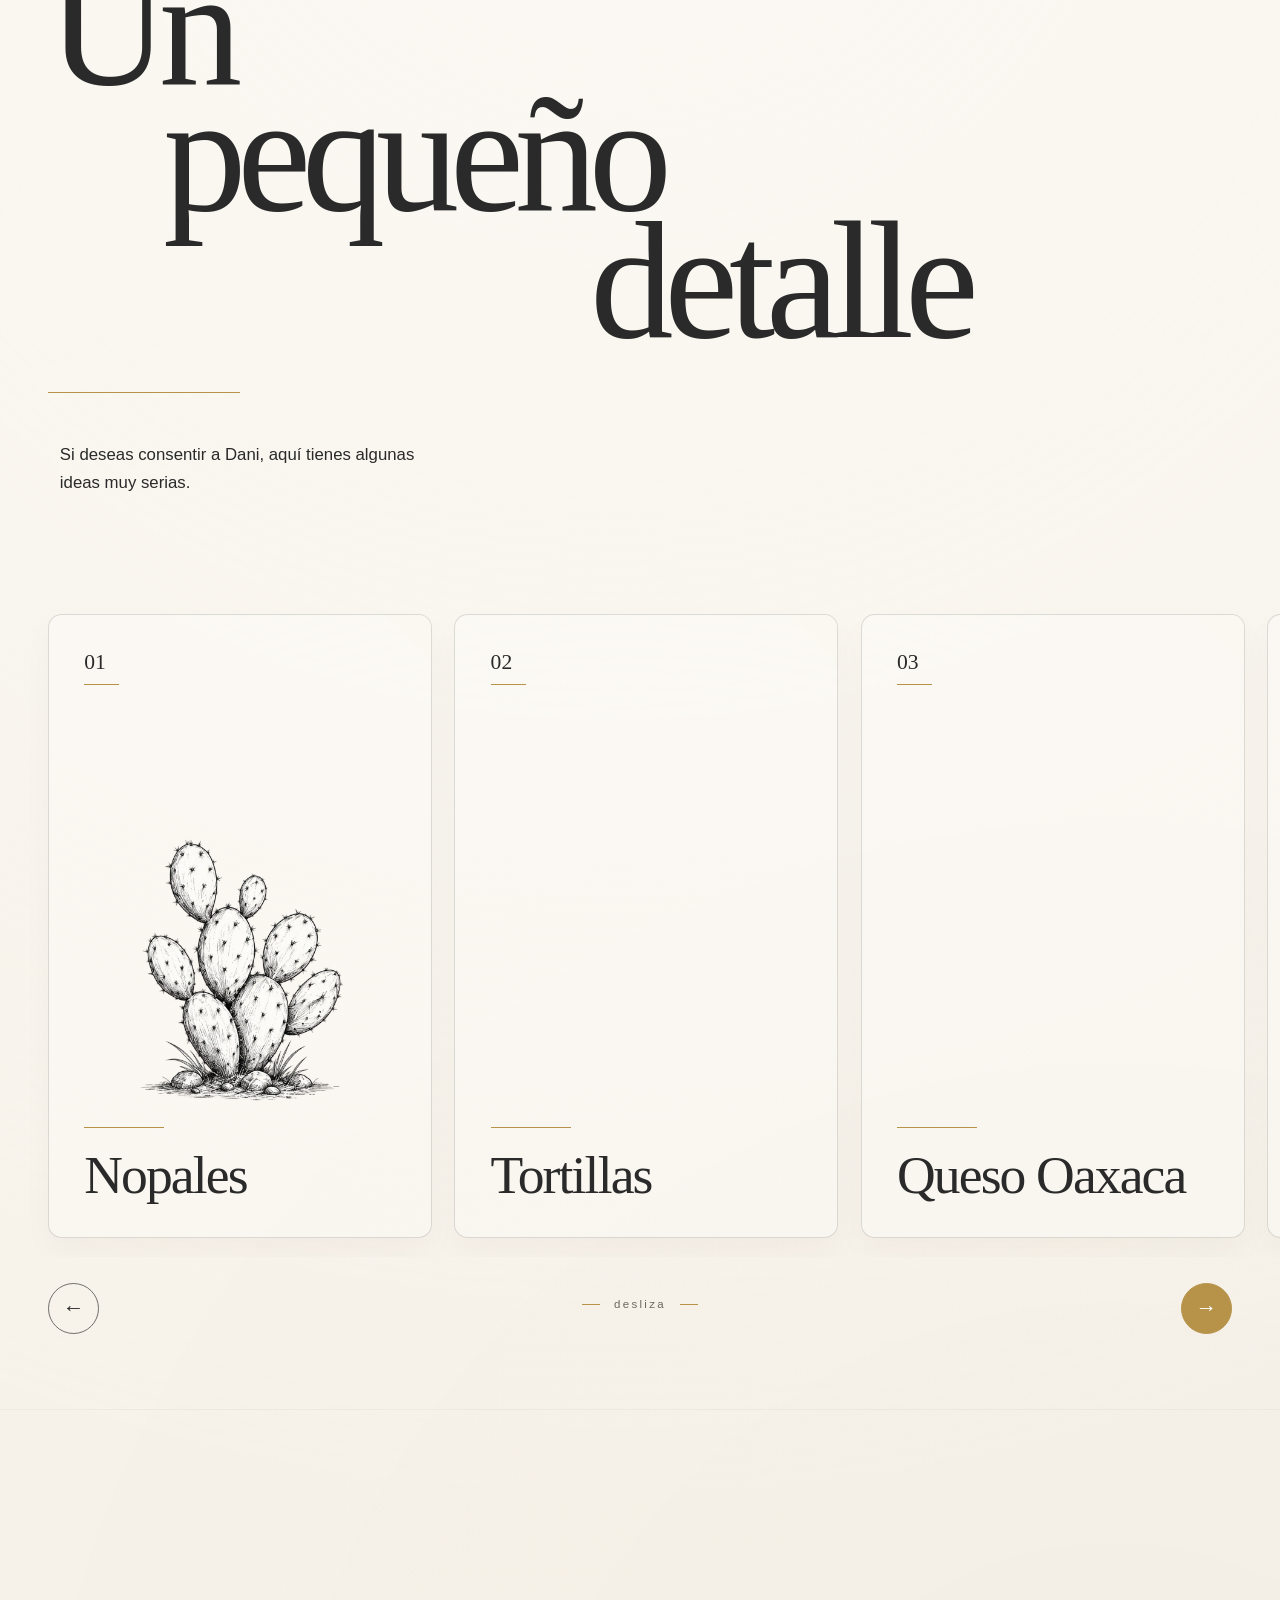
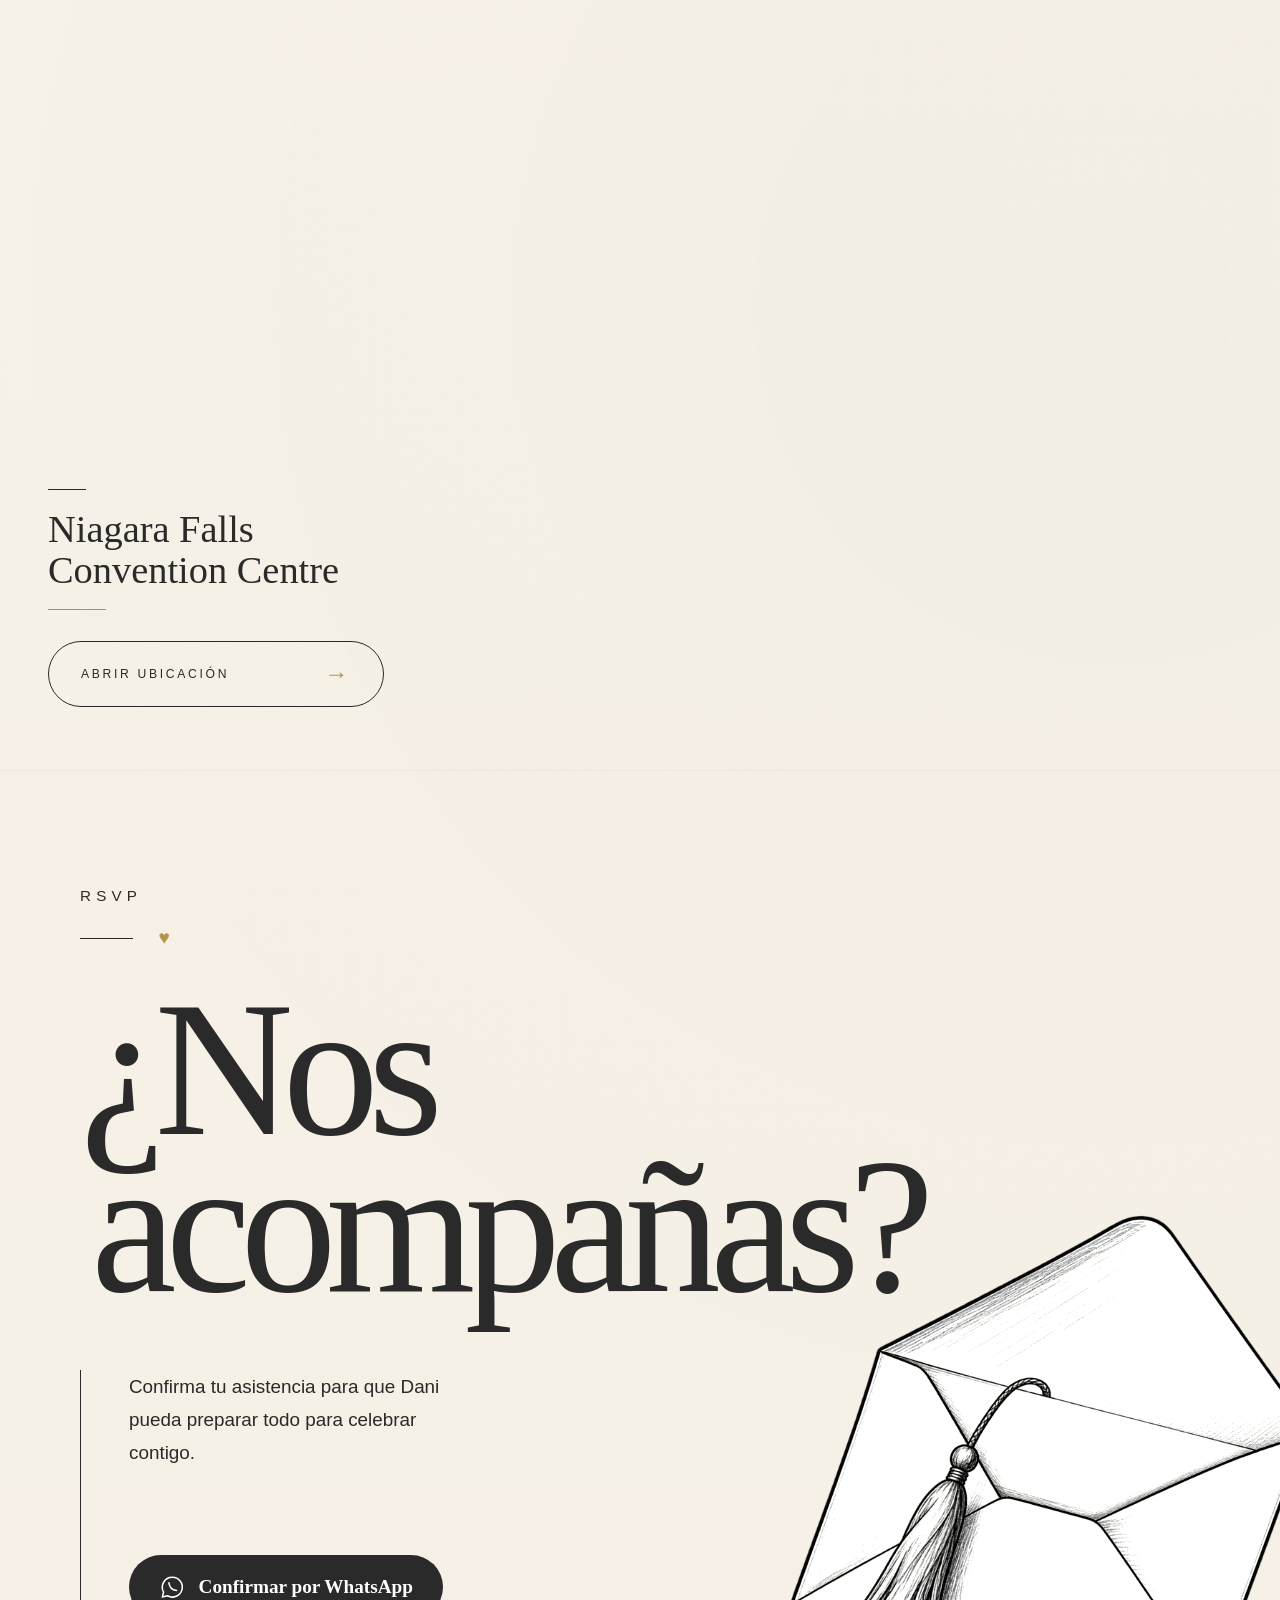
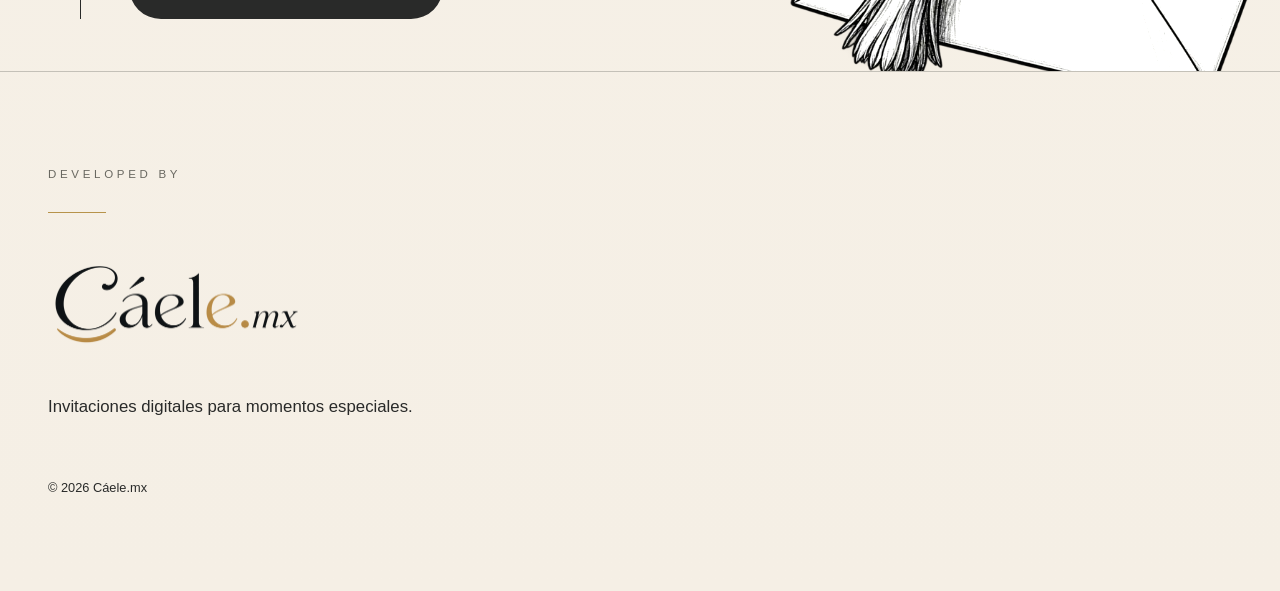
==== commit a2128a91: "fix: Change Daniela to Dani" ====
--- a/index.html
+++ b/index.html
@@ -142,7 +142,7 @@
 
                     <div class="editorial-copy-block" data-reveal>
                         <span class="ink-rule" aria-hidden="true"></span>
-                        <p>Ven listo para celebrar este momento tan especial junto a Daniela.</p>
+                        <p>Ven listo para celebrar este momento tan especial junto a Dani.</p>
                         <span class="gold-drop" aria-hidden="true"></span>
                     </div>
 
@@ -159,7 +159,7 @@
                             <span>Un</span><span>pequeño</span><span>detalle</span>
                         </h2>
                         <span class="gold-rule gold-rule--wide" aria-hidden="true"></span>
-                        <p class="gifts-intro">Si deseas consentir a Daniela, aquí tienes algunas ideas muy serias.</p>
+                        <p class="gifts-intro">Si deseas consentir a Dani, aquí tienes algunas ideas muy serias.</p>
                     </div>
 
                     <div class="gift-carousel" data-reveal>
@@ -292,7 +292,7 @@
                     </div>
 
                     <div class="rsvp-copy" data-reveal>
-                        <p>Confirma tu asistencia para que Daniela pueda preparar todo para celebrar contigo.</p>
+                        <p>Confirma tu asistencia para que Dani pueda preparar todo para celebrar contigo.</p>
                         <a id="rsvp-link" class="rsvp-button" href="#" target="_blank"
                             rel="noopener noreferrer">
                             <svg viewBox="0 0 24 24" fill="none" aria-hidden="true">
--- a/css/styles.css
+++ b/css/styles.css
@@ -2386,6 +2386,30 @@
 }
 
 @media (max-width: 47.999rem) {
+    .display-title--countdown {
+        font-size: clamp(3.2rem, 16vw, 6rem);
+    }
+
+    .display-title--dress {
+        font-size: clamp(4.7rem, 24vw, 7.5rem);
+    }
+
+    .display-title--gifts {
+        font-size: clamp(3.5rem, 18vw, 6.5rem);
+    }
+
+    .display-title--location {
+        font-size: clamp(3.8rem, 19vw, 7rem);
+    }
+
+    .display-title--rsvp {
+        font-size: clamp(2.75rem, 14.4vw, 5.5rem);
+    }
+
+    .display-title--rsvp span:last-child {
+        letter-spacing: -0.07em;
+    }
+
     .rsvp-art {
         inset-inline-start: clamp(-8rem, -22vw, -4rem);
         inset-block-end: -0.35rem;
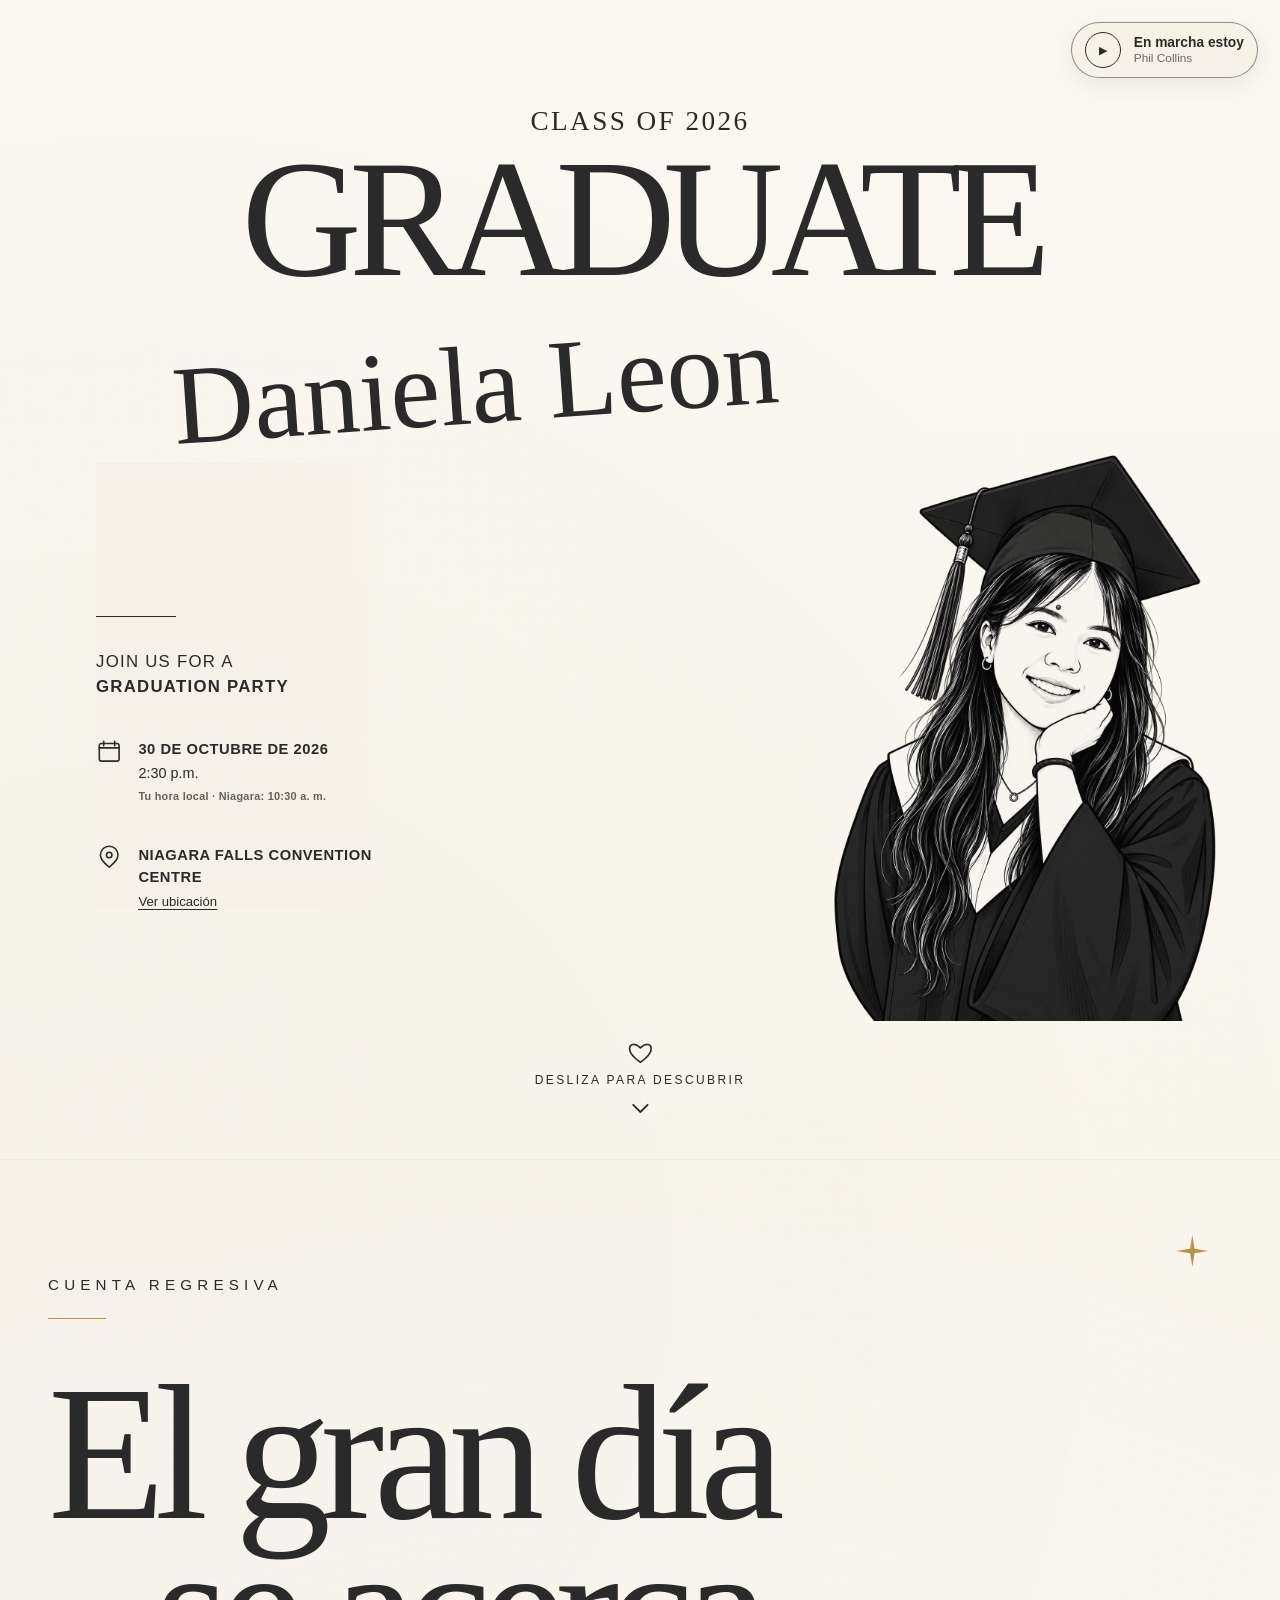
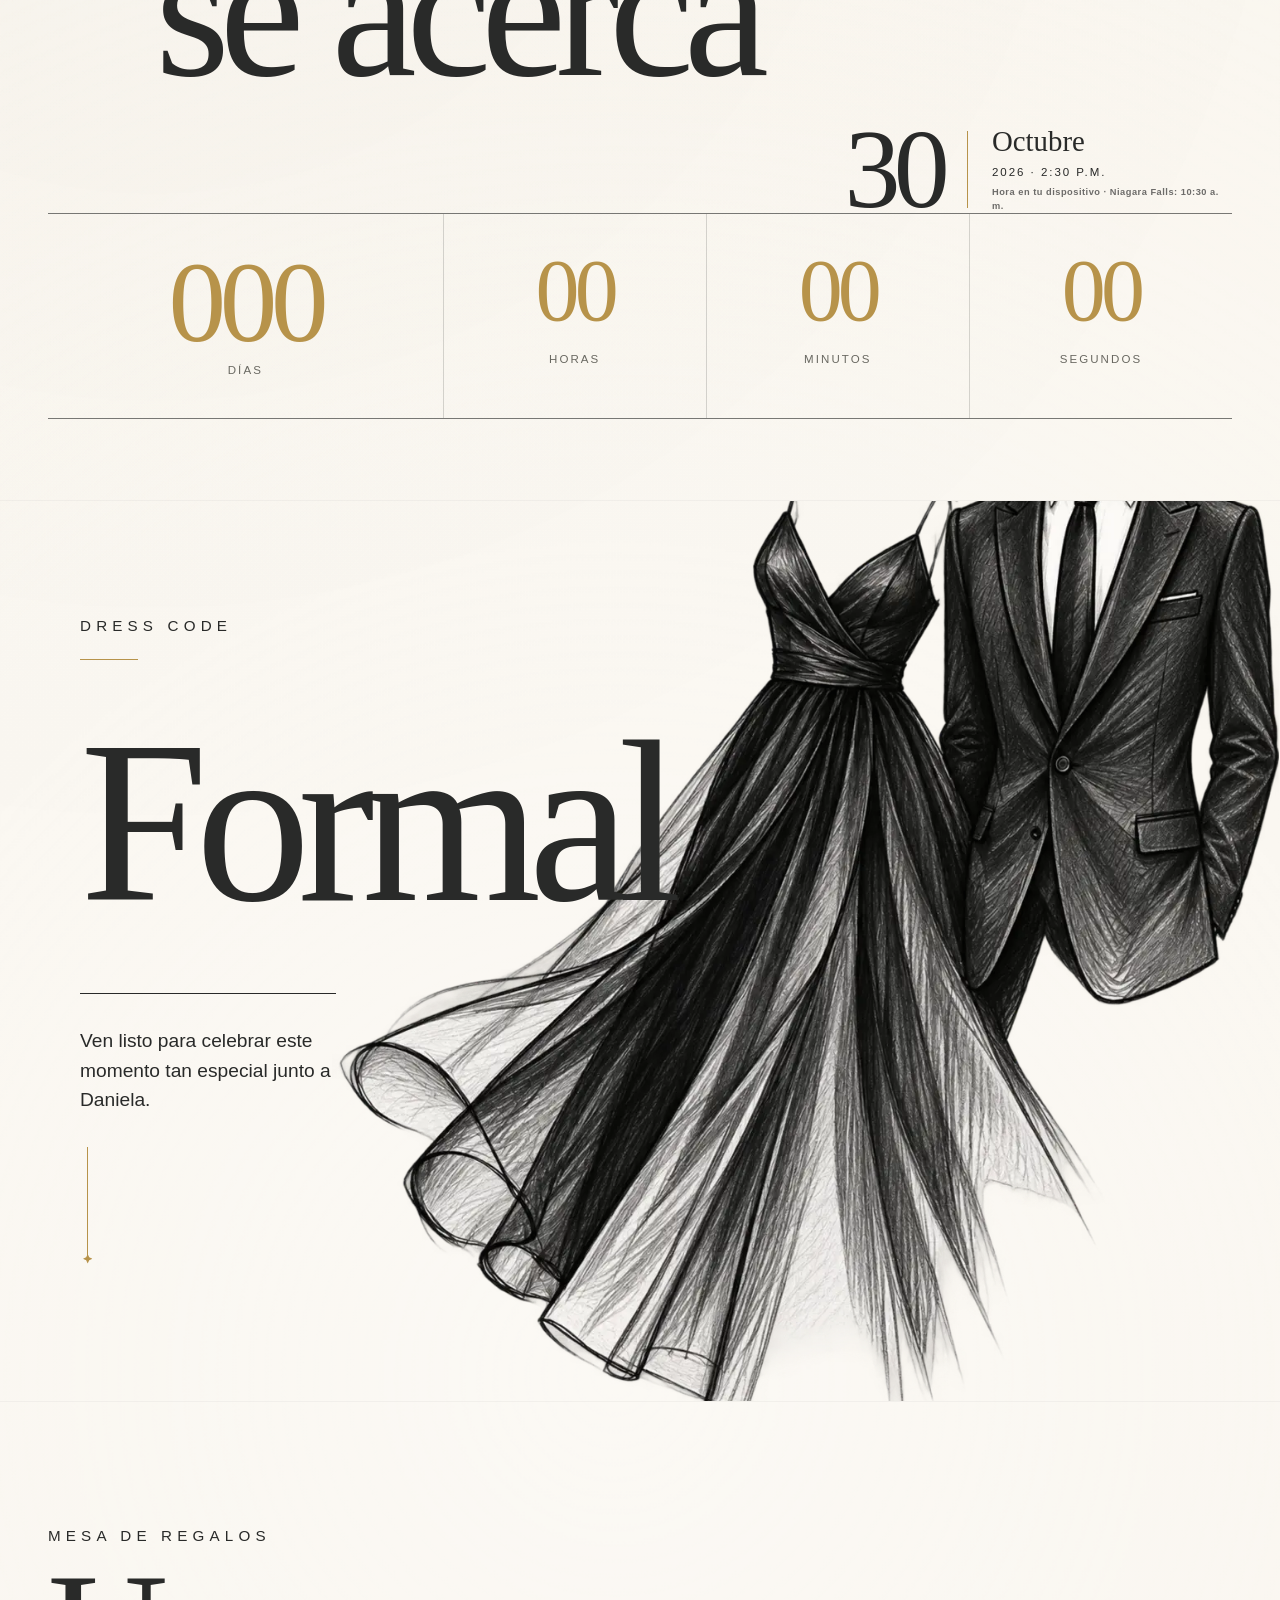
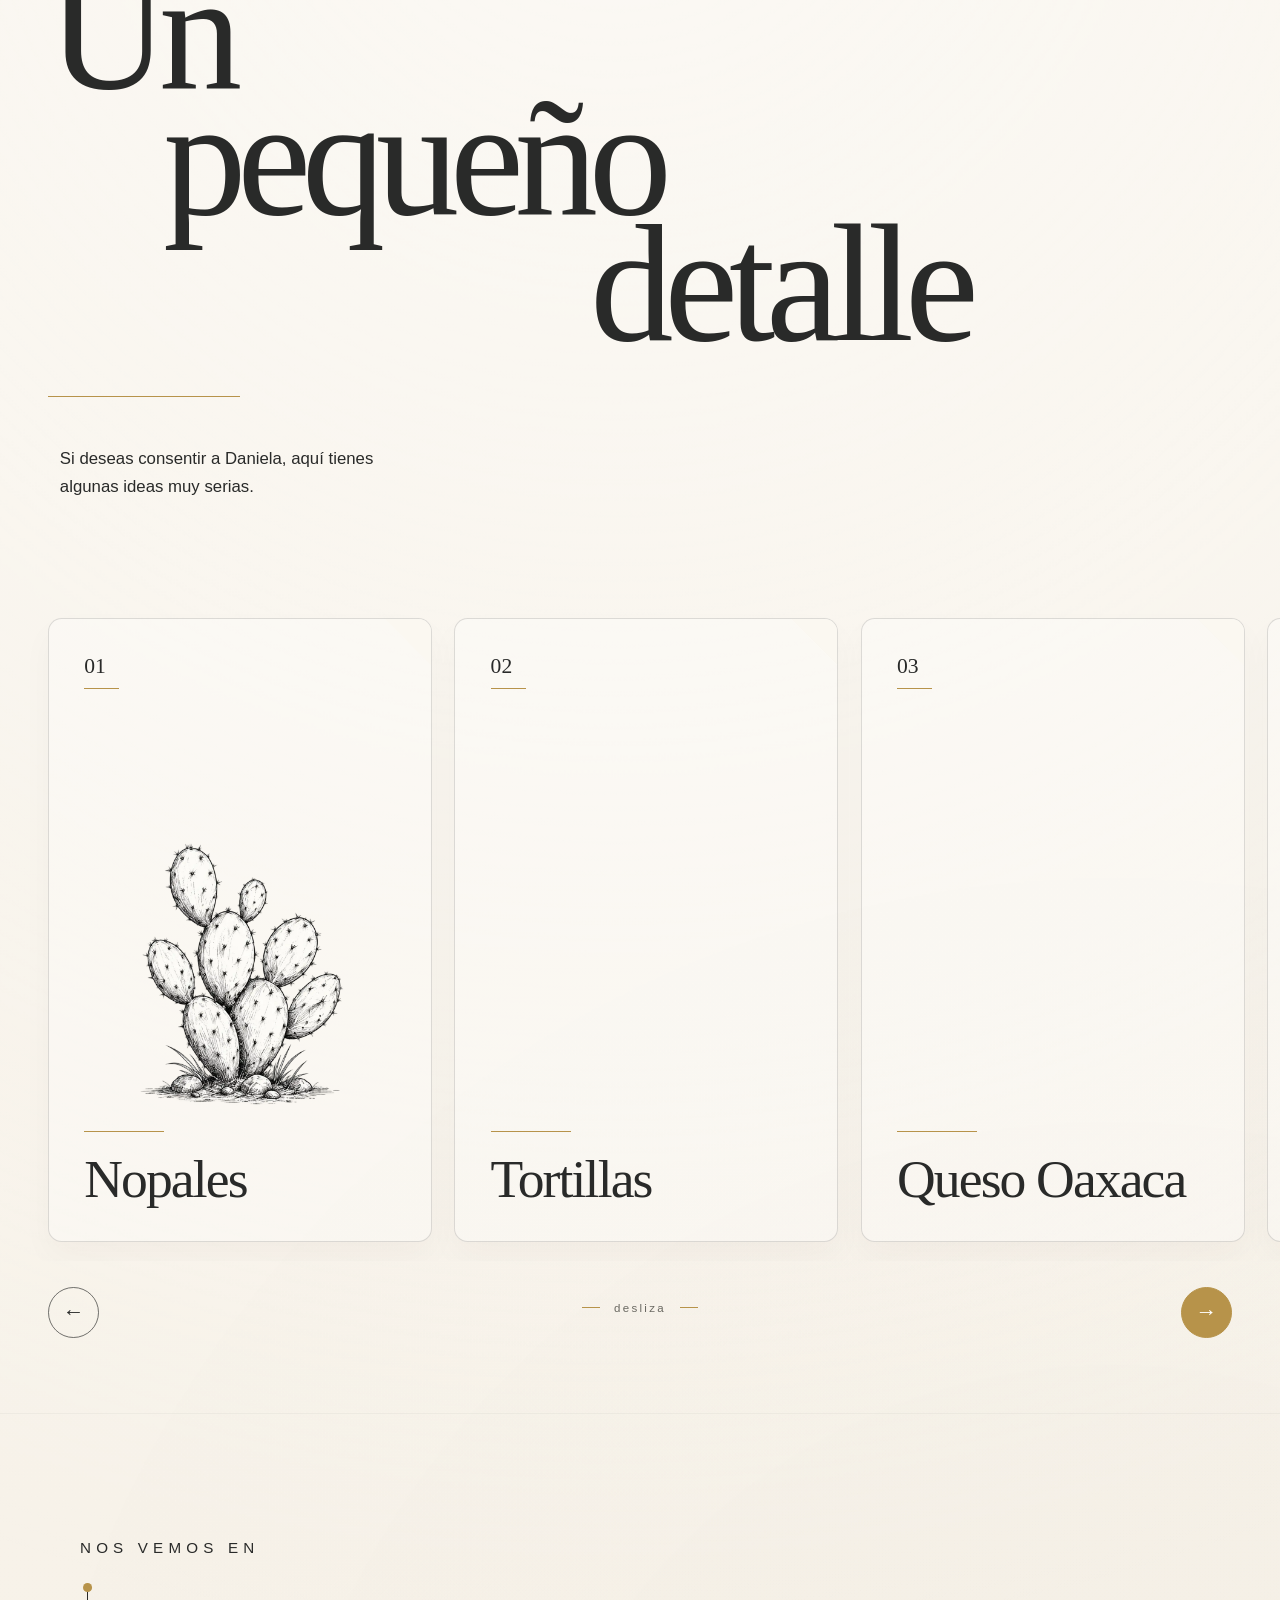
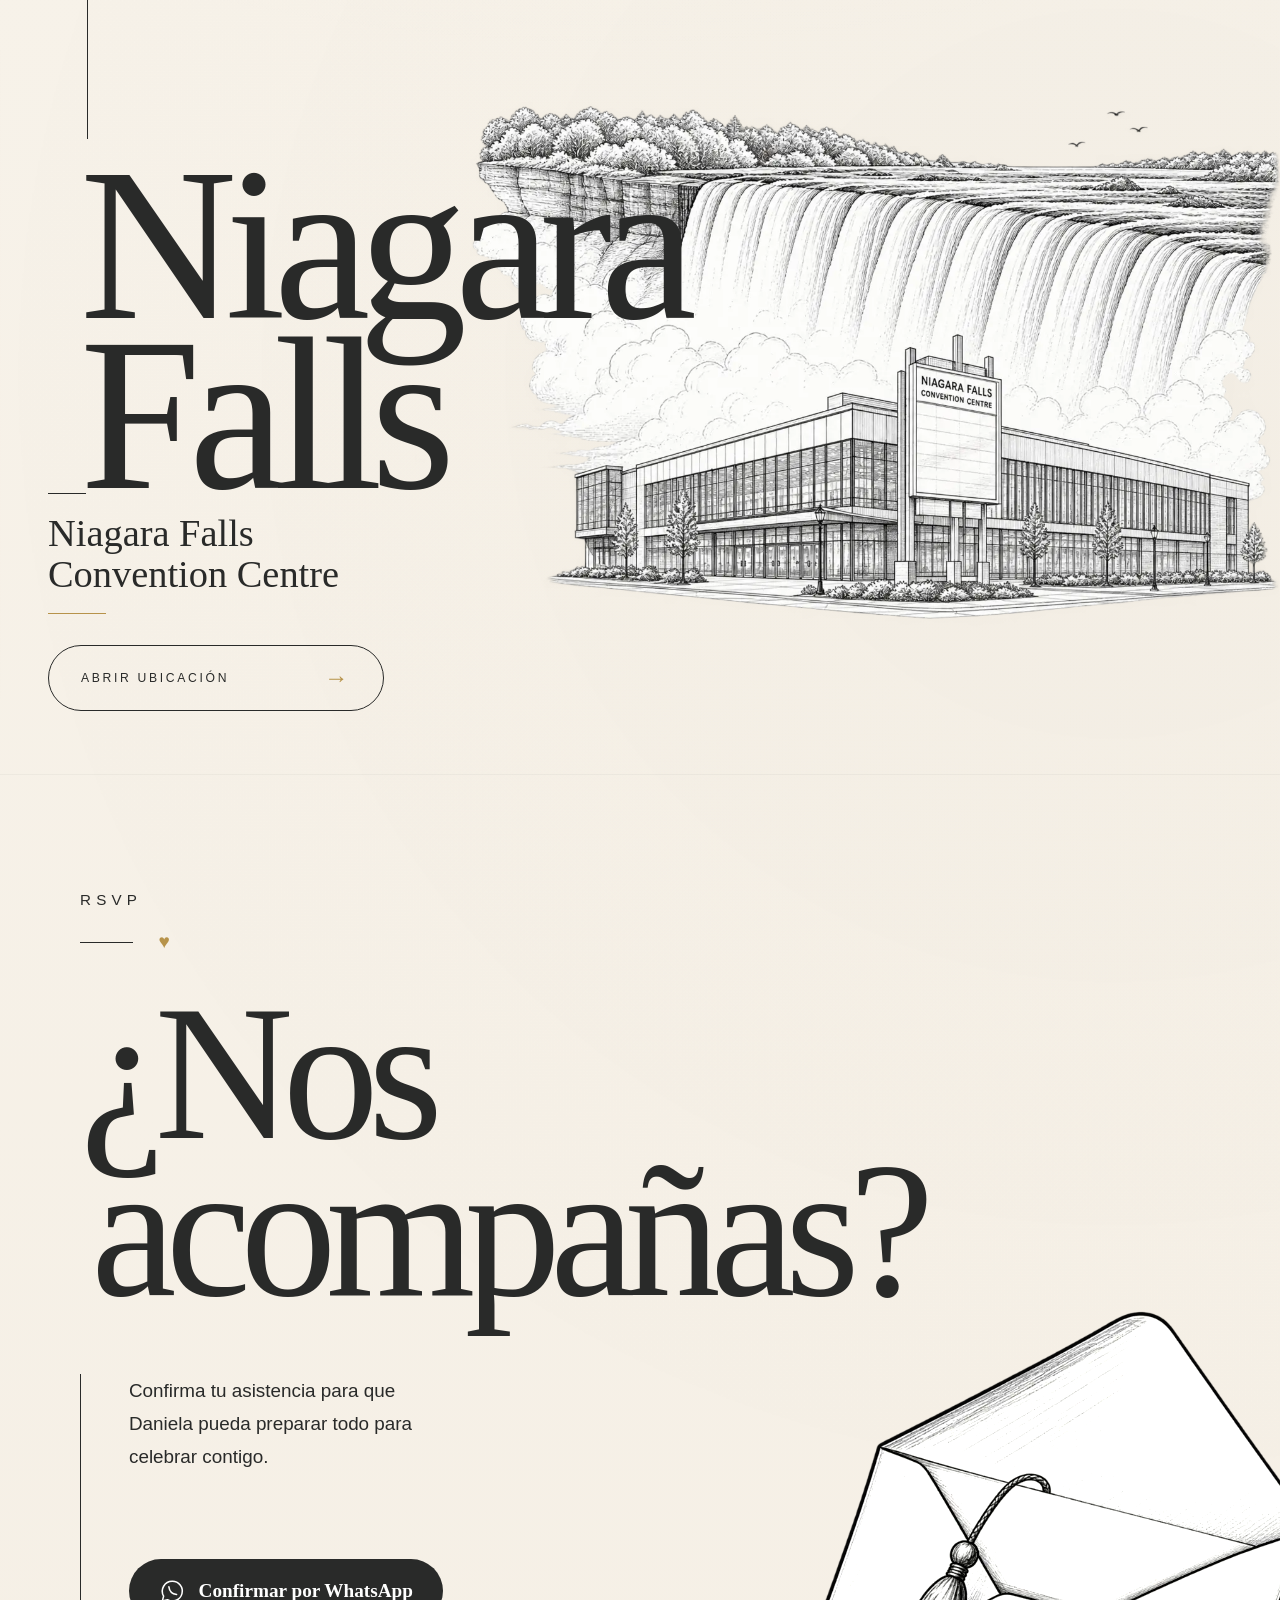
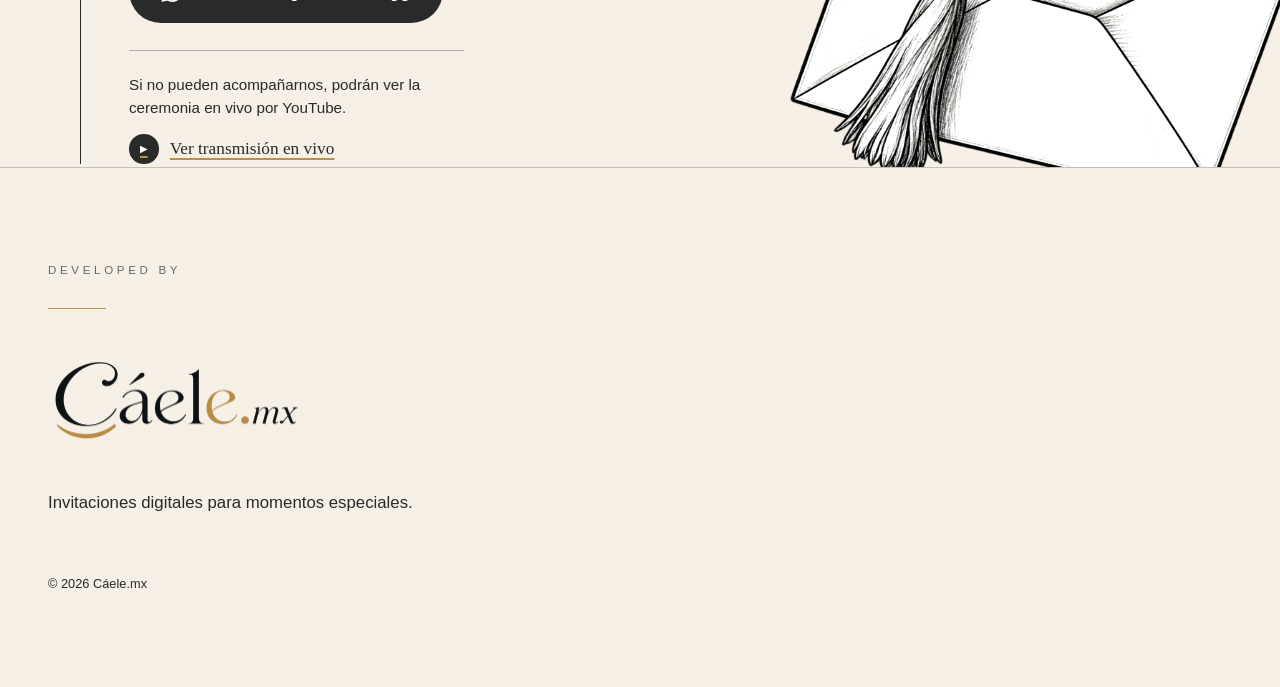
==== commit f2ca1f2a: "feat: update event time and add livestream" ====
--- a/index.html
+++ b/index.html
@@ -6,13 +6,13 @@
     <meta name="viewport" content="width=device-width, initial-scale=1">
     <title>Graduación Daniela Leon | Class of 2026</title>
     <meta name="description"
-        content="Acompaña a Daniela Leon a celebrar su graduación el 31 de octubre de 2026 en Niagara Falls Convention Centre.">
+        content="Acompaña a Daniela Leon a celebrar su graduación el 30 de octubre de 2026 en Niagara Falls Convention Centre.">
     <meta name="theme-color" content="#f4efe5">
     <meta name="author" content="Cáele.mx">
     <meta name="robots" content="noindex, nofollow">
     <link rel="icon" type="image/svg+xml" href="./assets/favicon.svg">
-    <link rel="stylesheet" href="./css/styles.css">
-    <script type="module" src="./js/main.js"></script>
+    <link rel="stylesheet" href="./css/styles.css?v=0.0.3-event-time">
+    <script type="module" src="./js/main.js?v=0.0.3-event-time"></script>
 </head>
 
 <body>
@@ -49,8 +49,13 @@
                                 <path d="M7 3v4M17 3v4M3 9h18" />
                             </svg>
                             <div>
-                                <p class="event-detail__primary">31 de octubre de 2026</p>
-                                <p class="event-detail__secondary">2:00 PM</p>
+                                <p class="event-detail__primary">
+                                    <time datetime="2026-10-30T14:30:00Z" data-event-local-date>30 de octubre de 2026</time>
+                                </p>
+                                <p class="event-detail__secondary">
+                                    <time datetime="2026-10-30T14:30:00Z" data-event-local-time>10:30 a. m.</time>
+                                </p>
+                                <p class="event-detail__timezone" data-event-zone-note="compact">Hora oficial de Niagara Falls</p>
                             </div>
                         </div>
 
@@ -99,11 +104,12 @@
                     </div>
 
                     <div class="countdown-date-lockup" data-reveal>
-                        <span class="countdown-date-lockup__day">31</span>
+                        <span class="countdown-date-lockup__day" data-event-local-day>30</span>
                         <span class="countdown-date-lockup__rule" aria-hidden="true"></span>
                         <span class="countdown-date-lockup__detail">
-                            <strong>Octubre</strong>
-                            <span>2026 · 2:00 PM</span>
+                            <strong data-event-local-month>Octubre</strong>
+                            <span><span data-event-local-year>2026</span> · <span data-event-local-time>10:30 a. m.</span></span>
+                            <small data-event-zone-note>Hora oficial de Niagara Falls</small>
                         </span>
                     </div>
 
@@ -142,7 +148,7 @@
 
                     <div class="editorial-copy-block" data-reveal>
                         <span class="ink-rule" aria-hidden="true"></span>
-                        <p>Ven listo para celebrar este momento tan especial junto a Dani.</p>
+                        <p>Ven listo para celebrar este momento tan especial junto a Daniela.</p>
                         <span class="gold-drop" aria-hidden="true"></span>
                     </div>
 
@@ -159,7 +165,7 @@
                             <span>Un</span><span>pequeño</span><span>detalle</span>
                         </h2>
                         <span class="gold-rule gold-rule--wide" aria-hidden="true"></span>
-                        <p class="gifts-intro">Si deseas consentir a Dani, aquí tienes algunas ideas muy serias.</p>
+                        <p class="gifts-intro">Si deseas consentir a Daniela, aquí tienes algunas ideas muy serias.</p>
                     </div>
 
                     <div class="gift-carousel" data-reveal>
@@ -292,7 +298,7 @@
                     </div>
 
                     <div class="rsvp-copy" data-reveal>
-                        <p>Confirma tu asistencia para que Dani pueda preparar todo para celebrar contigo.</p>
+                        <p>Confirma tu asistencia para que Daniela pueda preparar todo para celebrar contigo.</p>
                         <a id="rsvp-link" class="rsvp-button" href="#" target="_blank"
                             rel="noopener noreferrer">
                             <svg viewBox="0 0 24 24" fill="none" aria-hidden="true">
@@ -301,6 +307,16 @@
                             </svg>
                             <span>Confirmar por WhatsApp</span>
                         </a>
+
+                        <div class="rsvp-stream">
+                            <p>Si no pueden acompañarnos, podrán ver la ceremonia en vivo por YouTube.</p>
+                            <a class="rsvp-stream__link"
+                                href="https://youtube.com/@universityofniagarafallscanada?si=LqnKwSC5j3wvr77v"
+                                target="_blank" rel="noopener noreferrer">
+                                <span class="rsvp-stream__play" aria-hidden="true">▶</span>
+                                <span>Ver transmisión en vivo</span>
+                            </a>
+                        </div>
                     </div>
 
                     <img class="rsvp-art" src="./assets/illustrations/rsvp-envelope.webp" alt="" width="1000"
--- a/css/styles.css
+++ b/css/styles.css
@@ -816,6 +816,16 @@
     line-height: 1.45;
 }
 
+.event-detail__timezone {
+    max-inline-size: 14rem;
+    margin-block-start: 0.35rem !important;
+    color: rgb(41 42 41 / 72%);
+    font-size: clamp(0.56rem, 1.7vw, 0.68rem);
+    font-weight: 600;
+    letter-spacing: 0.025em;
+    line-height: 1.45;
+}
+
 .event-detail__link {
     display: inline-block;
 
@@ -1835,6 +1845,17 @@
     font-size: clamp(1.35rem, 5.4vw, 1.8rem);
     font-weight: 400;
     letter-spacing: 0;
+    text-transform: none;
+}
+
+.countdown-date-lockup__detail small {
+    display: block;
+    max-inline-size: 15rem;
+    color: rgb(41 42 41 / 68%);
+    font-size: 0.58rem;
+    font-weight: 600;
+    letter-spacing: 0.055em;
+    line-height: 1.45;
     text-transform: none;
 }
 
@@ -2290,7 +2311,7 @@
 /* RSVP */
 
 .editorial-section--rsvp {
-    min-block-size: max(100svh, 55rem);
+    min-block-size: max(100svh, 62rem);
 }
 
 .rsvp-layout {
@@ -2343,6 +2364,47 @@
     margin: 0 0 2.4rem;
     font-size: clamp(0.98rem, 3.9vw, 1.18rem);
     line-height: 1.75;
+}
+
+.rsvp-stream {
+    inline-size: min(100%, 21rem);
+    margin-block-start: 1.7rem;
+    padding-block-start: 1.35rem;
+    border-block-start: 0.0625rem solid rgb(41 42 41 / 34%);
+}
+
+.rsvp-stream p {
+    margin: 0 0 0.9rem;
+    font-size: clamp(0.82rem, 3.2vw, 0.95rem);
+    line-height: 1.55;
+}
+
+.rsvp-stream__link {
+    display: inline-flex;
+    align-items: center;
+    gap: 0.7rem;
+    color: var(--color-ink);
+    font-family: var(--font-display);
+    font-size: clamp(0.94rem, 3.7vw, 1.08rem);
+    line-height: 1.25;
+    text-decoration: underline;
+    text-decoration-color: var(--color-gold);
+    text-decoration-thickness: 0.1rem;
+    text-underline-offset: 0.28rem;
+}
+
+.rsvp-stream__play {
+    display: grid;
+    place-items: center;
+    inline-size: 1.85rem;
+    aspect-ratio: 1;
+    flex: 0 0 auto;
+    color: white;
+    background: var(--color-ink);
+    border-radius: 50%;
+    font-family: system-ui, sans-serif;
+    font-size: 0.62rem;
+    text-decoration: none;
 }
 
 .rsvp-button {
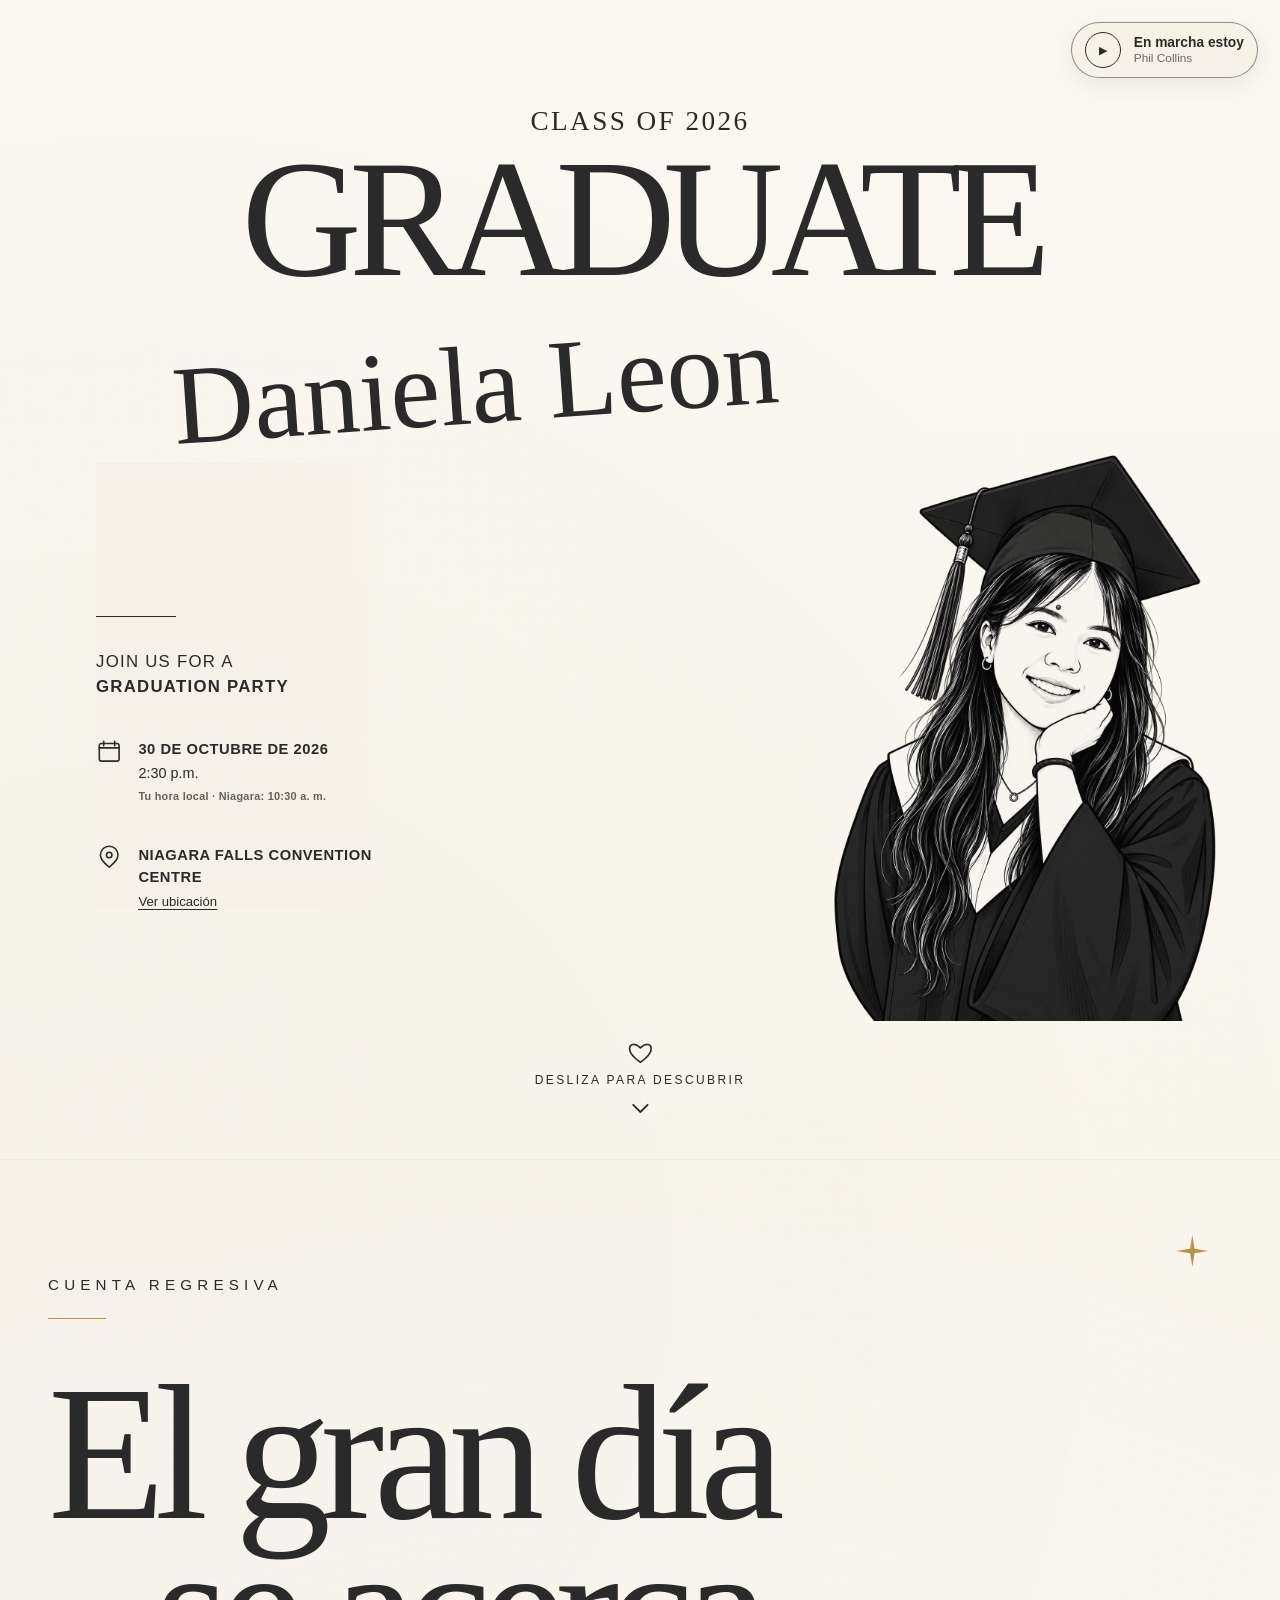
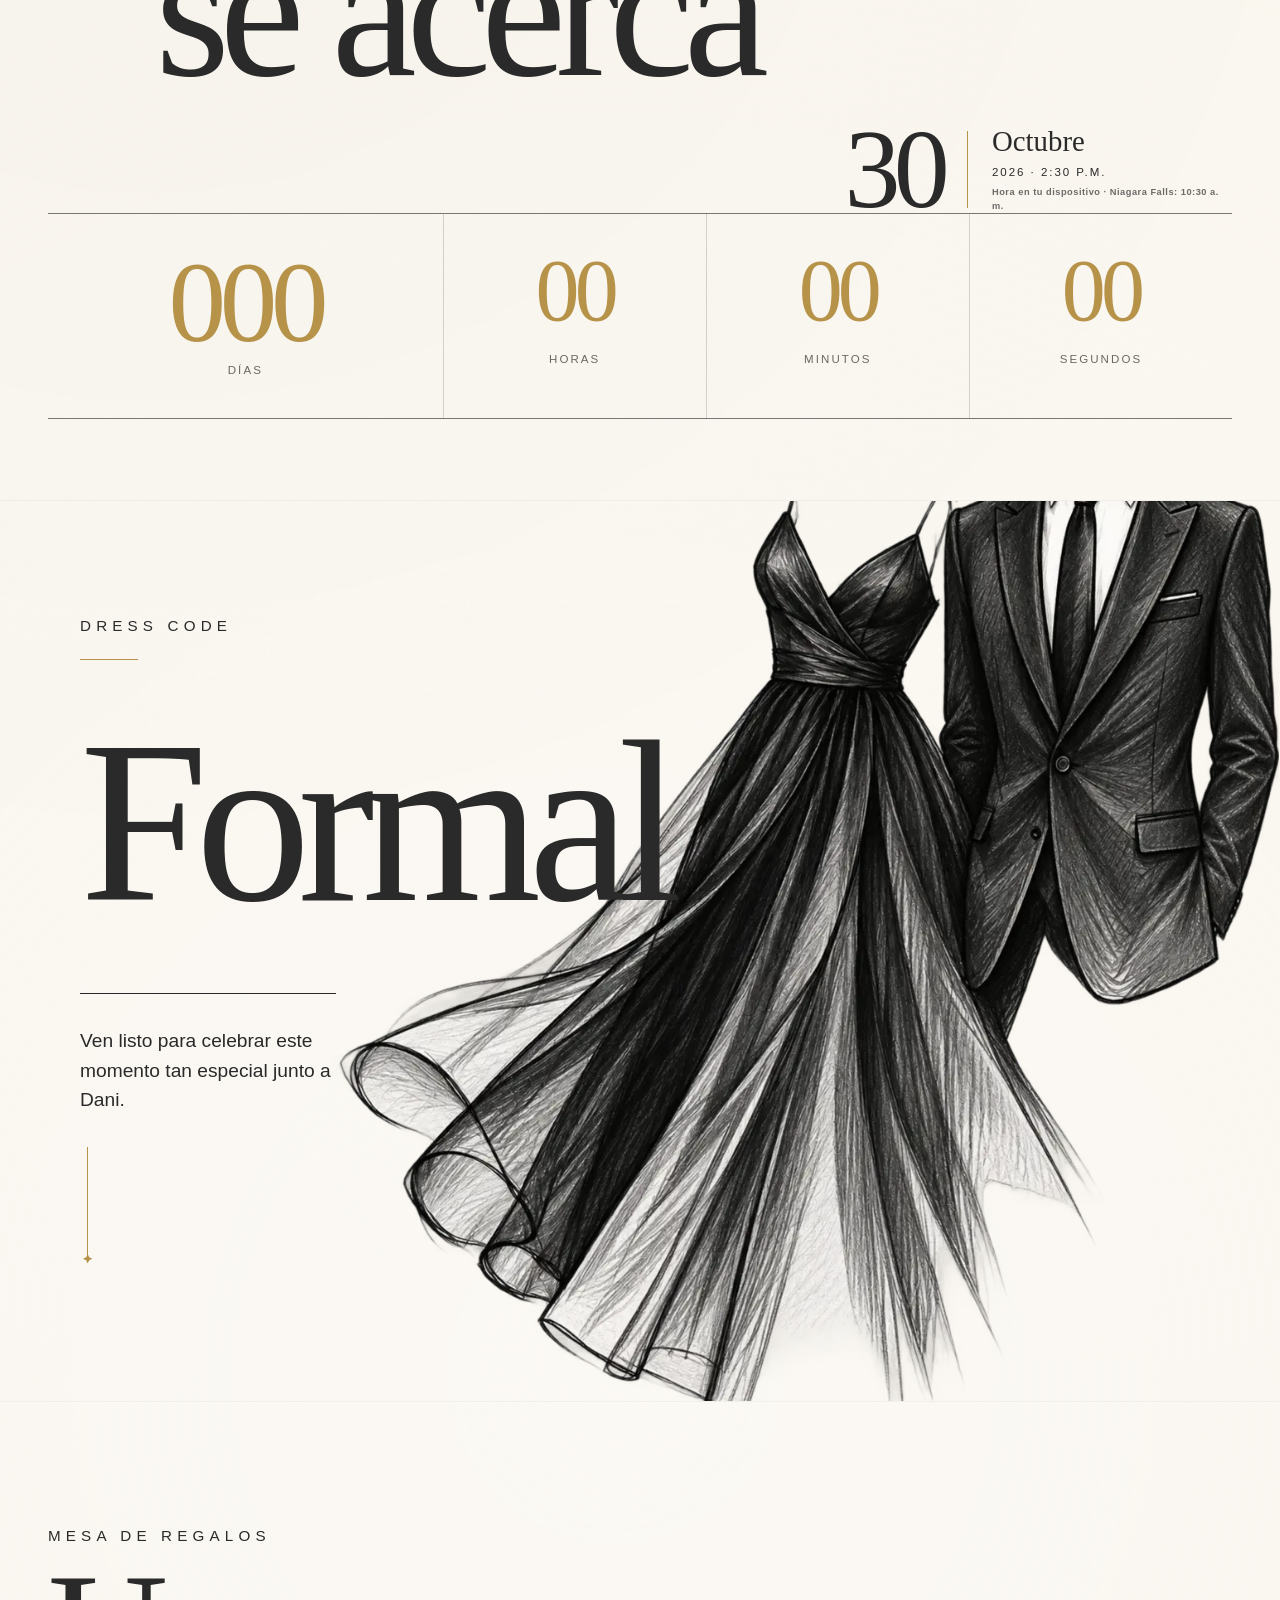
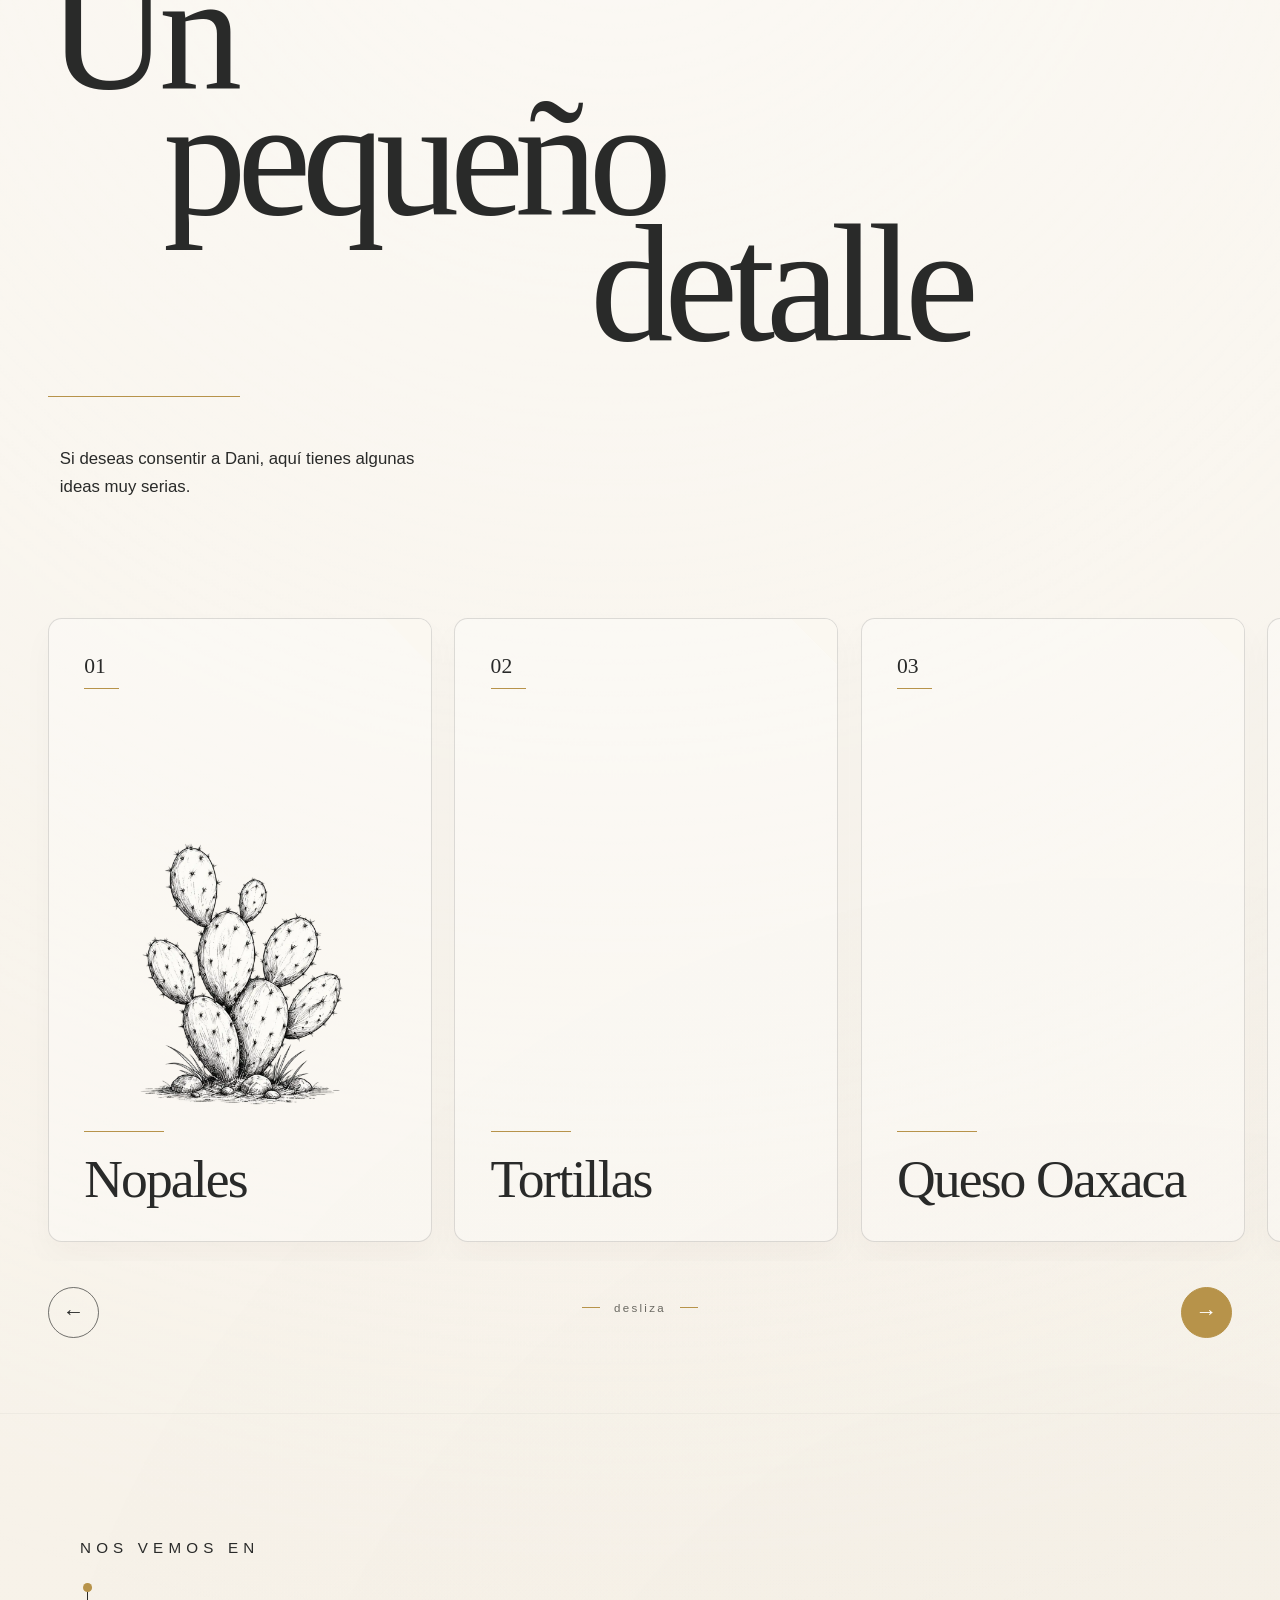
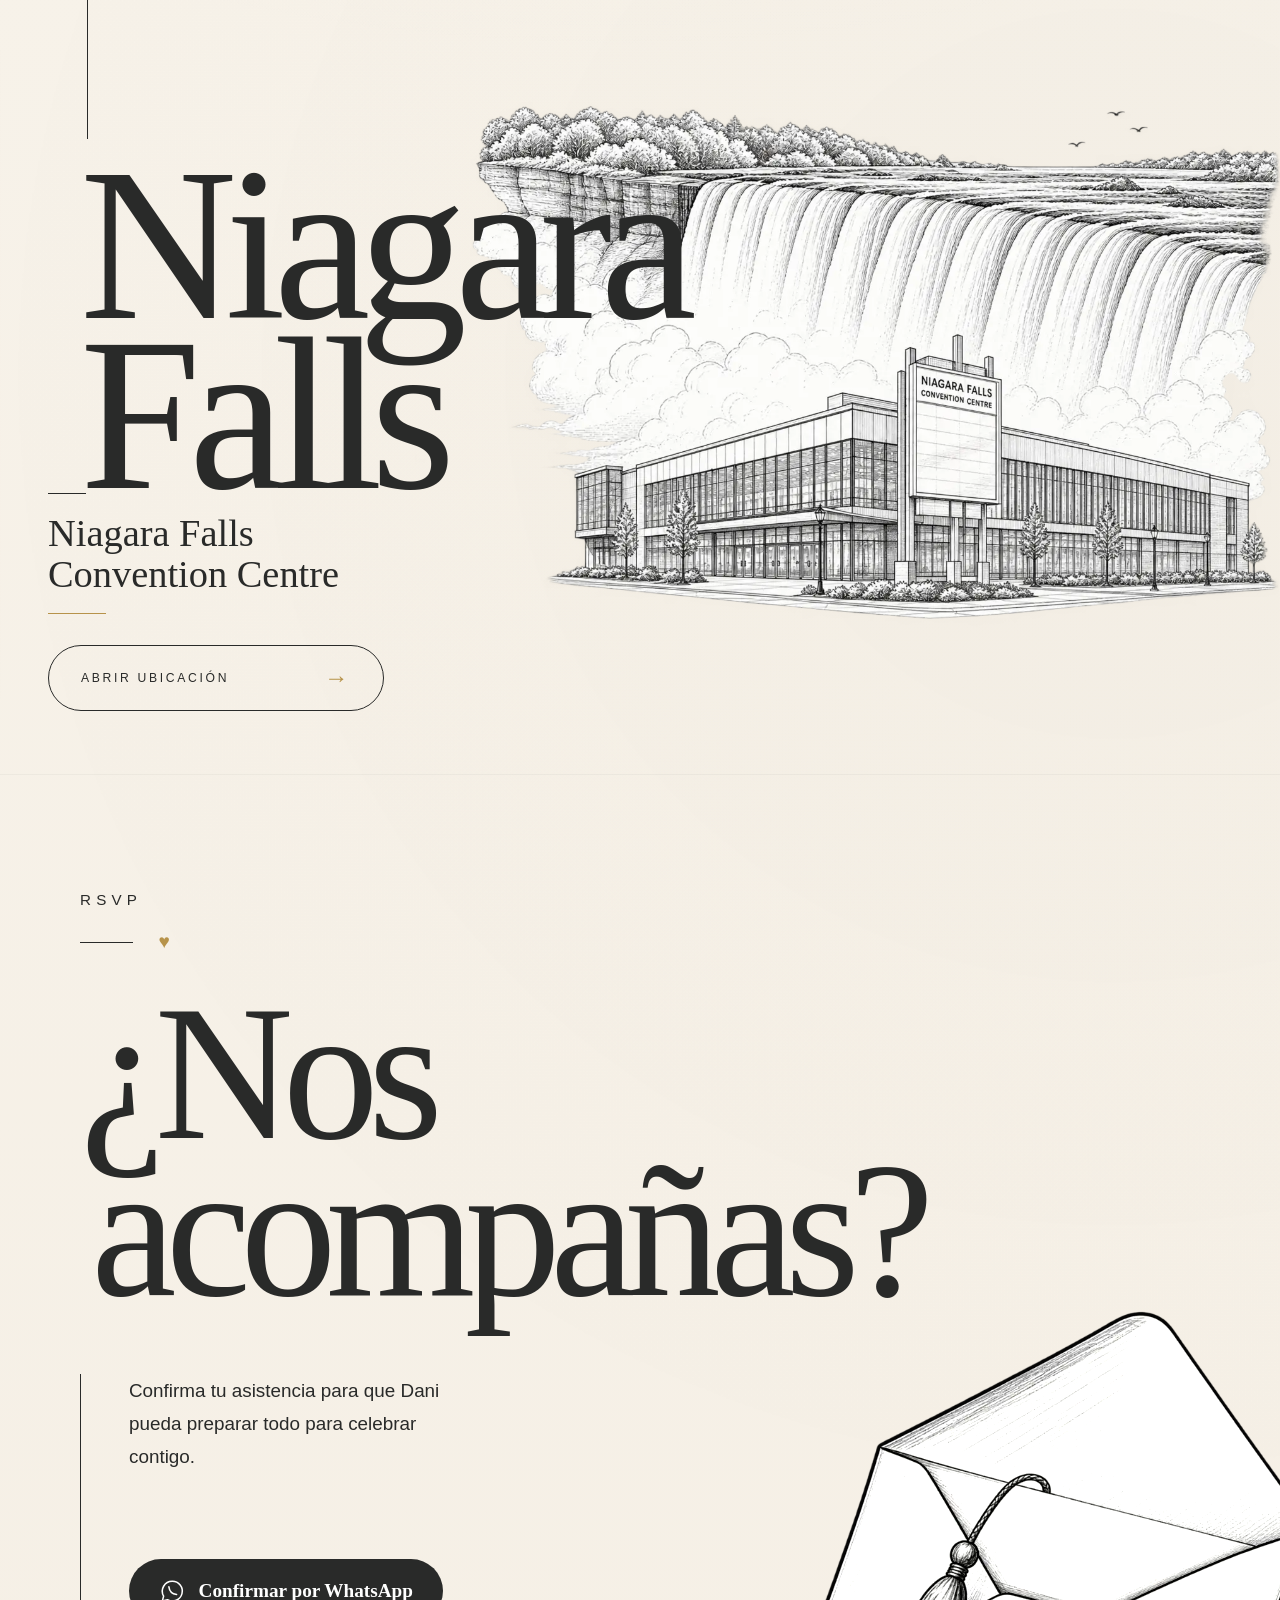
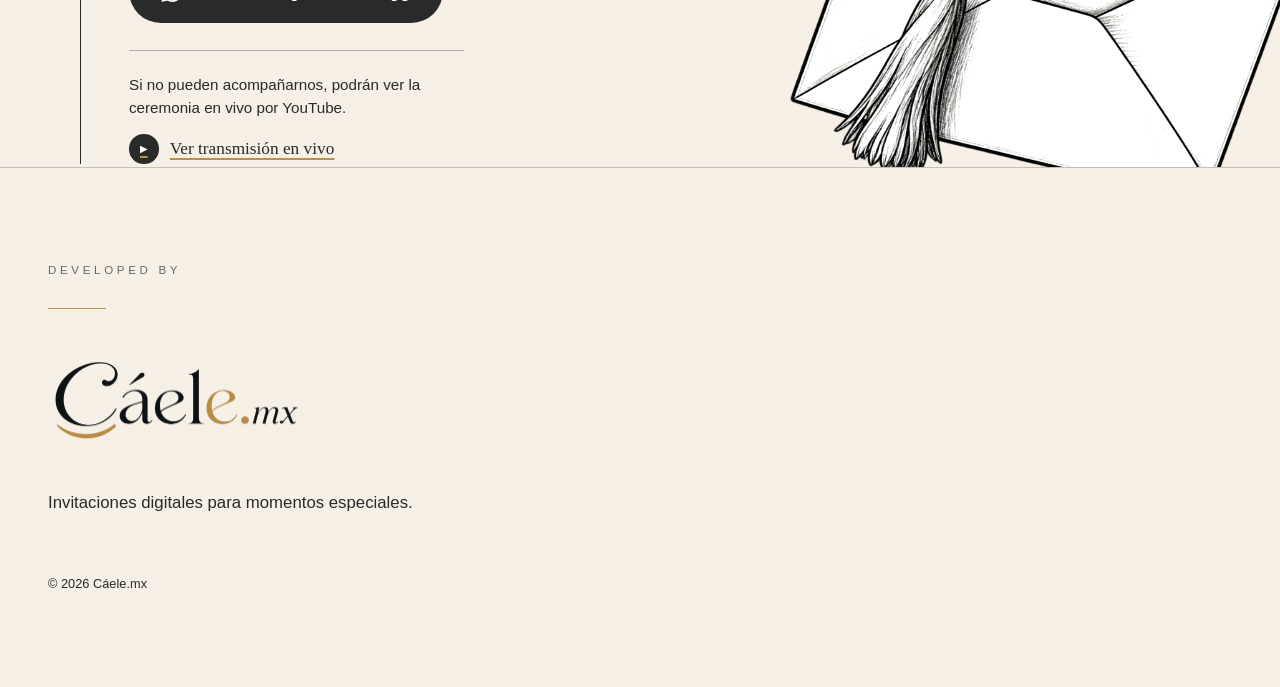
==== commit 42eae7df: "Merge pull request #4 from angelhdezv/v0.0.3 feat: update event time and add livestream" ====
--- a/index.html
+++ b/index.html
@@ -148,7 +148,7 @@
 
                     <div class="editorial-copy-block" data-reveal>
                         <span class="ink-rule" aria-hidden="true"></span>
-                        <p>Ven listo para celebrar este momento tan especial junto a Daniela.</p>
+                        <p>Ven listo para celebrar este momento tan especial junto a Dani.</p>
                         <span class="gold-drop" aria-hidden="true"></span>
                     </div>
 
@@ -165,7 +165,7 @@
                             <span>Un</span><span>pequeño</span><span>detalle</span>
                         </h2>
                         <span class="gold-rule gold-rule--wide" aria-hidden="true"></span>
-                        <p class="gifts-intro">Si deseas consentir a Daniela, aquí tienes algunas ideas muy serias.</p>
+                        <p class="gifts-intro">Si deseas consentir a Dani, aquí tienes algunas ideas muy serias.</p>
                     </div>
 
                     <div class="gift-carousel" data-reveal>
@@ -298,7 +298,7 @@
                     </div>
 
                     <div class="rsvp-copy" data-reveal>
-                        <p>Confirma tu asistencia para que Daniela pueda preparar todo para celebrar contigo.</p>
+                        <p>Confirma tu asistencia para que Dani pueda preparar todo para celebrar contigo.</p>
                         <a id="rsvp-link" class="rsvp-button" href="#" target="_blank"
                             rel="noopener noreferrer">
                             <svg viewBox="0 0 24 24" fill="none" aria-hidden="true">
